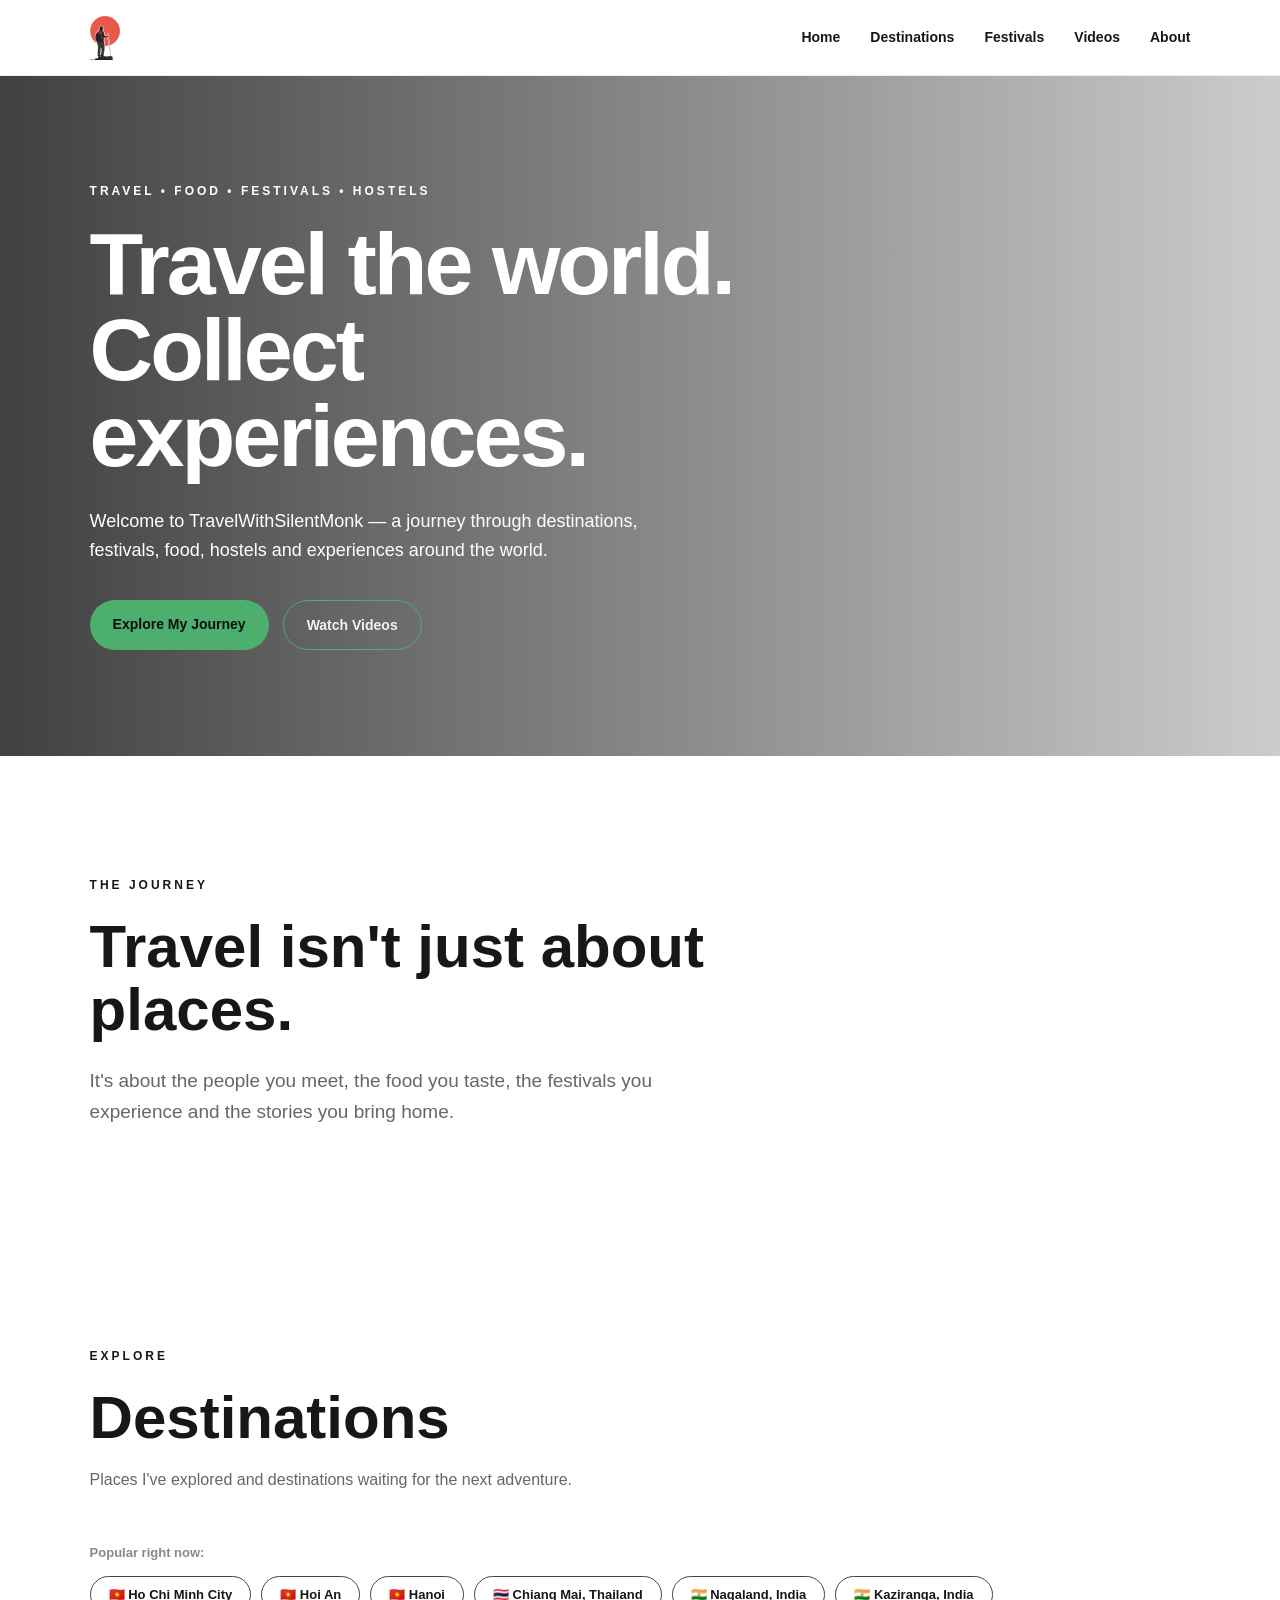
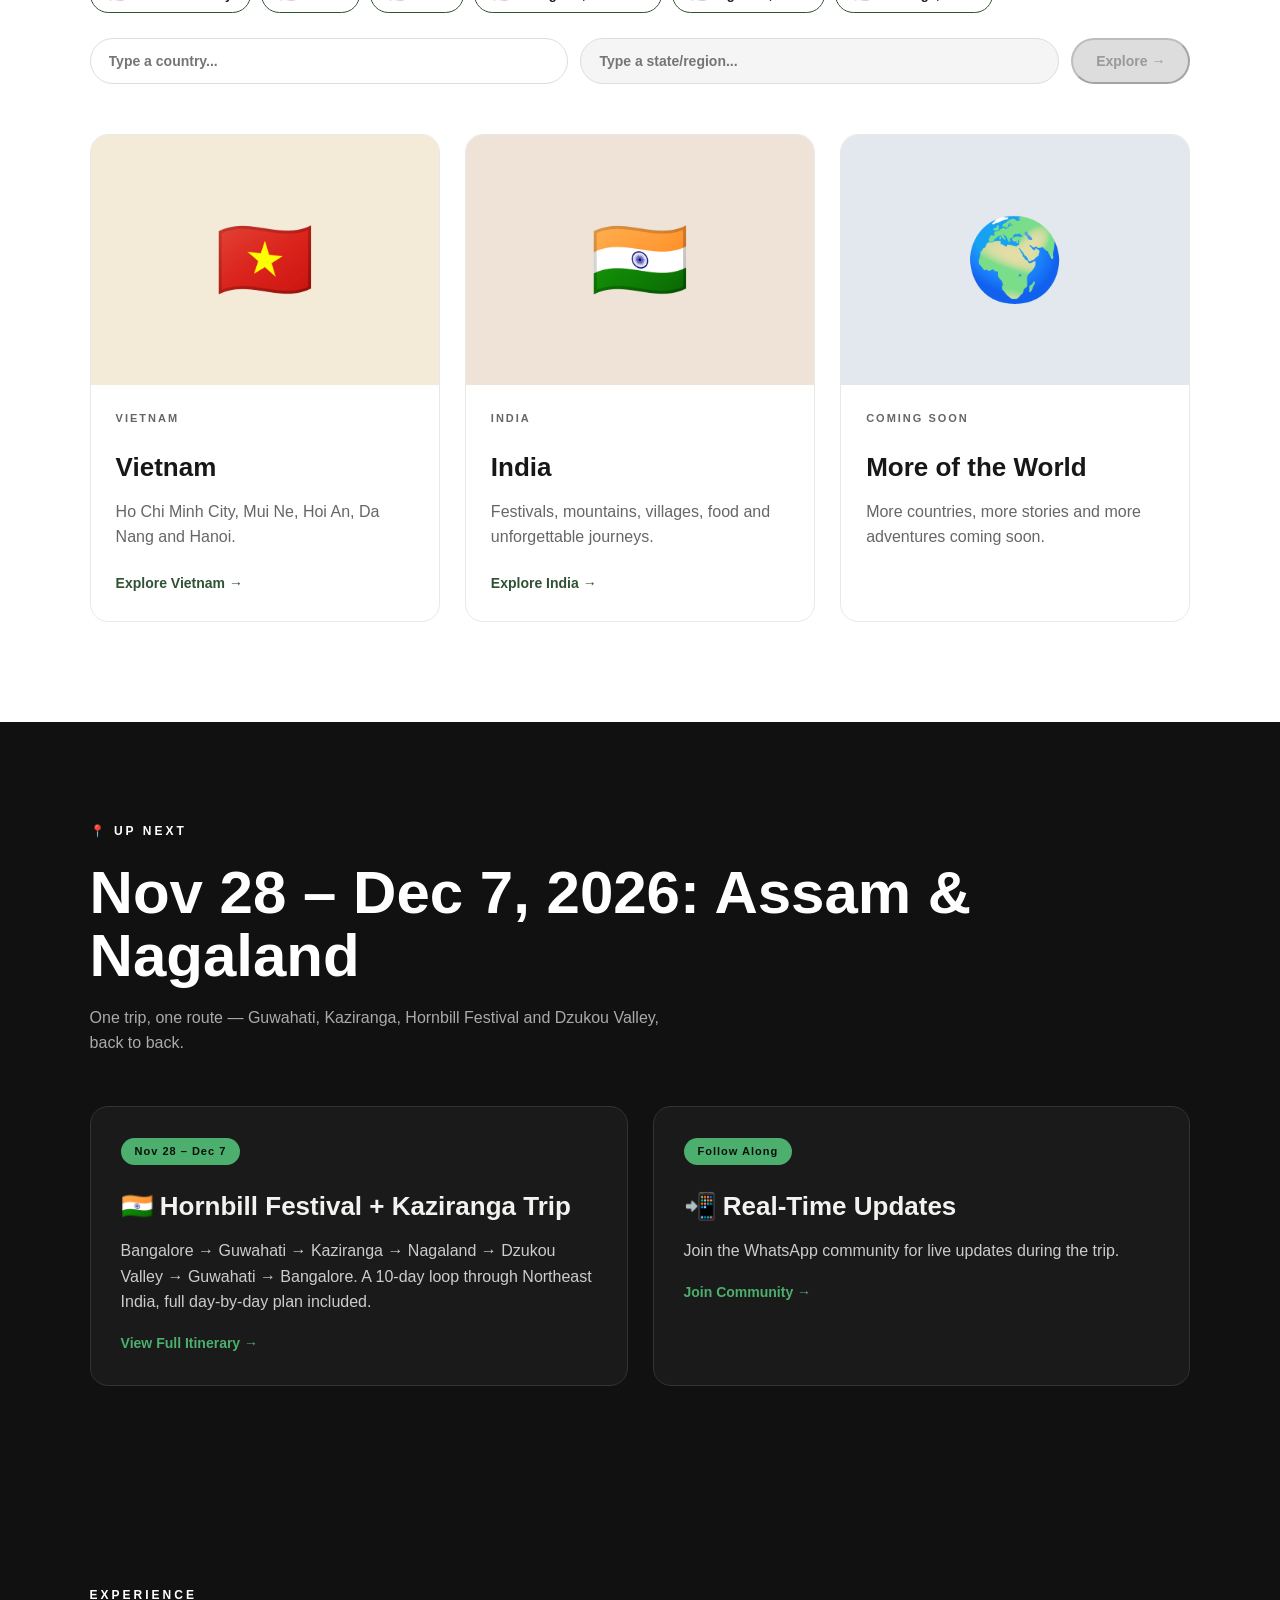
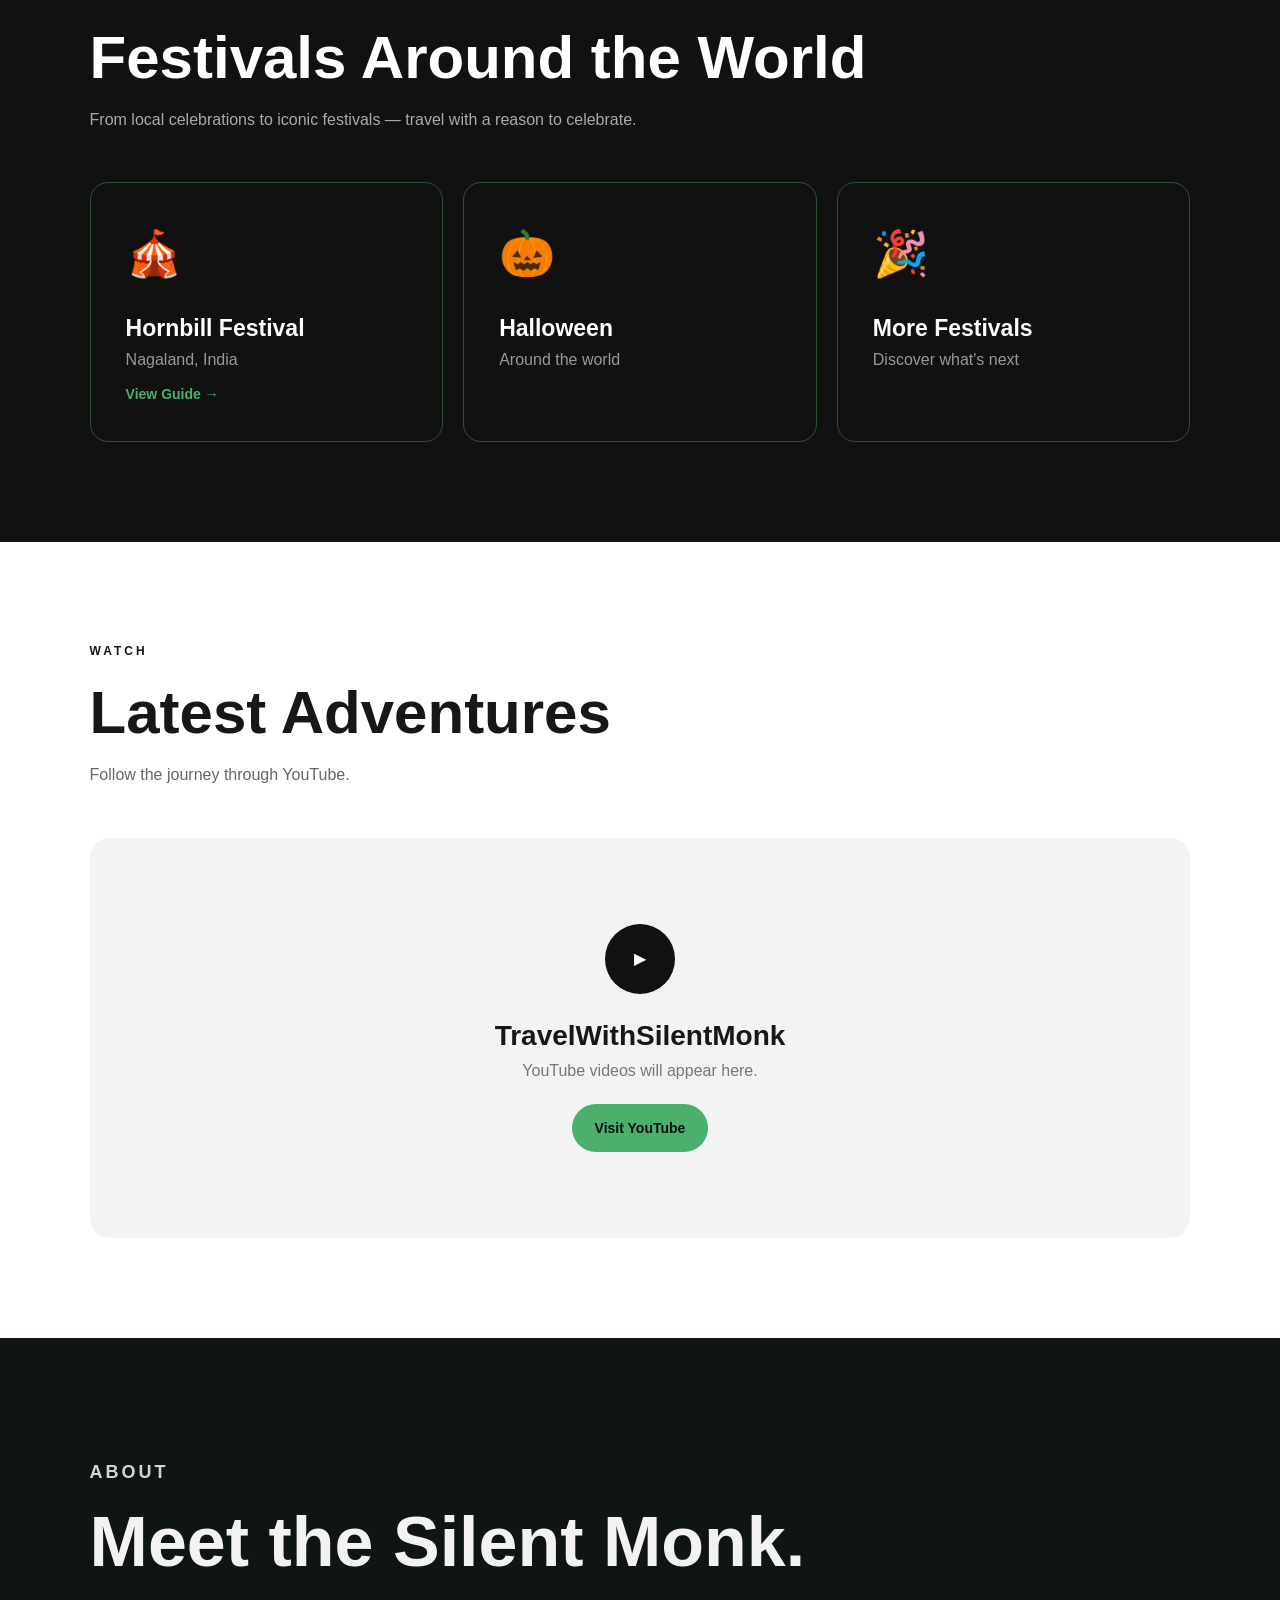
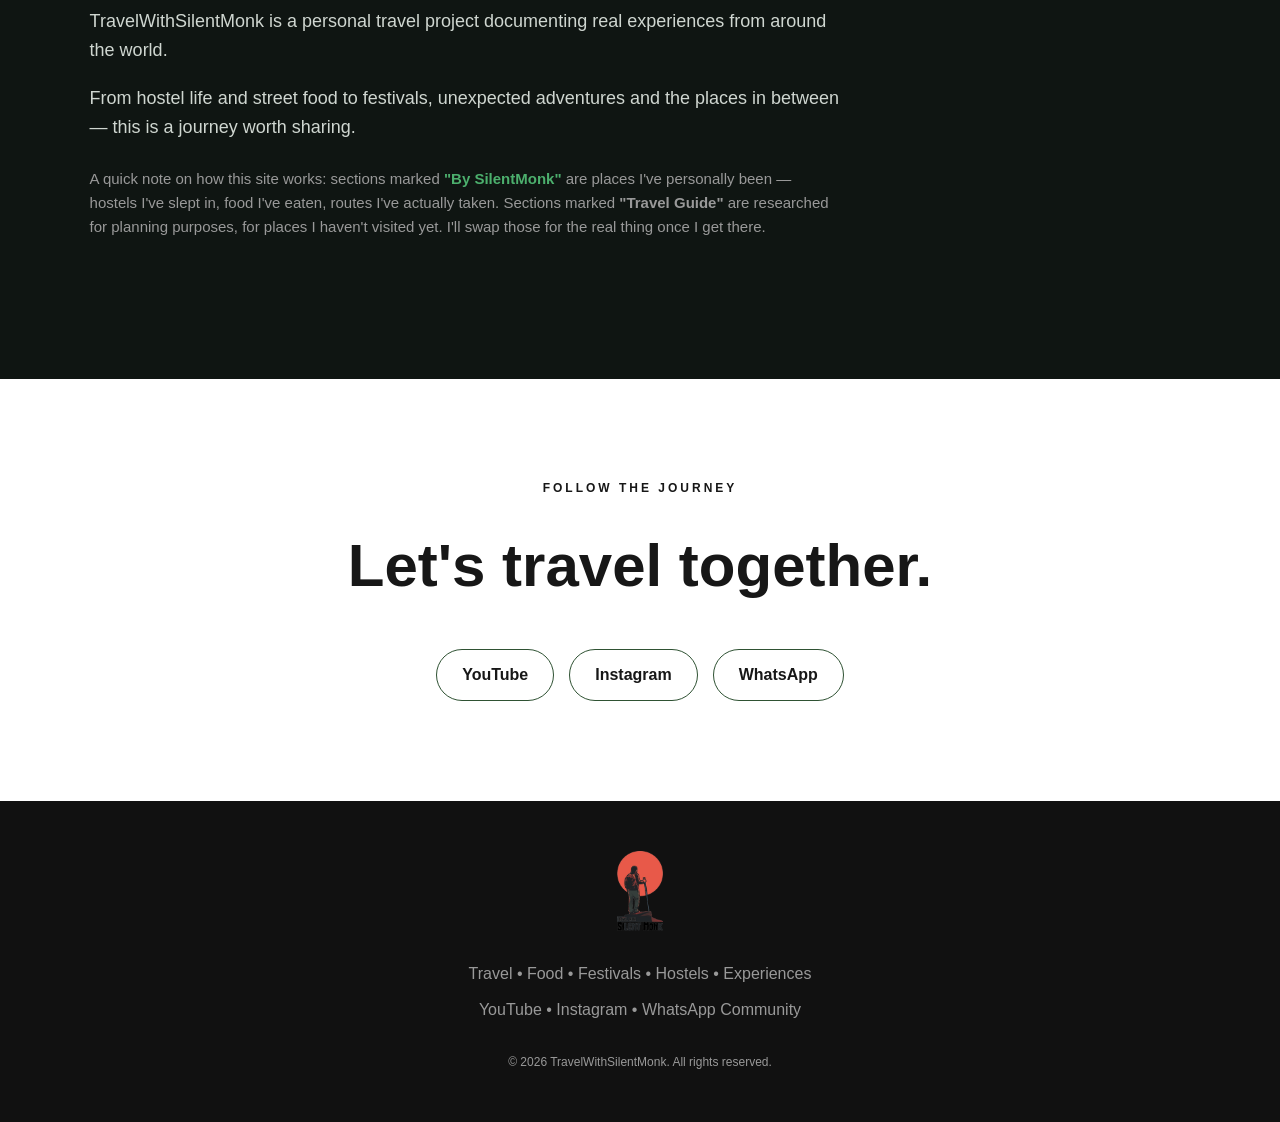
==== index.html @ 79bfa61d "Add YouTube, Instagram and WhatsApp community links across pages and footers Co-Authored-By: Claude " ====
<!DOCTYPE html>
<html lang="en">
<head>
    <meta charset="UTF-8">
    <meta name="viewport" content="width=device-width, initial-scale=1.0">

    <title>TravelWithSilentMonk | Travel • Food • Festivals • Experiences</title>

    <meta name="description"
          content="TravelWithSilentMonk — exploring destinations, festivals, food, hostels and unforgettable travel experiences.">

    <link rel="icon" type="image/png" href="favicon.png">
    <link rel="stylesheet" href="style.css">
</head>

<body>

    <!-- NAVIGATION -->

    <header class="navbar">

        <div class="logo">
            <a href="index.html">
                <img src="logo-navbar.png" alt="TravelWithSilentMonk" style="height: 44px; vertical-align: middle;">
            </a>
        </div>

        <nav>
            <a href="#home">Home</a>
            <a href="#destinations">Destinations</a>
            <a href="#festivals">Festivals</a>
            <a href="#videos">Videos</a>
            <a href="#about">About</a>
        </nav>

    </header>


    <!-- HERO SECTION -->

    <section id="home" class="hero">

        <div class="hero-content">

            <p class="eyebrow">
                TRAVEL • FOOD • FESTIVALS • HOSTELS
            </p>

            <h1>
                Travel the world.<br>
                Collect experiences.
            </h1>

            <p class="hero-text">
                Welcome to TravelWithSilentMonk — a journey through
                destinations, festivals, food, hostels and experiences
                around the world.
            </p>

            <div class="hero-buttons">

                <a href="#destinations" class="button primary">
                    Explore My Journey
                </a>

                <a href="#videos" class="button secondary">
                    Watch Videos
                </a>

            </div>

        </div>

    </section>


    <!-- INTRO -->

    <section class="intro">

        <p class="section-label">THE JOURNEY</p>

        <h2>
            Travel isn't just about places.
        </h2>

        <p>
            It's about the people you meet, the food you taste,
            the festivals you experience and the stories you bring home.
        </p>

    </section>


    <!-- DESTINATIONS -->

    <section id="destinations" class="section">

        <p class="section-label">EXPLORE</p>

        <h2>Destinations</h2>

        <p class="section-description">
            Places I've explored and destinations waiting for the next adventure.
        </p>

                                                                        <div class="destination-selector">
            <p class="quick-picks-label">Popular right now:</p>
            <div class="quick-picks">
                <button class="quick-pick-chip" data-country="Vietnam" data-state="Ho Chi Minh City">🇻🇳 Ho Chi Minh City</button>
                <button class="quick-pick-chip" data-country="Vietnam" data-state="Hoi An (Quang Nam)">🇻🇳 Hoi An</button>
                <button class="quick-pick-chip" data-country="Vietnam" data-state="Hanoi">🇻🇳 Hanoi</button>
                <button class="quick-pick-chip" data-country="Thailand" data-state="Chiang Mai">🇹🇭 Chiang Mai, Thailand</button>
                <button class="quick-pick-chip" data-country="India" data-state="Nagaland">🇮🇳 Nagaland, India</button>
                <button class="quick-pick-chip" data-country="India" data-state="Kaziranga">🇮🇳 Kaziranga, India</button>
            </div>

            <div class="selector-row">
                <div class="search-wrap">
                    <input type="text" id="countryInput" class="selector-dropdown" placeholder="Type a country..." autocomplete="off" list="countryList">
                    <datalist id="countryList"></datalist>
                </div>

                <div class="search-wrap">
                    <input type="text" id="stateInput" class="selector-dropdown" placeholder="Type a state/region..." autocomplete="off" list="stateListData" disabled>
                    <datalist id="stateListData"></datalist>
                </div>

                <button id="exploreBtn" class="button primary" disabled>Explore →</button>
            </div>
            <div class="itinerary-link-row" id="itineraryLinkRow" style="display:none;">
                <a href="#" id="itineraryLink" class="itinerary-suggestion-link">📅 Or see a suggested 5/7/10-day itinerary for <span id="itineraryCountryName"></span> →</a>
            </div>
            <div class="itinerary-link-row" id="countryGuideLinkRow" style="display:none;">
                <a href="#" id="countryGuideLink" class="itinerary-suggestion-link">🌏 See <span id="countryGuideName"></span>-wide festivals, food &amp; stays →</a>
            </div>
            <p class="selector-hint" id="selectorHint"></p>
        </div>

        <script src="countries-data.js"></script>
        <script>
            const stateData = {"Afghanistan": ["Badakhshan", "Badghis", "Baghlan", "Balkh", "Bamyan", "Daykundi", "Farah", "Faryab", "Ghazni", "Ghor", "Helmand", "Herat", "Jowzjan", "Kabul", "Kandahar", "Kapisa", "Khost", "Kunar", "Kunduz", "Laghman", "Logar", "Nangarhar", "Nimruz", "Nuristan", "Paktia", "Paktika", "Panjshir", "Parwan", "Samangan", "Sar-e Pol", "Takhar", "Urozgan", "Wardak", "Zabul"], "Albania": ["Berat", "Diber", "Durres", "Elbasan", "Fier", "Gjirokaster", "Korce", "Kukes", "Lezhe", "Shkoder", "Tirane", "Vlore"], "Algeria": ["Adrar", "Algiers", "Annaba", "Batna", "Bechar", "Bejaia", "Biskra", "Blida", "Bouira", "Constantine", "Djelfa", "El Oued", "Ghardaia", "Oran", "Ouargla", "Setif", "Tamanrasset", "Tiaret", "Tizi Ouzou", "Tlemcen"], "Argentina": ["Buenos Aires", "Catamarca", "Chaco", "Chubut", "Cordoba", "Corrientes", "Entre Rios", "Formosa", "Jujuy", "La Pampa", "La Rioja", "Mendoza", "Misiones", "Neuquen", "Rio Negro", "Salta", "San Juan", "San Luis", "Santa Cruz", "Santa Fe", "Santiago del Estero", "Tierra del Fuego", "Tucuman"], "Armenia": ["Aragatsotn", "Ararat", "Armavir", "Gegharkunik", "Kotayk", "Lori", "Shirak", "Syunik", "Tavush", "Vayots Dzor", "Yerevan"], "Australia": ["Australian Capital Territory", "New South Wales", "Northern Territory", "Queensland", "South Australia", "Tasmania", "Victoria", "Western Australia"], "Austria": ["Burgenland", "Carinthia", "Lower Austria", "Salzburg", "Styria", "Tyrol", "Upper Austria", "Vienna", "Vorarlberg"], "Azerbaijan": ["Absheron", "Aran", "Baku", "Daglig Shirvan", "Ganja", "Guba-Khachmaz", "Lankaran", "Nakhchivan", "Shaki-Zaqatala", "Yukhari-Garabakh"], "Bahrain": ["Capital", "Muharraq", "Northern", "Southern"], "Bangladesh": ["Barisal", "Chittagong", "Dhaka", "Khulna", "Mymensingh", "Rajshahi", "Rangpur", "Sylhet"], "Belarus": ["Brest", "Gomel", "Grodno", "Minsk", "Mogilev", "Vitebsk"], "Belgium": ["Antwerp", "Brussels-Capital", "East Flanders", "Flemish Brabant", "Hainaut", "Liege", "Limburg", "Luxembourg", "Namur", "Walloon Brabant", "West Flanders"], "Belize": ["Belize", "Cayo", "Corozal", "Orange Walk", "Stann Creek", "Toledo"], "Bhutan": ["Bumthang", "Chukha", "Dagana", "Gasa", "Haa", "Lhuentse", "Mongar", "Paro", "Pemagatshel", "Punakha", "Samdrup Jongkhar", "Samtse", "Sarpang", "Thimphu", "Trashigang", "Trashiyangtse", "Trongsa", "Tsirang", "Wangdue Phodrang", "Zhemgang"], "Bolivia": ["Beni", "Chuquisaca", "Cochabamba", "La Paz", "Oruro", "Pando", "Potosi", "Santa Cruz", "Tarija"], "Bosnia and Herzegovina": ["Brcko District", "Federation of Bosnia and Herzegovina", "Republika Srpska"], "Botswana": ["Central", "Ghanzi", "Kgalagadi", "Kgatleng", "Kweneng", "North East", "North West", "South East", "Southern"], "Brazil": ["Acre", "Alagoas", "Amapa", "Amazonas", "Bahia", "Ceara", "Distrito Federal", "Espirito Santo", "Goias", "Maranhao", "Mato Grosso", "Mato Grosso do Sul", "Minas Gerais", "Para", "Paraiba", "Parana", "Pernambuco", "Piaui", "Rio Grande do Norte", "Rio Grande do Sul", "Rio de Janeiro", "Rondonia", "Roraima", "Santa Catarina", "Sao Paulo", "Sergipe", "Tocantins"], "Brunei": ["Belait", "Brunei-Muara", "Temburong", "Tutong"], "Bulgaria": ["Blagoevgrad", "Burgas", "Dobrich", "Gabrovo", "Haskovo", "Kardzhali", "Kyustendil", "Lovech", "Montana", "Pazardzhik", "Pernik", "Pleven", "Plovdiv", "Razgrad", "Ruse", "Shumen", "Silistra", "Sliven", "Smolyan", "Sofia", "Sofia City", "Stara Zagora", "Targovishte", "Varna", "Veliko Tarnovo", "Vidin", "Vratsa", "Yambol"], "Cambodia": ["Banteay Meanchey", "Battambang", "Kampong Cham", "Kampong Chhnang", "Kampong Speu", "Kampong Thom", "Kampot", "Kandal", "Kep", "Koh Kong", "Kratie", "Mondulkiri", "Oddar Meanchey", "Pailin", "Phnom Penh", "Preah Vihear", "Prey Veng", "Pursat", "Ratanakiri", "Siem Reap", "Sihanoukville", "Stung Treng", "Svay Rieng", "Takeo", "Tboung Khmum"], "Cameroon": ["Adamawa", "Centre", "East", "Far North", "Littoral", "North", "Northwest", "South", "Southwest", "West"], "Canada": ["Alberta", "British Columbia", "Manitoba", "New Brunswick", "Newfoundland and Labrador", "Northwest Territories", "Nova Scotia", "Nunavut", "Ontario", "Prince Edward Island", "Quebec", "Saskatchewan", "Yukon"], "Chile": ["Antofagasta", "Araucania", "Arica y Parinacota", "Atacama", "Aysen", "Biobio", "Coquimbo", "Los Lagos", "Los Rios", "Magallanes", "Maule", "Metropolitana de Santiago", "Nuble", "O'Higgins", "Tarapaca", "Valparaiso"], "China": ["Anhui", "Beijing", "Chongqing", "Fujian", "Gansu", "Guangdong", "Guangxi", "Guizhou", "Hainan", "Hebei", "Heilongjiang", "Henan", "Hong Kong", "Hubei", "Hunan", "Inner Mongolia", "Jiangsu", "Jiangxi", "Jilin", "Liaoning", "Macau", "Ningxia", "Qinghai", "Shaanxi", "Shandong", "Shanghai", "Shanxi", "Sichuan", "Tianjin", "Tibet", "Xinjiang", "Yunnan", "Zhejiang"], "Colombia": ["Amazonas", "Antioquia", "Arauca", "Atlantico", "Bolivar", "Boyaca", "Caldas", "Caqueta", "Casanare", "Cauca", "Cesar", "Choco", "Cordoba", "Cundinamarca", "Guainia", "Guaviare", "Huila", "La Guajira", "Magdalena", "Meta", "Narino", "Norte de Santander", "Putumayo", "Quindio", "Risaralda", "San Andres y Providencia", "Santander", "Sucre", "Tolima", "Valle del Cauca", "Vaupes", "Vichada"], "Costa Rica": ["Alajuela", "Cartago", "Guanacaste", "Heredia", "Limon", "Puntarenas", "San Jose"], "Croatia": ["Dubrovnik-Neretva", "Istria", "Karlovac", "Medimurje", "Osijek-Baranja", "Primorje-Gorski Kotar", "Sibenik-Knin", "Split-Dalmatia", "Varazdin", "Zadar", "Zagreb"], "Cuba": ["Artemisa", "Camaguey", "Ciego de Avila", "Cienfuegos", "Granma", "Guantanamo", "Havana", "Holguin", "Isla de la Juventud", "Las Tunas", "Matanzas", "Mayabeque", "Pinar del Rio", "Sancti Spiritus", "Santiago de Cuba", "Villa Clara"], "Cyprus": ["Famagusta", "Kyrenia", "Larnaca", "Limassol", "Nicosia", "Paphos"], "Czech Republic": ["Central Bohemian", "Hradec Kralove", "Karlovy Vary", "Liberec", "Moravian-Silesian", "Olomouc", "Pardubice", "Plzen", "Prague", "South Bohemian", "South Moravian", "Usti nad Labem", "Vysocina", "Zlin"], "Denmark": ["Capital Region", "Central Denmark", "North Denmark", "Region Zealand", "Region of Southern Denmark"], "Dominican Republic": ["Barahona", "Duarte", "Espaillat", "La Altagracia", "La Vega", "Puerto Plata", "San Cristobal", "San Pedro de Macoris", "Santiago", "Santo Domingo"], "Ecuador": ["Azuay", "Bolivar", "Canar", "Carchi", "Chimborazo", "Cotopaxi", "El Oro", "Esmeraldas", "Galapagos", "Guayas", "Imbabura", "Loja", "Los Rios", "Manabi", "Morona-Santiago", "Napo", "Orellana", "Pastaza", "Pichincha", "Santa Elena", "Santo Domingo de los Tsachilas", "Sucumbios", "Tungurahua", "Zamora-Chinchipe"], "Egypt": ["Alexandria", "Assiut", "Aswan", "Beheira", "Beni Suef", "Cairo", "Dakahlia", "Fayoum", "Giza", "Ismailia", "Luxor", "Minya", "North Sinai", "Port Said", "Qena", "Red Sea", "Sharqia", "Sohag", "South Sinai", "Suez"], "El Salvador": ["Ahuachapan", "Cabanas", "Chalatenango", "Cuscatlan", "La Libertad", "La Paz", "La Union", "Morazan", "San Miguel", "San Salvador", "San Vicente", "Santa Ana", "Sonsonate", "Usulutan"], "Estonia": ["Harju", "Hiiu", "Ida-Viru", "Jarva", "Laane", "Laane-Viru", "Parnu", "Polva", "Rapla", "Saare", "Tartu", "Valga", "Viljandi", "Voru"], "Ethiopia": ["Addis Ababa", "Afar", "Amhara", "Benishangul-Gumuz", "Dire Dawa", "Gambela", "Harari", "Oromia", "Sidama", "Somali", "South West Ethiopia Peoples", "Southern Nations Nationalities and Peoples", "Tigray"], "Fiji": ["Central", "Eastern", "Northern", "Western"], "Finland": ["Aland", "Central Finland", "Central Ostrobothnia", "Kainuu", "Kanta-Hame", "Kymenlaakso", "Lapland", "North Karelia", "North Ostrobothnia", "North Savo", "Ostrobothnia", "Paijat-Hame", "Pirkanmaa", "Satakunta", "South Karelia", "South Ostrobothnia", "South Savo", "Southwest Finland", "Uusimaa"], "France": ["Auvergne-Rhone-Alpes", "Bourgogne-Franche-Comte", "Brittany", "Centre-Val de Loire", "Corsica", "Grand Est", "Hauts-de-France", "Ile-de-France", "Normandy", "Nouvelle-Aquitaine", "Occitanie", "Pays de la Loire", "Provence-Alpes-Cote d'Azur"], "Georgia": ["Abkhazia", "Adjara", "Guria", "Imereti", "Kakheti", "Kvemo Kartli", "Mtskheta-Mtianeti", "Racha-Lechkhumi", "Samegrelo-Zemo Svaneti", "Samtskhe-Javakheti", "Shida Kartli", "Tbilisi"], "Germany": ["Baden-Wurttemberg", "Bavaria", "Berlin", "Brandenburg", "Bremen", "Hamburg", "Hesse", "Lower Saxony", "Mecklenburg-Vorpommern", "North Rhine-Westphalia", "Rhineland-Palatinate", "Saarland", "Saxony", "Saxony-Anhalt", "Schleswig-Holstein", "Thuringia"], "Ghana": ["Ahafo", "Ashanti", "Bono", "Bono East", "Central", "Eastern", "Greater Accra", "North East", "Northern", "Oti", "Savannah", "Upper East", "Upper West", "Volta", "Western", "Western North"], "Greece": ["Attica", "Central Greece", "Central Macedonia", "Crete", "Eastern Macedonia and Thrace", "Epirus", "Ionian Islands", "North Aegean", "Peloponnese", "South Aegean", "Thessaly", "Western Greece", "Western Macedonia"], "Guatemala": ["Alta Verapaz", "Baja Verapaz", "Chimaltenango", "Chiquimula", "El Progreso", "Escuintla", "Guatemala", "Huehuetenango", "Izabal", "Jalapa", "Jutiapa", "Peten", "Quetzaltenango", "Quiche", "Retalhuleu", "Sacatepequez", "San Marcos", "Santa Rosa", "Solola", "Suchitepequez", "Totonicapan", "Zacapa"], "Honduras": ["Atlantida", "Choluteca", "Colon", "Comayagua", "Copan", "Cortes", "El Paraiso", "Francisco Morazan", "Gracias a Dios", "Intibuca", "Islas de la Bahia", "La Paz", "Lempira", "Ocotepeque", "Olancho", "Santa Barbara", "Valle", "Yoro"], "Hong Kong": ["Hong Kong Island", "Kowloon", "New Territories"], "Hungary": ["Bacs-Kiskun", "Baranya", "Bekes", "Borsod-Abauj-Zemplen", "Budapest", "Csongrad-Csanad", "Fejer", "Gyor-Moson-Sopron", "Hajdu-Bihar", "Heves", "Jasz-Nagykun-Szolnok", "Komarom-Esztergom", "Nograd", "Pest", "Somogy", "Szabolcs-Szatmar-Bereg", "Tolna", "Vas", "Veszprem", "Zala"], "Iceland": ["Capital Region", "Eastern Region", "Northeastern Region", "Northwestern Region", "Southern Peninsula", "Southern Region", "Western Region", "Westfjords"], "India": ["Andaman and Nicobar Islands", "Andhra Pradesh", "Arunachal Pradesh", "Assam", "Bihar", "Chandigarh", "Chhattisgarh", "Dadra and Nagar Haveli and Daman and Diu", "Delhi", "Goa", "Gujarat", "Haryana", "Himachal Pradesh", "Jammu and Kashmir", "Jharkhand", "Karnataka", "Kerala", "Ladakh", "Lakshadweep", "Madhya Pradesh", "Maharashtra", "Manipur", "Meghalaya", "Mizoram", "Nagaland", "Odisha", "Puducherry", "Punjab", "Rajasthan", "Sikkim", "Tamil Nadu", "Telangana", "Tripura", "Uttar Pradesh", "Uttarakhand", "West Bengal"], "Indonesia": ["Aceh", "Bali", "Banten", "Bengkulu", "Central Java", "Central Kalimantan", "Central Sulawesi", "East Java", "East Kalimantan", "East Nusa Tenggara", "Gorontalo", "Jakarta", "Jambi", "Lampung", "Maluku", "North Kalimantan", "North Maluku", "North Sulawesi", "North Sumatra", "Papua", "Riau", "Riau Islands", "South Kalimantan", "South Sulawesi", "South Sumatra", "Southeast Sulawesi", "West Java", "West Kalimantan", "West Nusa Tenggara", "West Papua", "West Sulawesi", "West Sumatra", "Yogyakarta"], "Iran": ["Alborz", "Ardabil", "Bushehr", "Chaharmahal and Bakhtiari", "East Azerbaijan", "Fars", "Gilan", "Golestan", "Hamadan", "Hormozgan", "Ilam", "Isfahan", "Kerman", "Kermanshah", "Khuzestan", "Kohgiluyeh and Boyer-Ahmad", "Kurdistan", "Lorestan", "Markazi", "Mazandaran", "North Khorasan", "Qazvin", "Qom", "Razavi Khorasan", "Semnan", "Sistan and Baluchestan", "South Khorasan", "Tehran", "West Azerbaijan", "Yazd", "Zanjan"], "Iraq": ["Anbar", "Babil", "Baghdad", "Basra", "Dhi Qar", "Diyala", "Dohuk", "Erbil", "Karbala", "Kirkuk", "Maysan", "Muthanna", "Najaf", "Nineveh", "Qadisiyyah", "Saladin", "Sulaymaniyah", "Wasit"], "Ireland": ["Connacht", "Leinster", "Munster", "Ulster (Republic part: Cavan, Donegal, Monaghan)"], "Israel": ["Central", "Haifa", "Jerusalem", "Northern", "Southern", "Tel Aviv"], "Italy": ["Abruzzo", "Aosta Valley", "Apulia", "Basilicata", "Calabria", "Campania", "Emilia-Romagna", "Friuli-Venezia Giulia", "Lazio", "Liguria", "Lombardy", "Marche", "Molise", "Piedmont", "Sardinia", "Sicily", "Trentino-Alto Adige", "Tuscany", "Umbria", "Veneto"], "Jamaica": ["Clarendon", "Hanover", "Kingston", "Manchester", "Portland", "St. Andrew", "St. Ann", "St. Catherine", "St. Elizabeth", "St. James", "St. Mary", "St. Thomas", "Trelawny", "Westmoreland"], "Japan": ["Aichi", "Akita", "Aomori", "Chiba", "Ehime", "Fukui", "Fukuoka", "Fukushima", "Gifu", "Gunma", "Hiroshima", "Hokkaido", "Hyogo", "Ibaraki", "Ishikawa", "Iwate", "Kagawa", "Kagoshima", "Kanagawa", "Kochi", "Kumamoto", "Kyoto", "Mie", "Miyagi", "Miyazaki", "Nagano", "Nagasaki", "Nara", "Niigata", "Oita", "Okayama", "Okinawa", "Osaka", "Saga", "Saitama", "Shiga", "Shimane", "Shizuoka", "Tochigi", "Tokushima", "Tokyo", "Tottori", "Toyama", "Wakayama", "Yamagata", "Yamaguchi", "Yamanashi"], "Jordan": ["Ajloun", "Amman", "Aqaba", "Balqa", "Irbid", "Jerash", "Karak", "Ma'an", "Madaba", "Mafraq", "Tafilah", "Zarqa"], "Kazakhstan": ["Akmola", "Aktobe", "Almaty", "Almaty City", "Astana City", "Atyrau", "East Kazakhstan", "Jambyl", "Karagandy", "Kostanay", "Kyzylorda", "Mangystau", "North Kazakhstan", "Pavlodar", "Shymkent City", "Turkestan", "West Kazakhstan"], "Kenya": ["Bungoma", "Garissa", "Kajiado", "Kakamega", "Kiambu", "Kilifi", "Kisumu", "Machakos", "Meru", "Mombasa", "Nairobi", "Nakuru", "Nyeri", "Turkana", "Uasin Gishu"], "Kuwait": ["Ahmadi", "Al Asimah", "Farwaniya", "Hawalli", "Jahra", "Mubarak Al-Kabeer"], "Kyrgyzstan": ["Batken", "Bishkek City", "Chuy", "Issyk-Kul", "Jalal-Abad", "Naryn", "Osh", "Osh City", "Talas"], "Laos": ["Attapeu", "Bokeo", "Bolikhamxai", "Champasak", "Houaphanh", "Khammouane", "Luang Namtha", "Luang Prabang", "Oudomxay", "Phongsaly", "Sainyabuli", "Salavan", "Savannakhet", "Sekong", "Vientiane Prefecture", "Vientiane Province", "Xaisomboun", "Xiangkhouang"], "Latvia": ["Daugavpils", "Jelgava", "Jurmala", "Kurzeme", "Latgale", "Liepaja", "Riga", "Ventspils", "Vidzeme", "Zemgale"], "Lebanon": ["Akkar", "Baalbek-Hermel", "Beirut", "Beqaa", "Mount Lebanon", "Nabatieh", "North Lebanon", "South Lebanon"], "Lithuania": ["Alytus", "Kaunas", "Klaipeda", "Marijampole", "Panevezys", "Siauliai", "Taurage", "Telsiai", "Utena", "Vilnius"], "Luxembourg": ["Diekirch District", "Grevenmacher District", "Luxembourg District"], "Malaysia": ["Johor", "Kedah", "Kelantan", "Kuala Lumpur", "Labuan", "Malacca", "Negeri Sembilan", "Pahang", "Penang", "Perak", "Perlis", "Putrajaya", "Sabah", "Sarawak", "Selangor", "Terengganu"], "Maldives": ["Addu City", "Central Province", "Fuvahmulah", "Kulhudhuffushi", "Male", "North Central Province", "North Province", "South Central Province", "South Province", "Upper North Province", "Upper South Province"], "Malta": ["Gozo Region", "Northern Harbour Region", "Northern Region", "South Eastern Region", "Southern Harbour Region", "Western Region"], "Mexico": ["Aguascalientes", "Baja California", "Baja California Sur", "Campeche", "Chiapas", "Chihuahua", "Coahuila", "Colima", "Durango", "Guanajuato", "Guerrero", "Hidalgo", "Jalisco", "Mexico City", "Mexico State", "Michoacan", "Morelos", "Nayarit", "Nuevo Leon", "Oaxaca", "Puebla", "Queretaro", "Quintana Roo", "San Luis Potosi", "Sinaloa", "Sonora", "Tabasco", "Tamaulipas", "Tlaxcala", "Veracruz", "Yucatan", "Zacatecas"], "Mongolia": ["Arkhangai", "Bayan-Olgii", "Bayankhongor", "Bulgan", "Darkhan-Uul", "Dornod", "Dornogovi", "Dundgovi", "Govi-Altai", "Govisumber", "Khentii", "Khovd", "Khuvsgul", "Omnogovi", "Orkhon", "Ovorkhangai", "Selenge", "Sukhbaatar", "Tov", "Ulaanbaatar", "Uvs", "Zavkhan"], "Montenegro": ["Bar", "Bijelo Polje", "Budva", "Cetinje", "Herceg Novi", "Kotor", "Niksic", "Pljevlja", "Podgorica"], "Morocco": ["Beni Mellal-Khenifra", "Casablanca-Settat", "Dakhla-Oued Ed-Dahab", "Draa-Tafilalet", "Eastern", "Fes-Meknes", "Guelmim-Oued Noun", "Laayoune-Sakia El Hamra", "Marrakesh-Safi", "Oriental", "Rabat-Sale-Kenitra", "Souss-Massa", "Tanger-Tetouan-Al Hoceima"], "Myanmar": ["Ayeyarwady", "Bago", "Chin", "Kachin", "Kayah", "Kayin", "Magway", "Mandalay", "Mon", "Naypyidaw", "Rakhine", "Sagaing", "Shan", "Tanintharyi", "Yangon"], "Nepal": ["Bagmati", "Gandaki", "Karnali", "Koshi", "Lumbini", "Madhesh", "Sudurpashchim"], "Netherlands": ["Drenthe", "Flevoland", "Friesland", "Gelderland", "Groningen", "Limburg", "North Brabant", "North Holland", "Overijssel", "South Holland", "Utrecht", "Zeeland"], "New Zealand": ["Auckland", "Bay of Plenty", "Canterbury", "Gisborne", "Hawke's Bay", "Manawatu-Whanganui", "Marlborough", "Nelson", "Northland", "Otago", "Southland", "Taranaki", "Tasman", "Waikato", "Wellington", "West Coast"], "Nicaragua": ["Boaco", "Carazo", "Chinandega", "Chontales", "Esteli", "Granada", "Jinotega", "Leon", "Madriz", "Managua", "Masaya", "Matagalpa", "Nueva Segovia", "Rio San Juan", "Rivas"], "Nigeria": ["Abia", "Adamawa", "Akwa Ibom", "Anambra", "Bauchi", "Bayelsa", "Benue", "Borno", "Cross River", "Delta", "Ebonyi", "Edo", "Ekiti", "Enugu", "FCT Abuja", "Gombe", "Imo", "Jigawa", "Kaduna", "Kano", "Katsina", "Kebbi", "Kogi", "Kwara", "Lagos", "Nasarawa", "Niger", "Ogun", "Ondo", "Osun", "Oyo", "Plateau", "Rivers", "Sokoto", "Taraba", "Yobe", "Zamfara"], "North Macedonia": ["East", "Kumanovo", "Northeast", "Pelagonia", "Polog", "Skopje", "Southeast", "Southwest", "Vardar"], "Norway": ["Agder", "Innlandet", "More og Romsdal", "Nordland", "Oslo", "Rogaland", "Troms og Finnmark", "Trondelag", "Vestfold og Telemark", "Vestland", "Viken"], "Oman": ["Ad Dakhiliyah", "Ad Dhahirah", "Al Batinah North", "Al Batinah South", "Al Buraimi", "Al Wusta", "Ash Sharqiyah North", "Ash Sharqiyah South", "Dhofar", "Musandam", "Muscat"], "Pakistan": ["Azad Kashmir", "Balochistan", "Gilgit-Baltistan", "Islamabad Capital Territory", "Khyber Pakhtunkhwa", "Punjab", "Sindh"], "Panama": ["Bocas del Toro", "Chiriqui", "Cocle", "Colon", "Darien", "Embera-Wounaan", "Guna Yala", "Herrera", "Los Santos", "Ngobe-Bugle", "Panama", "Panama Oeste", "Veraguas"], "Papua New Guinea": ["Bougainville", "Central", "Chimbu", "East New Britain", "East Sepik", "Eastern Highlands", "Enga", "Gulf", "Madang", "Manus", "Milne Bay", "Morobe", "National Capital District", "New Ireland", "Oro", "Sandaun", "Southern Highlands", "West New Britain", "Western", "Western Highlands"], "Paraguay": ["Alto Paraguay", "Alto Parana", "Amambay", "Asuncion", "Boqueron", "Caaguazu", "Caazapa", "Canindeyu", "Central", "Concepcion", "Cordillera", "Guaira", "Itapua", "Misiones", "Neembucu", "Paraguari", "Presidente Hayes", "San Pedro"], "Peru": ["Amazonas", "Ancash", "Apurimac", "Arequipa", "Ayacucho", "Cajamarca", "Callao", "Cusco", "Huancavelica", "Huanuco", "Ica", "Junin", "La Libertad", "Lambayeque", "Lima", "Loreto", "Madre de Dios", "Moquegua", "Pasco", "Piura", "Puno", "San Martin", "Tacna", "Tumbes", "Ucayali"], "Philippines": ["Bangsamoro", "Bicol Region", "Cagayan Valley", "Calabarzon", "Caraga", "Central Luzon", "Central Visayas", "Cordillera Administrative Region", "Davao Region", "Eastern Visayas", "Ilocos Region", "Mimaropa", "National Capital Region", "Northern Mindanao", "Soccsksargen", "Western Visayas", "Zamboanga Peninsula"], "Poland": ["Greater Poland", "Kuyavian-Pomeranian", "Lesser Poland", "Lodz", "Lower Silesian", "Lublin", "Lubusz", "Masovian", "Opole", "Podlaskie", "Pomeranian", "Silesian", "Subcarpathian", "Swietokrzyskie", "Warmian-Masurian", "West Pomeranian"], "Portugal": ["Aveiro", "Azores", "Beja", "Braga", "Braganca", "Castelo Branco", "Coimbra", "Evora", "Faro", "Guarda", "Leiria", "Lisbon", "Madeira", "Portalegre", "Porto", "Santarem", "Setubal", "Viana do Castelo", "Vila Real", "Viseu"], "Qatar": ["Ad Dawhah", "Al Khor", "Al Rayyan", "Al Shahaniya", "Al Shamal", "Al Wakrah", "Umm Salal"], "Romania": ["Alba", "Arad", "Arges", "Bacau", "Bihor", "Bistrita-Nasaud", "Botosani", "Braila", "Brasov", "Bucharest", "Buzau", "Calarasi", "Caras-Severin", "Cluj", "Constanta", "Covasna", "Dambovita", "Dolj", "Galati", "Giurgiu", "Gorj", "Harghita", "Hunedoara", "Ialomita", "Iasi", "Ilfov", "Maramures", "Mehedinti", "Mures", "Neamt", "Olt", "Prahova", "Salaj", "Satu Mare", "Sibiu", "Suceava", "Teleorman", "Timis", "Tulcea", "Valcea", "Vaslui", "Vrancea"], "Russia": ["Bashkortostan", "Chelyabinsk Oblast", "Irkutsk Oblast", "Kemerovo Oblast", "Krasnodar Krai", "Krasnoyarsk Krai", "Moscow", "Nizhny Novgorod Oblast", "Novosibirsk Oblast", "Perm Krai", "Primorsky Krai", "Rostov Oblast", "Saint Petersburg", "Sakha Republic (Yakutia)", "Samara Oblast", "Saratov Oblast", "Sverdlovsk Oblast", "Tatarstan", "Volgograd Oblast", "Voronezh Oblast"], "Rwanda": ["Eastern Province", "Kigali", "Northern Province", "Southern Province", "Western Province"], "Saudi Arabia": ["Al Bahah", "Al Jouf", "Asir", "Eastern Province", "Hail", "Jazan", "Madinah", "Makkah", "Najran", "Northern Borders", "Qassim", "Riyadh", "Tabuk"], "Serbia": ["Belgrade", "Kosovo and Metohija", "Southern and Eastern Serbia", "Sumadija and Western Serbia", "Vojvodina"], "Singapore": ["Central Region", "East Region", "North Region", "North-East Region", "West Region"], "Slovakia": ["Banska Bystrica", "Bratislava", "Kosice", "Nitra", "Presov", "Trencin", "Trnava", "Zilina"], "Slovenia": ["Dolenjska", "Gorenjska", "Goriska", "Koroska", "Notranjsko-kraska", "Obalno-kraska", "Osrednjeslovenska", "Podravska", "Pomurska", "Savinjska", "Spodnjeposavska", "Zasavska"], "South Africa": ["Eastern Cape", "Free State", "Gauteng", "KwaZulu-Natal", "Limpopo", "Mpumalanga", "North West", "Northern Cape", "Western Cape"], "South Korea": ["Busan", "Daegu", "Daejeon", "Gangwon", "Gwangju", "Gyeonggi", "Incheon", "Jeju", "North Chungcheong", "North Gyeongsang", "North Jeolla", "Sejong", "Seoul", "South Chungcheong", "South Gyeongsang", "South Jeolla", "Ulsan"], "Spain": ["Andalusia", "Aragon", "Asturias", "Balearic Islands", "Basque Country", "Canary Islands", "Cantabria", "Castile and Leon", "Castilla-La Mancha", "Catalonia", "Extremadura", "Galicia", "La Rioja", "Madrid", "Murcia", "Navarre", "Valencia"], "Sri Lanka": ["Central", "Eastern", "North Central", "North Western", "Northern", "Sabaragamuwa", "Southern", "Uva", "Western"], "Sweden": ["Blekinge", "Dalarna", "Gavleborg", "Gotland", "Halland", "Jamtland", "Jonkoping", "Kalmar", "Kronoberg", "Norrbotten", "Orebro", "Ostergotland", "Skane", "Sodermanland", "Stockholm", "Uppsala", "Varmland", "Vasterbotten", "Vasternorrland", "Vastmanland", "Vastra Gotaland"], "Switzerland": ["Aargau", "Appenzell Ausserrhoden", "Appenzell Innerrhoden", "Basel-Landschaft", "Basel-Stadt", "Bern", "Fribourg", "Geneva", "Glarus", "Graubunden", "Jura", "Lucerne", "Neuchatel", "Nidwalden", "Obwalden", "Schaffhausen", "Schwyz", "Solothurn", "St. Gallen", "Thurgau", "Ticino", "Uri", "Valais", "Vaud", "Zug", "Zurich"], "Taiwan": ["Changhua", "Chiayi", "Hsinchu", "Hualien", "Kaohsiung", "Keelung", "Kinmen", "Lienchiang", "Nantou", "New Taipei", "Penghu", "Pingtung", "Taichung", "Tainan", "Taipei", "Taitung", "Taoyuan", "Yilan", "Yunlin"], "Tajikistan": ["Districts of Republican Subordination", "Dushanbe", "Gorno-Badakhshan", "Khatlon", "Sughd"], "Tanzania": ["Arusha", "Dar es Salaam", "Dodoma", "Geita", "Iringa", "Kagera", "Katavi", "Kigoma", "Kilimanjaro", "Lindi", "Manyara", "Mara", "Mbeya", "Morogoro", "Mtwara", "Mwanza", "Njombe", "Pemba North", "Pemba South", "Pwani", "Rukwa", "Ruvuma", "Shinyanga", "Simiyu", "Singida", "Songwe", "Tabora", "Tanga", "Unguja North", "Unguja South", "Zanzibar Urban/West"], "Thailand": ["Amnat Charoen", "Ang Thong", "Ayutthaya", "Bangkok", "Bueng Kan", "Buriram", "Chachoengsao", "Chainat", "Chaiyaphum", "Chanthaburi", "Chiang Mai", "Chiang Rai", "Chonburi", "Chumphon", "Kalasin", "Kamphaeng Phet", "Kanchanaburi", "Khon Kaen", "Krabi", "Lampang", "Lamphun", "Loei", "Lopburi", "Mae Hong Son", "Maha Sarakham", "Mukdahan", "Nakhon Nayok", "Nakhon Pathom", "Nakhon Phanom", "Nakhon Ratchasima", "Nakhon Sawan", "Nakhon Si Thammarat", "Nan", "Narathiwat", "Nong Bua Lamphu", "Nong Khai", "Nonthaburi", "Pathum Thani", "Pattani", "Phang Nga", "Phatthalung", "Phayao", "Phetchabun", "Phetchaburi", "Phichit", "Phitsanulok", "Phrae", "Phuket", "Prachinburi", "Prachuap Khiri Khan", "Ranong", "Ratchaburi", "Rayong", "Roi Et", "Sa Kaeo", "Sakon Nakhon", "Samut Prakan", "Samut Sakhon", "Samut Songkhram", "Saraburi", "Satun", "Sisaket", "Songkhla", "Sukhothai", "Surat Thani", "Surin", "Tak", "Trang", "Trat", "Ubon Ratchathani", "Udon Thani", "Uthai Thani", "Uttaradit", "Yala", "Yasothon"], "Tunisia": ["Ariana", "Beja", "Ben Arous", "Bizerte", "Gabes", "Gafsa", "Jendouba", "Kairouan", "Kasserine", "Kebili", "Kef", "Mahdia", "Manouba", "Medenine", "Monastir", "Nabeul", "Sfax", "Sidi Bouzid", "Siliana", "Sousse", "Tataouine", "Tozeur", "Tunis", "Zaghouan"], "Turkey": ["Adana", "Ankara", "Antalya", "Bursa", "Denizli", "Diyarbakir", "Erzurum", "Eskisehir", "Gaziantep", "Istanbul", "Izmir", "Kayseri", "Konya", "Mersin", "Mugla", "Nevsehir (Cappadocia)", "Samsun", "Sanliurfa", "Trabzon", "Van"], "Turkmenistan": ["Ahal", "Ashgabat", "Balkan", "Dashoguz", "Lebap", "Mary"], "Uganda": ["Central", "Eastern", "Northern", "Western"], "Ukraine": ["Cherkasy", "Chernihiv", "Chernivtsi", "Dnipropetrovsk", "Donetsk", "Ivano-Frankivsk", "Kharkiv", "Kherson", "Khmelnytskyi", "Kryvyi Rih", "Kyiv", "Luhansk", "Lutsk", "Lviv", "Mariupol", "Mykolaiv", "Odesa", "Poltava", "Rivne", "Simferopol", "Sumy", "Ternopil", "Uzhhorod", "Vinnytsia", "Zaporizhzhia", "Zhytomyr"], "United Arab Emirates": ["Abu Dhabi", "Ajman", "Dubai", "Fujairah", "Ras Al Khaimah", "Sharjah", "Umm Al Quwain"], "United Kingdom": ["England", "Northern Ireland", "Scotland", "Wales"], "United States": ["Alabama", "Alaska", "Arizona", "Arkansas", "California", "Colorado", "Connecticut", "Delaware", "District of Columbia", "Florida", "Georgia", "Hawaii", "Idaho", "Illinois", "Indiana", "Iowa", "Kansas", "Kentucky", "Louisiana", "Maine", "Maryland", "Massachusetts", "Michigan", "Minnesota", "Mississippi", "Missouri", "Montana", "Nebraska", "Nevada", "New Hampshire", "New Jersey", "New Mexico", "New York", "North Carolina", "North Dakota", "Ohio", "Oklahoma", "Oregon", "Pennsylvania", "Rhode Island", "South Carolina", "South Dakota", "Tennessee", "Texas", "Utah", "Vermont", "Virginia", "Washington", "West Virginia", "Wisconsin", "Wyoming"], "Uruguay": ["Artigas", "Canelones", "Cerro Largo", "Colonia", "Durazno", "Flores", "Florida", "Lavalleja", "Maldonado", "Montevideo", "Paysandu", "Rio Negro", "Rivera", "Rocha", "Salto", "San Jose", "Soriano", "Tacuarembo", "Treinta y Tres"], "Uzbekistan": ["Andijan", "Bukhara", "Fergana", "Jizzakh", "Karakalpakstan", "Khorezm", "Namangan", "Navoiy", "Qashqadaryo", "Samarkand", "Sirdaryo", "Surxondaryo", "Tashkent City", "Tashkent Region"], "Venezuela": ["Amazonas", "Anzoategui", "Apure", "Aragua", "Barinas", "Bolivar", "Capital District", "Carabobo", "Cojedes", "Delta Amacuro", "Falcon", "Guarico", "Lara", "Merida", "Miranda", "Monagas", "Nueva Esparta", "Portuguesa", "Sucre", "Tachira", "Trujillo", "Vargas", "Yaracuy", "Zulia"], "Vietnam": ["An Giang", "Bac Giang", "Bac Kan", "Bac Lieu", "Bac Ninh", "Ben Tre", "Binh Dinh", "Binh Duong", "Binh Phuoc", "Ca Mau", "Can Tho / Mekong Delta", "Cao Bang", "Chau Doc", "Con Dao", "Da Lat (Lam Dong)", "Da Nang", "Dak Lak", "Dak Nong", "Dien Bien", "Dong Nai", "Dong Thap", "Gia Lai", "Ha Giang", "Ha Long Bay / Cat Ba", "Ha Nam", "Ha Tinh", "Hai Duong", "Hai Phong", "Hanoi", "Hau Giang", "Ho Chi Minh City", "Hoa Binh", "Hoi An (Quang Nam)", "Hue (Thua Thien Hue)", "Hung Yen", "Khanh Hoa", "Kien Giang", "Kon Tum", "Lai Chau", "Lang Son", "Long An", "Mai Chau", "Mui Ne (Binh Thuan) / Phan Thiet", "Nam Dinh", "Nghe An", "Nha Trang (Khanh Hoa)", "Ninh Binh", "Ninh Thuan", "Phong Nha", "Phu Quoc (Kien Giang)", "Phu Tho", "Phu Yen", "Quang Binh", "Quang Ngai", "Quang Tri", "Sapa (Lao Cai)", "Soc Trang", "Son La", "Tay Ninh", "Thai Binh", "Thai Nguyen", "Thanh Hoa", "Tien Giang", "Tra Vinh", "Tuyen Quang", "Vinh Long", "Vinh Phuc", "Vung Tau (Ba Ria-Vung Tau)", "Yen Bai"], "Zambia": ["Central", "Copperbelt", "Eastern", "Luapula", "Lusaka", "Muchinga", "North-Western", "Northern", "Southern", "Western"], "Zimbabwe": ["Bulawayo", "Harare", "Manicaland", "Mashonaland Central", "Mashonaland East", "Mashonaland West", "Masvingo", "Matabeleland North", "Matabeleland South", "Midlands"]};

            const countryInput = document.getElementById('countryInput');
            const stateInput = document.getElementById('stateInput');
            const countryList = document.getElementById('countryList');
            const stateListData = document.getElementById('stateListData');
            const exploreBtn = document.getElementById('exploreBtn');
            const selectorHint = document.getElementById('selectorHint');

            const countryNames = Object.keys(stateData);
            function findCountry(typed) {
                const match = countryNames.find(c => c.toLowerCase() === typed.trim().toLowerCase());
                return match || null;
            }
            function findState(country, typed) {
                if (!country || !stateData[country]) return null;
                const match = stateData[country].find(s => s.toLowerCase() === typed.trim().toLowerCase());
                return match || null;
            }

            countryNames.sort().forEach(c => {
                const opt = document.createElement('option');
                opt.value = c;
                countryList.appendChild(opt);
            });

            function resetState() {
                stateInput.value = '';
                stateInput.disabled = true;
                stateListData.innerHTML = '';
                exploreBtn.disabled = true;
                selectorHint.textContent = '';
            }

            countryInput.addEventListener('input', function() {
                const match = findCountry(this.value);
                resetState();
                if (match) {
                    stateInput.disabled = false;
                    stateListData.innerHTML = '';
                    stateData[match].forEach(state => {
                        const opt = document.createElement('option');
                        opt.value = state;
                        stateListData.appendChild(opt);
                    });
                    selectorHint.textContent = `${stateData[match].length} regions available in ${match} — start typing to search.`;

                    const itineraryCountries = Object.keys(window.COUNTRY_GUIDES || {});
                    if (itineraryCountries.includes(match)) {
                        document.getElementById('itineraryLinkRow').style.display = 'block';
                        document.getElementById('itineraryCountryName').textContent = match;
                        document.getElementById('itineraryLink').href = `itinerary.html?country=${encodeURIComponent(match)}`;
                    } else {
                        document.getElementById('itineraryLinkRow').style.display = 'none';
                    }

                    const countryGuideCountries = Object.keys(window.COUNTRY_GUIDES || {});
                    if (countryGuideCountries.includes(match)) {
                        document.getElementById('countryGuideLinkRow').style.display = 'block';
                        document.getElementById('countryGuideName').textContent = match;
                        document.getElementById('countryGuideLink').href = `country.html?country=${encodeURIComponent(match)}`;
                    } else {
                        document.getElementById('countryGuideLinkRow').style.display = 'none';
                    }
                } else {
                    document.getElementById('itineraryLinkRow').style.display = 'none';
                    document.getElementById('countryGuideLinkRow').style.display = 'none';
                }
            });

            stateInput.addEventListener('input', function() {
                const country = countryInput.value;
                const state = this.value;
                const foundCountry = findCountry(country);
                const foundState = findState(foundCountry, state);
                if (foundCountry && foundState) {
                    exploreBtn.disabled = false;
                    exploreBtn.onclick = () => window.location.href =
                        `destination.html?country=${encodeURIComponent(foundCountry)}&state=${encodeURIComponent(foundState)}`;
                } else {
                    exploreBtn.disabled = true;
                }
            });

            document.querySelectorAll('.quick-pick-chip').forEach(chip => {
                chip.addEventListener('click', () => {
                    const country = chip.dataset.country;
                    const state = chip.dataset.state;
                    window.location.href = `destination.html?country=${encodeURIComponent(country)}&state=${encodeURIComponent(state)}`;
                });
            });
        </script>


        <div class="cards">

            <article class="card destination-card">

                <div class="card-image vietnam">
                    🇻🇳
                </div>

                <div class="card-content">

                    <p class="country">VIETNAM</p>

                    <h3>Vietnam</h3>

                    <p>
                        Ho Chi Minh City, Mui Ne, Hoi An,
                        Da Nang and Hanoi.
                    </p>

                    <a href="#" class="card-link">
                        Explore Vietnam →
                    </a>

                </div>

            </article>


            <article class="card destination-card">

                <div class="card-image india">
                    🇮🇳
                </div>

                <div class="card-content">

                    <p class="country">INDIA</p>

                    <h3>India</h3>

                    <p>
                        Festivals, mountains, villages,
                        food and unforgettable journeys.
                    </p>

                    <a href="destination.html?country=India&state=Nagaland" class="card-link">
                        Explore India →
                    </a>

                </div>

            </article>


            <article class="card destination-card coming">

                <div class="card-image world">
                    🌍
                </div>

                <div class="card-content">

                    <p class="country">COMING SOON</p>

                    <h3>More of the World</h3>

                    <p>
                        More countries, more stories and
                        more adventures coming soon.
                    </p>

                </div>

            </article>

        </div>

    </section>




    <!-- NEXT TRIP TEASER -->

    <section class="section dark-section">

        <p class="section-label">📍 UP NEXT</p>

        <h2>Nov 28 – Dec 7, 2026: Assam &amp; Nagaland</h2>

        <p class="section-description">
            One trip, one route — Guwahati, Kaziranga, Hornbill Festival and
            Dzukou Valley, back to back.
        </p>

        <div class="cards" style="grid-template-columns: repeat(2, 1fr);">

            <article class="card next-trip-card">
                <div class="next-trip-badge">Nov 28 – Dec 7</div>
                <h3>🇮🇳 Hornbill Festival + Kaziranga Trip</h3>
                <p>Bangalore → Guwahati → Kaziranga → Nagaland → Dzukou Valley → Guwahati → Bangalore. A 10-day loop through Northeast India, full day-by-day plan included.</p>
                <a href="destination.html?country=India&state=Nagaland&tab=itinerary" class="card-link" style="color: #4caf6d;">
                    View Full Itinerary →
                </a>
            </article>

            <article class="card next-trip-card">
                <div class="next-trip-badge">Follow Along</div>
                <h3>📲 Real-Time Updates</h3>
                <p>Join the WhatsApp community for live updates during the trip.</p>
                <a href="https://chat.whatsapp.com/C3p3SAuVMl3CoI6VROSWdT?s=cl&amp;p=a&amp;mlu=4&amp;ilr=4" class="card-link" style="color: #4caf6d;" target="_blank" rel="noopener">
                    Join Community →
                </a>
            </article>

        </div>

    </section>


    <!-- FESTIVALS -->

    <section id="festivals" class="section dark-section">

        <p class="section-label">EXPERIENCE</p>

        <h2>Festivals Around the World</h2>

        <p class="section-description">
            From local celebrations to iconic festivals —
            travel with a reason to celebrate.
        </p>


        <div class="festival-grid">

            <div class="festival-card">

                <span>🎪</span>

                <h3>Hornbill Festival</h3>

                <p>
                    Nagaland, India
                </p>

                <a href="destination.html?country=India&state=Nagaland" class="card-link" style="color: #4caf6d; display: inline-block; margin-top: 10px;">
                    View Guide →
                </a>

            </div>


            <div class="festival-card">

                <span>🎃</span>

                <h3>Halloween</h3>

                <p>
                    Around the world
                </p>

            </div>


            <div class="festival-card">

                <span>🎉</span>

                <h3>More Festivals</h3>

                <p>
                    Discover what's next
                </p>

            </div>

        </div>

    </section>


    <!-- VIDEOS -->

    <section id="videos" class="section">

        <p class="section-label">WATCH</p>

        <h2>Latest Adventures</h2>

        <p class="section-description">
            Follow the journey through YouTube.
        </p>


        <div class="video-placeholder">

            <div class="play-icon">▶</div>

            <h3>TravelWithSilentMonk</h3>

            <p>
                YouTube videos will appear here.
            </p>

            <a href="https://youtube.com/@travelwithsilentmonk" class="button primary" target="_blank" rel="noopener">
                Visit YouTube
            </a>

        </div>

    </section>


    <!-- ABOUT -->

    <section id="about" class="about-section">

        <div class="about-content">

            <p class="section-label">ABOUT</p>

            <h2>
                Meet the Silent Monk.
            </h2>

            <p>
                TravelWithSilentMonk is a personal travel project
                documenting real experiences from around the world.
            </p>

            <p>
                From hostel life and street food to festivals,
                unexpected adventures and the places in between —
                this is a journey worth sharing.
            </p>

            <p style="font-size: 15px; color: #999; margin-top: 25px;">
                A quick note on how this site works: sections marked
                <strong style="color: #4caf6d;">"By SilentMonk"</strong> are places
                I've personally been — hostels I've slept in, food I've eaten, routes
                I've actually taken. Sections marked
                <strong style="color: #999;">"Travel Guide"</strong> are researched
                for planning purposes, for places I haven't visited yet. I'll swap
                those for the real thing once I get there.
            </p>

        </div>

    </section>


    <!-- SOCIAL -->

    <section class="social-section">

        <p class="section-label">FOLLOW THE JOURNEY</p>

        <h2>Let's travel together.</h2>

        <div class="social-links">

            <a href="https://youtube.com/@travelwithsilentmonk" target="_blank">
                YouTube
            </a>

            <a href="https://instagram.com/travelwithsilentmonk" target="_blank">
                Instagram
            </a>

            <a href="https://chat.whatsapp.com/C3p3SAuVMl3CoI6VROSWdT?s=cl&amp;p=a&amp;mlu=4&amp;ilr=4" target="_blank">
                WhatsApp
            </a>

        </div>

    </section>


    <!-- FOOTER -->

    <footer>

        <img src="logo-footer.png" alt="TravelWithSilentMonk" style="height: 80px; margin-bottom: 15px;">

        <p>
            Travel • Food • Festivals • Hostels • Experiences
        </p>

        <p class="footer-social" style="margin:10px 0"><a href="https://youtube.com/@travelwithsilentmonk" target="_blank" rel="noopener">YouTube</a> • <a href="https://instagram.com/travelwithsilentmonk" target="_blank" rel="noopener">Instagram</a> • <a href="https://chat.whatsapp.com/C3p3SAuVMl3CoI6VROSWdT?s=cl&amp;p=a&amp;mlu=4&amp;ilr=4" target="_blank" rel="noopener">WhatsApp Community</a></p>
        <p class="copyright">
            © 2026 TravelWithSilentMonk. All rights reserved.
        </p>

    </footer>


</body>
</html>
---- style.css ----
* {
    margin: 0;
    padding: 0;
    box-sizing: border-box;
}

html {
    scroll-behavior: smooth;
}

body {
    font-family: Arial, Helvetica, sans-serif;
    color: #171717;
    background: #ffffff;
    line-height: 1.6;
}

a {
    text-decoration: none;
    color: inherit;
}


/* NAVIGATION */

.navbar {
    height: 76px;
    padding: 0 7%;
    display: flex;
    align-items: center;
    justify-content: space-between;
    border-bottom: 1px solid #eeeeee;
    background: white;
    position: sticky;
    top: 0;
    z-index: 100;
}

.logo {
    font-size: 21px;
    font-weight: 800;
    letter-spacing: -0.5px;
}

.logo span {
    font-weight: 400;
}

.navbar nav {
    display: flex;
    gap: 30px;
}

.navbar nav a {
    font-size: 14px;
    font-weight: 600;
}

.navbar nav a:hover {
    opacity: 0.6;
}


/* HERO */

.hero {
    min-height: 680px;
    display: flex;
    align-items: center;
    padding: 80px 7%;
    background:
        linear-gradient(
            90deg,
            rgba(0,0,0,0.75),
            rgba(0,0,0,0.20)
        ),
        url("https://images.unsplash.com/photo-1500530855697-b586d89ba3ee?auto=format&fit=crop&w=2000&q=85")
        center/cover;
    color: white;
}

.hero-content {
    max-width: 700px;
}

.eyebrow,
.section-label {
    font-size: 12px;
    letter-spacing: 3px;
    font-weight: 700;
    margin-bottom: 20px;
}

.hero h1 {
    font-size: clamp(48px, 7vw, 88px);
    line-height: 0.98;
    letter-spacing: -3px;
    margin-bottom: 28px;
}

.hero-text {
    max-width: 560px;
    font-size: 18px;
    margin-bottom: 35px;
}

.hero-buttons {
    display: flex;
    gap: 14px;
    flex-wrap: wrap;
}


/* BUTTONS */

.button {
    display: inline-block;
    padding: 13px 23px;
    border-radius: 50px;
    font-weight: 700;
    font-size: 14px;
}

.primary {
    background: #4caf6d;
    color: #0b0f0d;
}

.secondary {
    border: 1px solid #4caf6d;
    color: #f2f2f0;
}

.secondary:hover {
    background: #4caf6d;
    color: #0b0f0d;
}


/* INTRO */

.intro {
    max-width: 850px;
    padding: 120px 7%;
}

.intro h2 {
    font-size: clamp(36px, 5vw, 60px);
    line-height: 1.05;
    margin-bottom: 25px;
}

.intro > p:last-child {
    max-width: 650px;
    font-size: 19px;
    color: #666;
}


/* GENERAL SECTIONS */

.section {
    padding: 100px 7%;
}

.section h2 {
    font-size: clamp(36px, 5vw, 60px);
    line-height: 1.05;
    margin-bottom: 18px;
}

.section-description {
    max-width: 600px;
    color: #666;
    margin-bottom: 50px;
}


/* CARDS */

.cards {
    display: grid;
    grid-template-columns: repeat(3, 1fr);
    gap: 25px;
}

.card {
    border: 1px solid #e8e8e8;
    border-radius: 18px;
    overflow: hidden;
    background: white;
}

.card-image {
    height: 250px;
    display: flex;
    align-items: center;
    justify-content: center;
    font-size: 80px;
}

.vietnam {
    background: #f3ead7;
}

.india {
    background: #eee3d6;
}

.world {
    background: #e2e8ed;
}

.card-content {
    padding: 25px;
}

.country {
    font-size: 11px;
    letter-spacing: 2px;
    font-weight: 700;
    color: #777;
}

.card h3 {
    font-size: 26px;
    margin: 5px 0 10px;
}

.card-content p {
    color: #666;
    margin-bottom: 20px;
}

.card-link {
    font-weight: 700;
    font-size: 14px;
    color: #2f5233;
}


/* FESTIVALS */

.dark-section {
    background: #111;
    color: white;
}

.dark-section .section-description {
    color: #aaa;
}

.festival-grid {
    display: grid;
    grid-template-columns: repeat(3, 1fr);
    gap: 20px;
}

.festival-card {
    padding: 35px;
    border: 1px solid #2f5233;
    border-radius: 18px;
}

.festival-card span {
    font-size: 45px;
}

.festival-card h3 {
    margin-top: 20px;
    font-size: 23px;
}

.festival-card p {
    color: #999;
}


/* VIDEOS */

.video-placeholder {
    min-height: 400px;
    border-radius: 20px;
    background: #f3f3f3;
    display: flex;
    flex-direction: column;
    align-items: center;
    justify-content: center;
    text-align: center;
}

.play-icon {
    width: 70px;
    height: 70px;
    border-radius: 50%;
    background: #111;
    color: white;
    display: flex;
    align-items: center;
    justify-content: center;
    margin-bottom: 20px;
}

.video-placeholder h3 {
    font-size: 28px;
}

.video-placeholder p {
    color: #777;
    margin-bottom: 20px;
}


/* ABOUT */

.about-section {
    padding: 120px 7%;
    background: #0f1512;
    color: #f2f2f0;
}

.about-content {
    max-width: 750px;
}

.about-content h2 {
    font-size: clamp(40px, 6vw, 70px);
    line-height: 1;
    margin-bottom: 30px;
}

.about-content p {
    font-size: 18px;
    margin-bottom: 20px;
    color: #cfd6d0;
}


/* SOCIAL */

.social-section {
    padding: 100px 7%;
    text-align: center;
}

.social-section h2 {
    font-size: clamp(38px, 5vw, 60px);
    margin-bottom: 35px;
}

.social-links {
    display: flex;
    justify-content: center;
    gap: 15px;
    flex-wrap: wrap;
}

.social-links a {
    border: 1px solid #2f5233;
    padding: 12px 25px;
    border-radius: 50px;
    font-weight: 700;
}

.social-links a:hover {
    background: #2f5233;
    color: #f2f2f0;
}


/* FOOTER */

footer {
    padding: 50px 7%;
    background: #111;
    color: white;
    text-align: center;
}

footer p {
    color: #999;
    margin-top: 8px;
}

.copyright {
    font-size: 12px;
    margin-top: 30px;
}


/* MOBILE */

@media (max-width: 800px) {

    .navbar {
        padding: 0 5%;
    }

    .navbar nav {
        display: none;
    }

    .hero {
        min-height: 600px;
        padding: 70px 5%;
    }

    .hero h1 {
        letter-spacing: -2px;
    }

    .section,
    .intro,
    .about-section,
    .social-section {
        padding: 75px 5%;
    }

    .cards,
    .festival-grid {
        grid-template-columns: 1fr;
    }

}


/* ============================================= */
/* FESTIVAL / DESTINATION PAGE STYLES */
/* ============================================= */

/* BREADCRUMB */
.breadcrumb {
    padding: 18px 7%;
    font-size: 13px;
    color: #888;
    border-bottom: 1px solid #eee;
}

.breadcrumb a {
    color: #888;
    font-weight: 600;
}

.breadcrumb a:hover {
    color: #111;
}

.breadcrumb span {
    color: #111;
    font-weight: 700;
}

/* PAGE HERO (for destination/festival pages) */
.page-hero {
    min-height: 420px;
    display: flex;
    align-items: center;
    padding: 80px 7%;
    color: white;
    background:
        linear-gradient(90deg, rgba(0,0,0,0.75), rgba(0,0,0,0.25)),
        center/cover;
}

.hornbill-hero {
    background:
        linear-gradient(90deg, rgba(0,0,0,0.75), rgba(0,0,0,0.25)),
        url("https://images.unsplash.com/photo-1519741497674-611481863552?auto=format&fit=crop&w=2000&q=85")
        center/cover;
}

.page-hero h1 {
    font-size: clamp(42px, 6vw, 72px);
    letter-spacing: -2px;
    margin-bottom: 18px;
}

.page-hero-content {
    max-width: 700px;
}

/* FESTIVAL INFO STRIP */
.festival-info-strip {
    display: flex;
    flex-wrap: wrap;
    justify-content: space-around;
    padding: 30px 7%;
    background: #f7f5f0;
    border-bottom: 1px solid #eee;
}

.info-item {
    display: flex;
    flex-direction: column;
    text-align: center;
    padding: 10px 20px;
}

.info-label {
    font-size: 11px;
    letter-spacing: 1.5px;
    font-weight: 700;
    color: #999;
    margin-bottom: 6px;
}

.info-value {
    font-size: 18px;
    font-weight: 700;
    color: #1f3d2b;
}

/* THREE-COLUMN CARD GRID */
.three-col {
    grid-template-columns: repeat(3, 1fr);
}

.info-card h3 {
    margin-bottom: 12px;
    font-size: 20px;
}

.dark-section .info-card {
    background: #1a1a1a;
    border-color: #333;
    padding: 25px;
}

.dark-section .info-card p {
    color: #ccc;
}

/* COMING SOON CARDS */
.coming-soon-card {
    padding: 25px;
    position: relative;
}

.coming-soon-card.dark {
    background: #1a1a1a;
    border-color: #333;
}

.coming-soon-card.dark p {
    color: #aaa;
}

.coming-badge {
    display: inline-block;
    background: #2f5233;
    color: #f2f2f0;
    font-size: 11px;
    font-weight: 700;
    letter-spacing: 1px;
    padding: 5px 12px;
    border-radius: 50px;
    margin-bottom: 14px;
}

.coming-soon-card.dark .coming-badge {
    background: #4caf6d;
    color: #0b0f0d;
}

/* BUDGET BOX */
.budget-box-section {
    padding: 80px 7%;
    display: flex;
    justify-content: center;
}

.budget-box {
    max-width: 700px;
    background: #0f1512;
    color: #f2f2f0;
    padding: 50px;
    border-radius: 20px;
    text-align: center;
}

.budget-box p:last-child {
    font-size: 17px;
    color: #cfd6d0;
    margin-top: 15px;
}

/* DESTINATION SELECTOR */
.destination-selector {
    margin-bottom: 50px;
}

.selector-row {
    display: flex;
    gap: 12px;
    flex-wrap: wrap;
    align-items: center;
}

.selector-dropdown {
    padding: 14px 18px;
    border-radius: 50px;
    border: 1px solid #ddd;
    font-size: 14px;
    font-weight: 600;
    background: white;
    min-width: 200px;
}

.selector-dropdown:disabled {
    background: #f5f5f5;
    color: #999;
}

#exploreBtn:disabled {
    background: #ddd;
    color: #999;
    cursor: not-allowed;
}

/* TABS (destination template) */
.tabs-section {
    padding: 40px 7% 0;
    border-bottom: 1px solid #eee;
}

.tabs-nav {
    display: flex;
    gap: 10px;
    flex-wrap: wrap;
}

.tab-btn {
    padding: 12px 22px;
    border-radius: 50px;
    border: 1px solid #ddd;
    background: white;
    font-weight: 700;
    font-size: 14px;
    cursor: pointer;
    font-family: Arial, Helvetica, sans-serif;
}

.tab-btn.active {
    background: #2f5233;
    color: white;
    border-color: #2f5233;
}

.tab-btn:hover:not(.active) {
    background: #f5f5f5;
}

/* NEXT TRIP CARDS */
.next-trip-card {
    padding: 30px;
    position: relative;
}

.next-trip-badge {
    display: inline-block;
    background: #4caf6d;
    color: #0b0f0d;
    font-size: 11px;
    font-weight: 700;
    letter-spacing: 1px;
    padding: 5px 14px;
    border-radius: 50px;
    margin-bottom: 16px;
}

.dark-section .next-trip-card {
    background: #1a1a1a;
    border-color: #333;
}

.dark-section .next-trip-card h3 {
    margin-bottom: 10px;
}

.dark-section .next-trip-card p {
    color: #ccc;
    margin-bottom: 15px;
}

/* RESPONSIVE for added sections */
@media (max-width: 800px) {
    .three-col {
        grid-template-columns: 1fr;
    }

    .festival-info-strip {
        flex-direction: column;
        gap: 15px;
    }

    .budget-box {
        padding: 30px;
    }

    .selector-row {
        flex-direction: column;
        align-items: stretch;
    }

    .selector-dropdown {
        min-width: unset;
    }

    .tabs-nav {
        overflow-x: auto;
        flex-wrap: nowrap;
        padding-bottom: 10px;
    }

    .tab-btn {
        white-space: nowrap;
        flex-shrink: 0;
    }
}
/* ============================================= */
/* SEARCHABLE DESTINATION SELECTOR (ADDED) */
/* ============================================= */

.quick-picks-label {
    font-size: 13px;
    font-weight: 700;
    color: #888;
    margin-bottom: 12px;
}

.quick-picks {
    display: flex;
    flex-wrap: wrap;
    gap: 10px;
    margin-bottom: 25px;
}

.quick-pick-chip {
    padding: 10px 18px;
    border-radius: 50px;
    border: 1px solid #2f5233;
    background: white;
    font-weight: 700;
    font-size: 13px;
    cursor: pointer;
    font-family: Arial, Helvetica, sans-serif;
    color: #171717;
}

.quick-pick-chip:hover {
    background: #2f5233;
    color: white;
}

.search-wrap {
    position: relative;
    flex: 1;
    min-width: 200px;
}

input.selector-dropdown {
    width: 100%;
}

.selector-hint {
    font-size: 13px;
    color: #4caf6d;
    margin-top: 10px;
    font-weight: 600;
}

@media (max-width: 800px) {
    .quick-picks {
        flex-direction: column;
    }
    .quick-pick-chip {
        text-align: left;
    }
}

/* ITINERARY SUGGESTION LINK */
.itinerary-link-row {
    margin-top: 15px;
}

.itinerary-suggestion-link {
    font-size: 14px;
    font-weight: 700;
    color: #2f5233;
    border-bottom: 2px solid #4caf6d;
    padding-bottom: 2px;
}

.itinerary-suggestion-link:hover {
    color: #4caf6d;
}

/* FIX: cards rendered by JS inside dark sections were invisible (white text on white card) */
.dark-section .card,
.dark-section .coming-soon-card {
    background: #1a1a1a;
    border-color: #333;
    color: #f2f2f0;
}

.dark-section .card p,
.dark-section .coming-soon-card p {
    color: #ccc;
}

.dark-section .card h3,
.dark-section .coming-soon-card h3 {
    color: #f2f2f0;
}
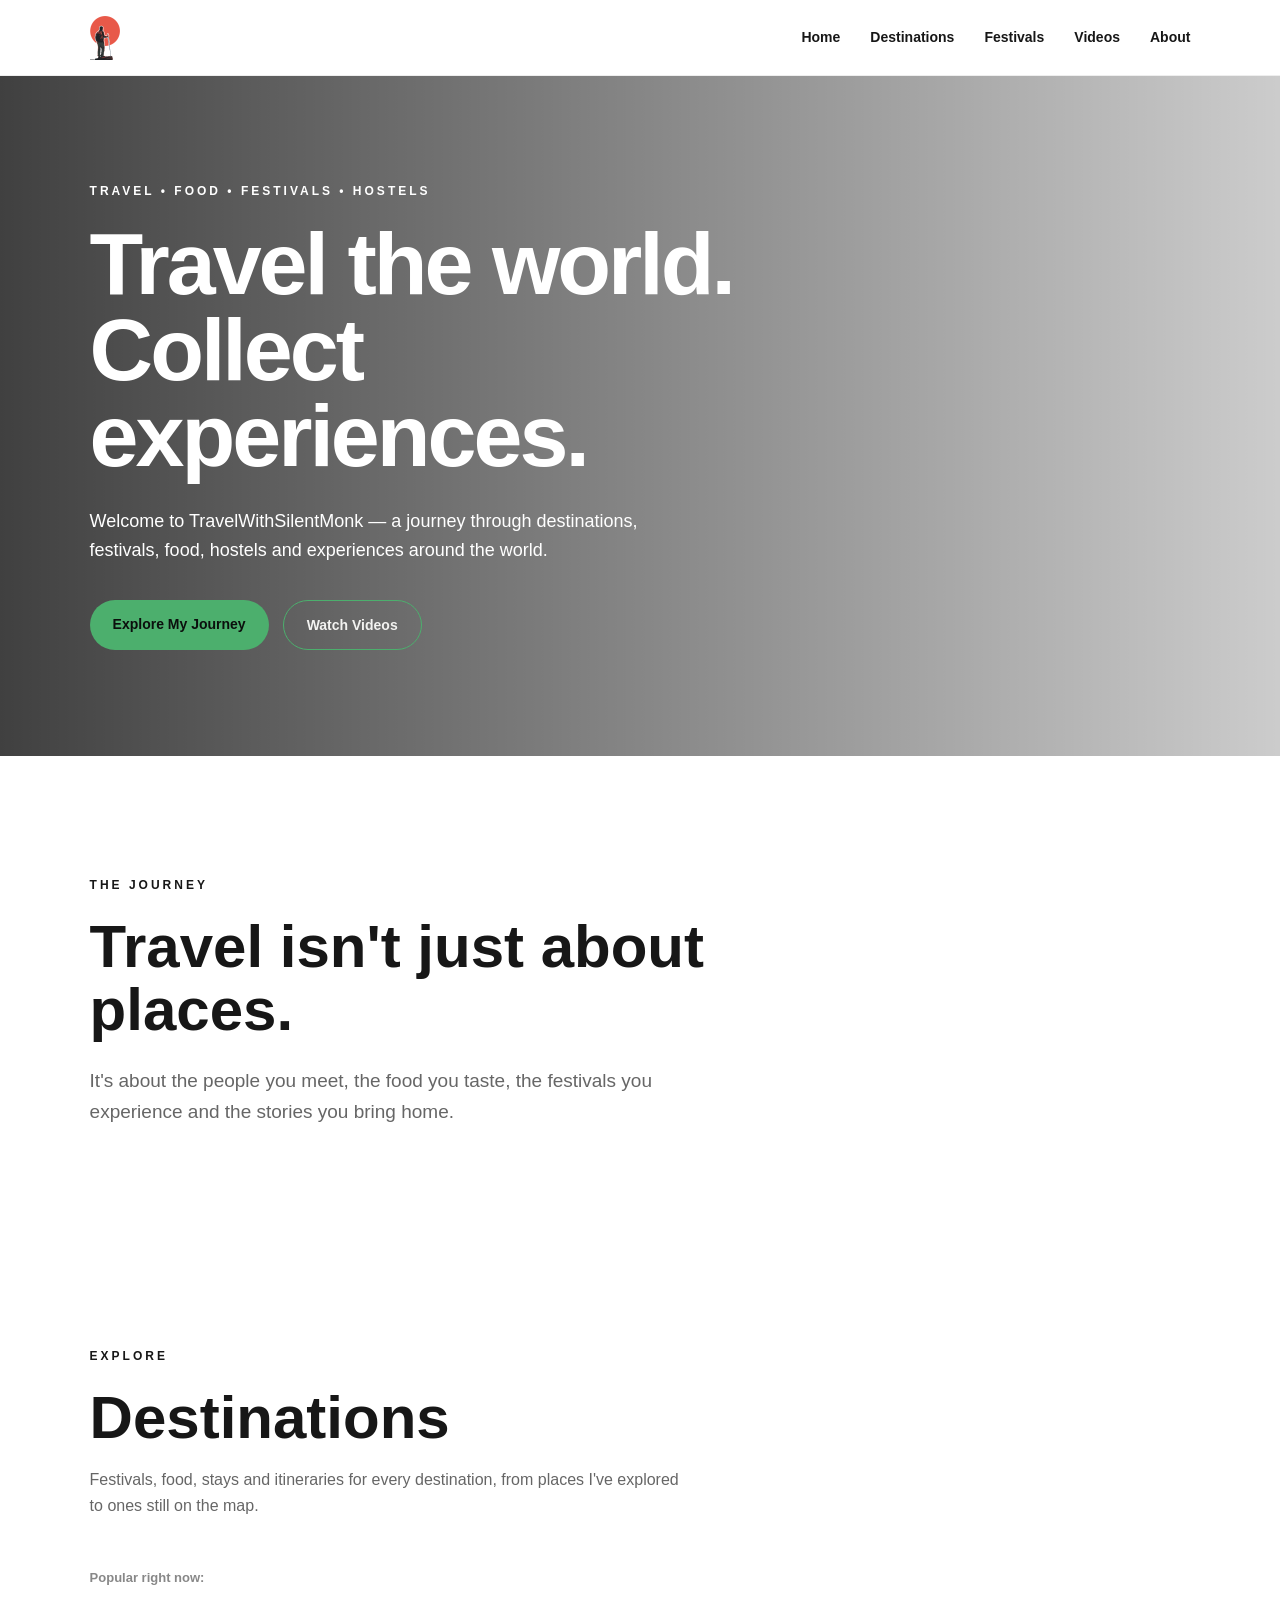
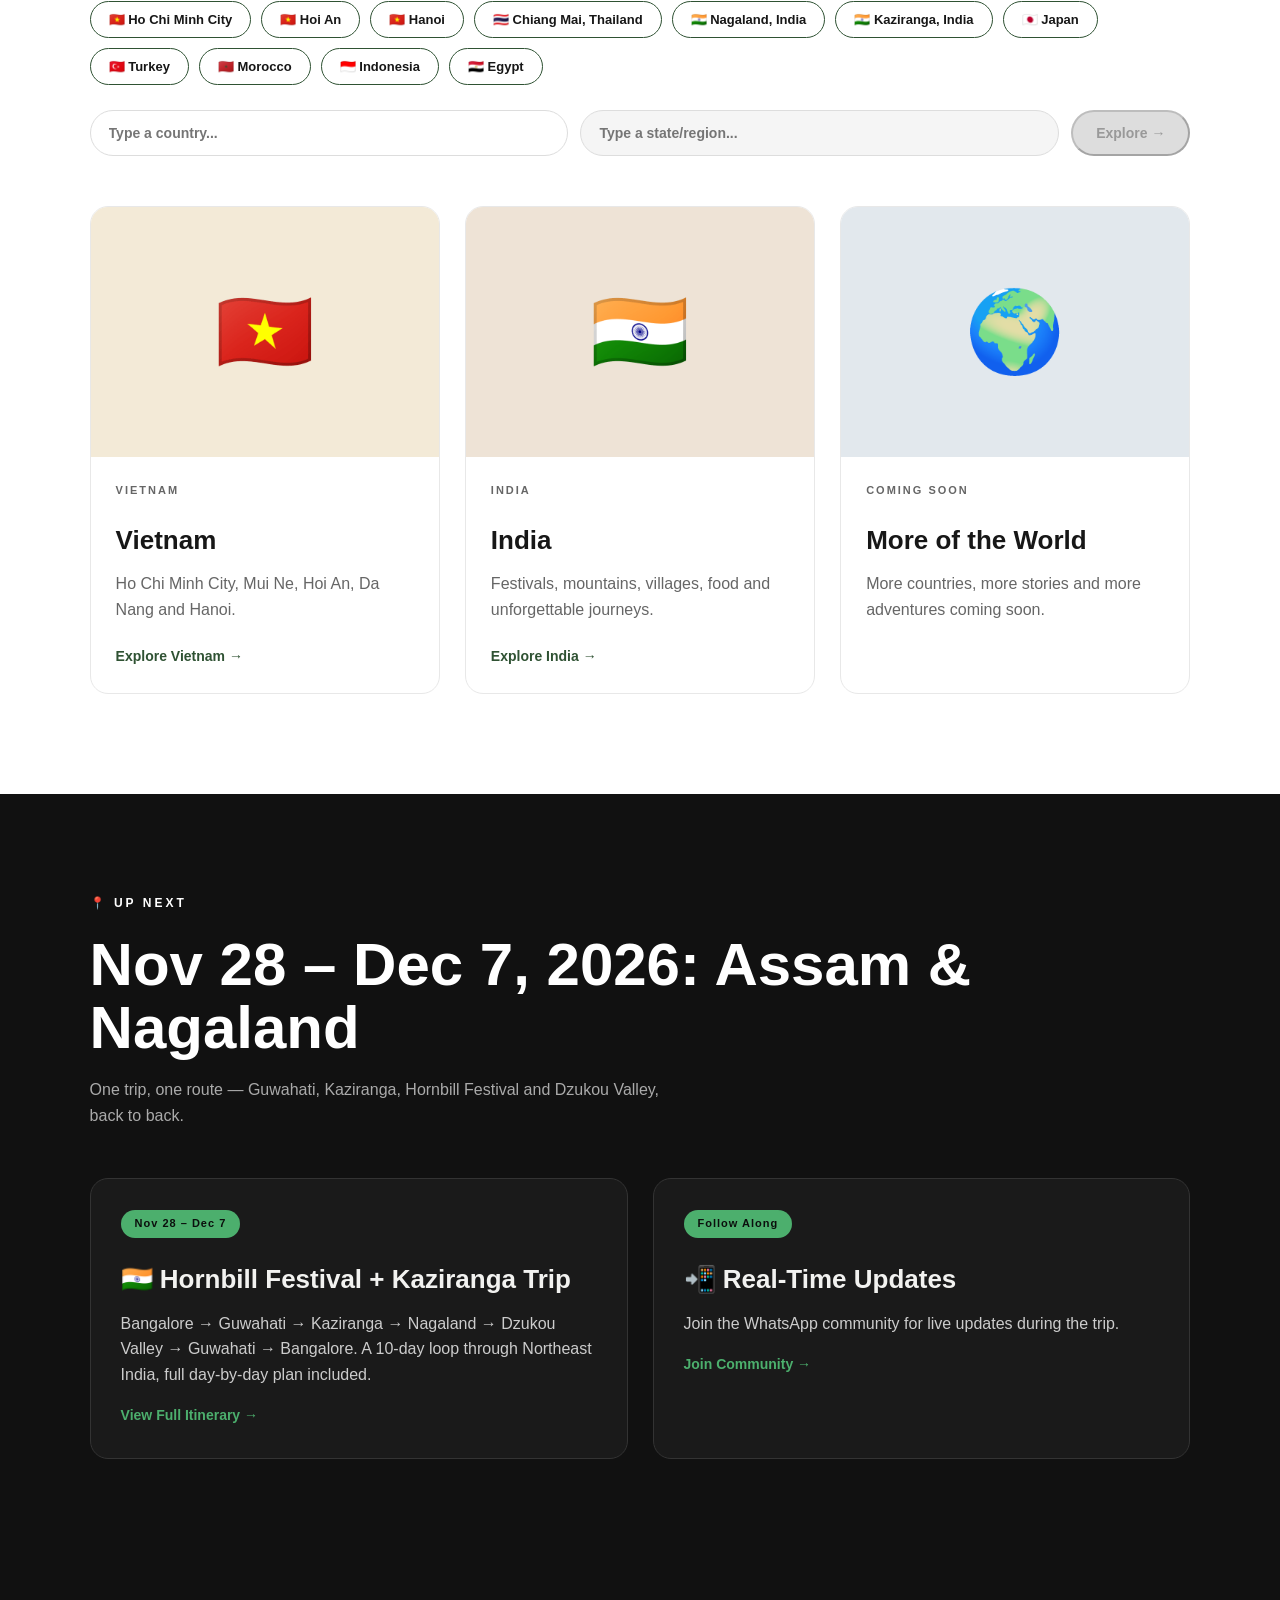
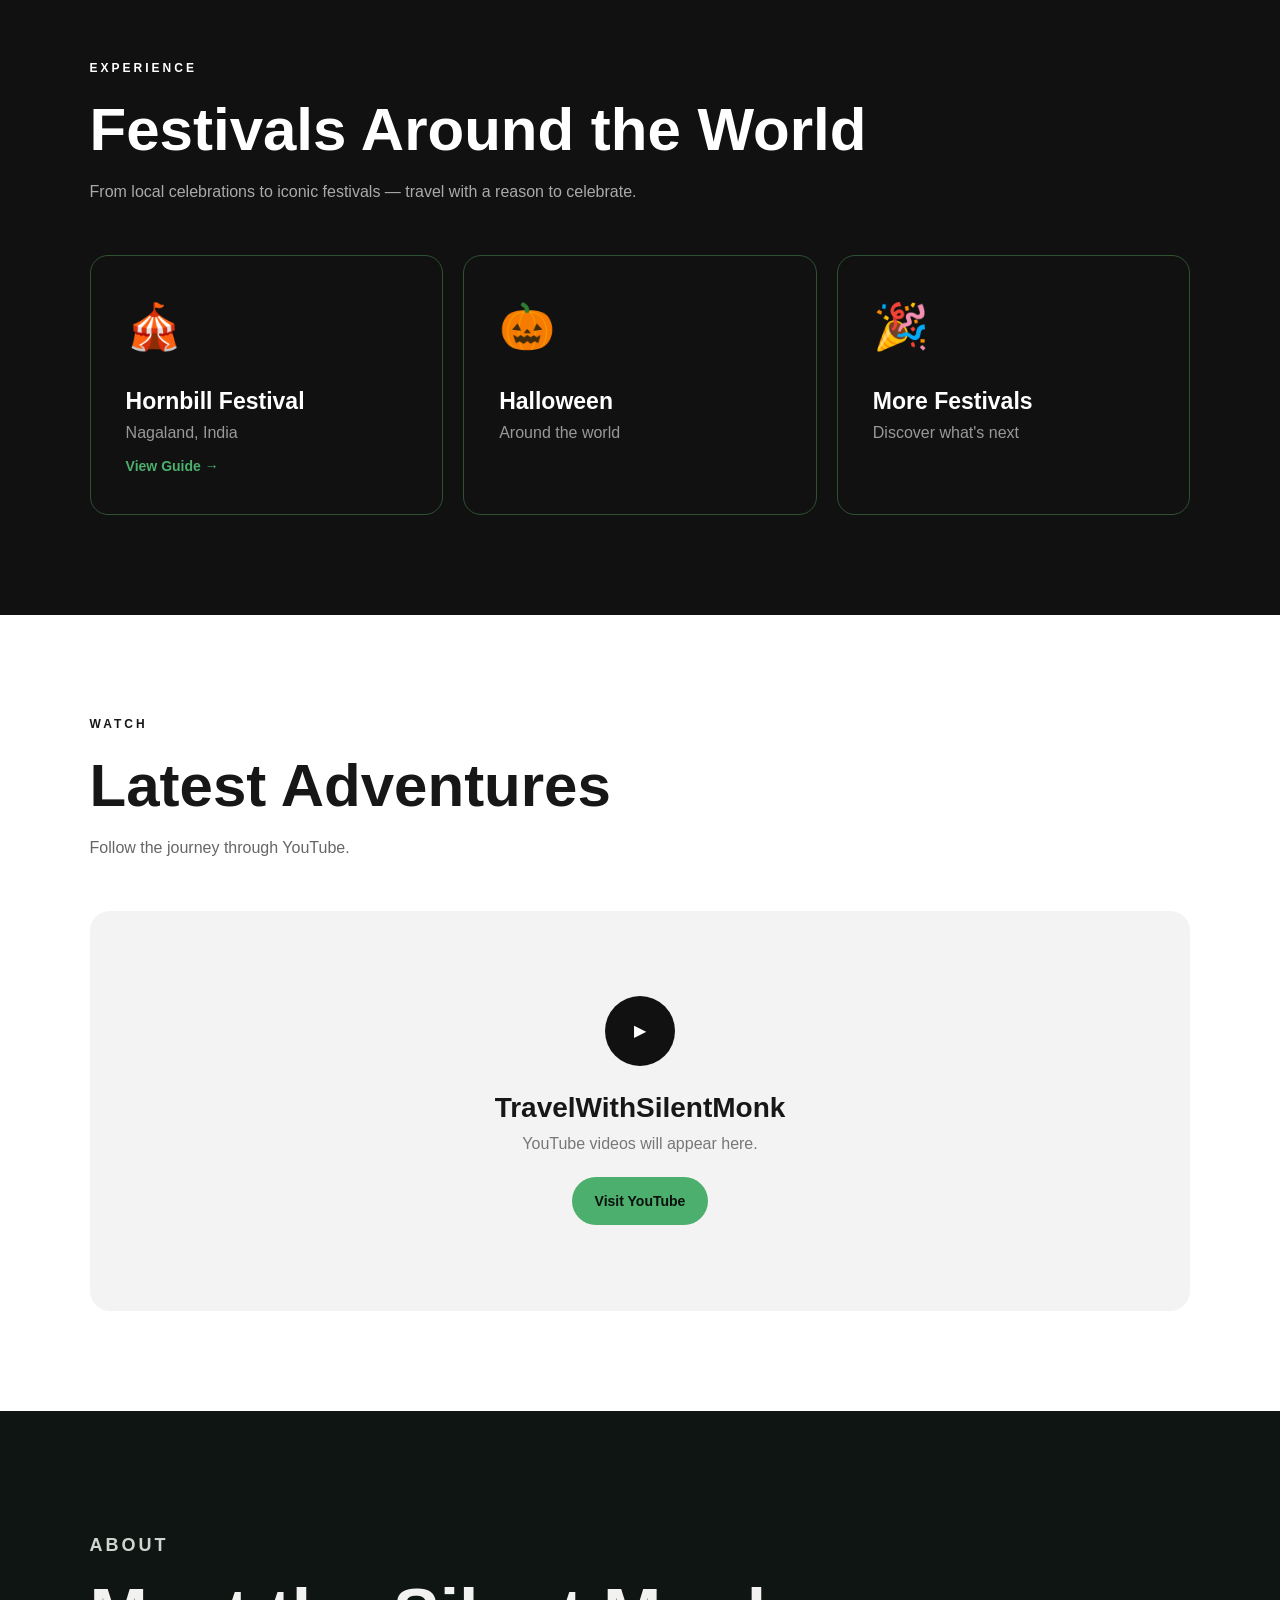
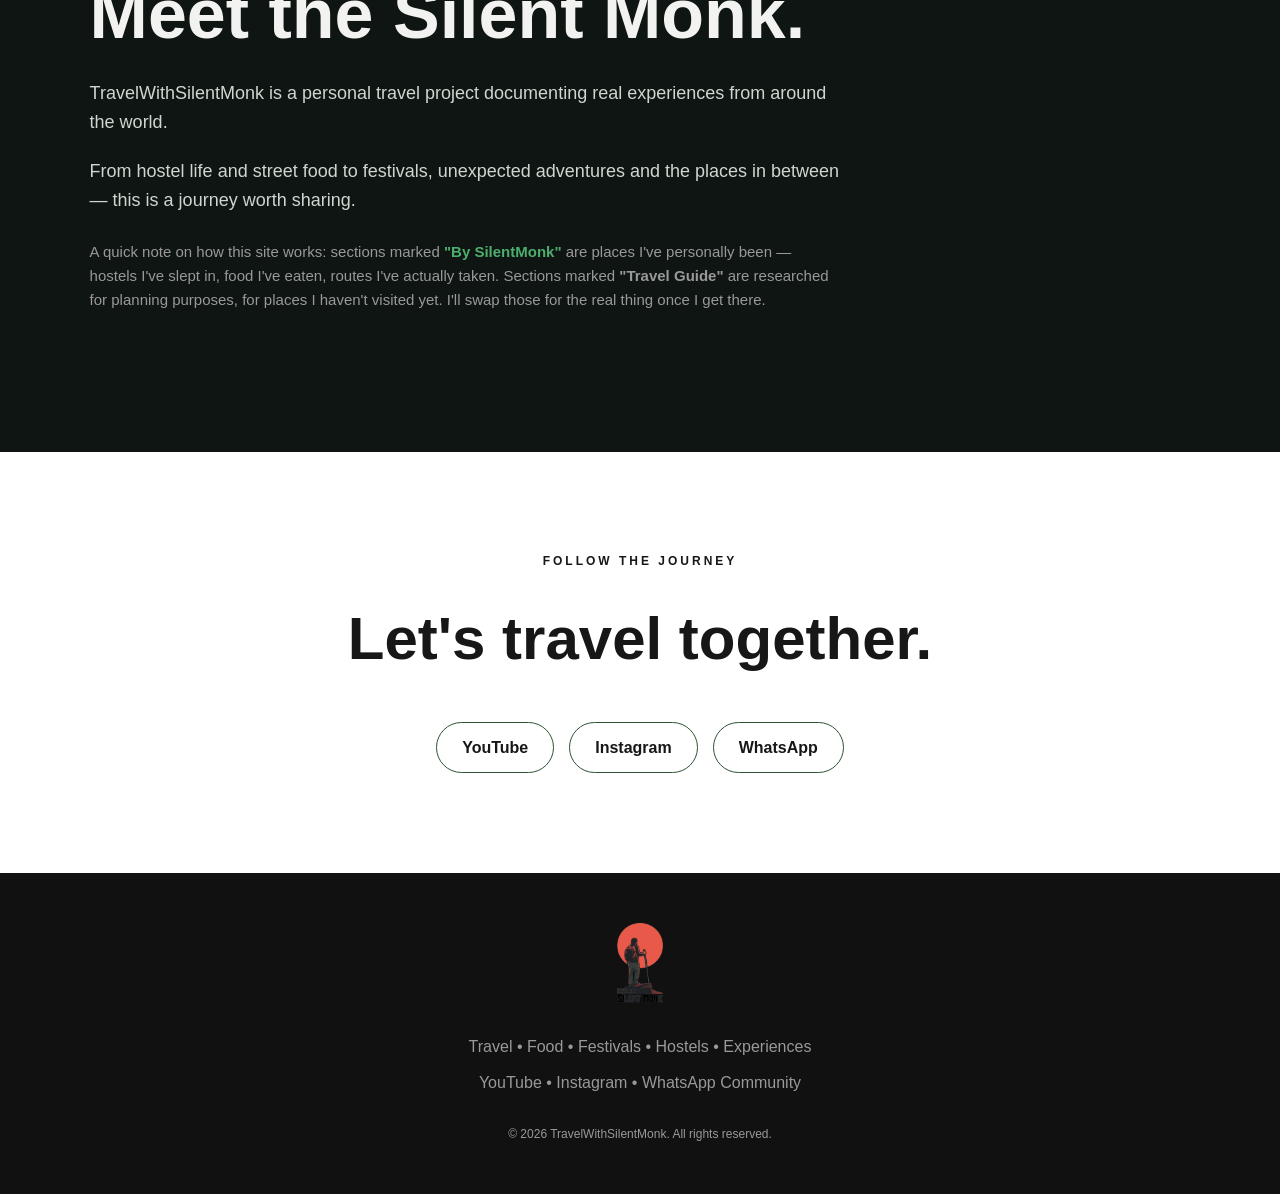
==== commit f872a217: "Search: enable Explore with country only, fuzzy matching, region-to-country lookup, more popular chi" ====
--- a/index.html
+++ b/index.html
@@ -101,7 +101,7 @@
         <h2>Destinations</h2>
 
         <p class="section-description">
-            Places I've explored and destinations waiting for the next adventure.
+            Festivals, food, stays and itineraries for every destination, from places I've explored to ones still on the map.
         </p>
 
                                                                         <div class="destination-selector">
@@ -113,6 +113,11 @@
                 <button class="quick-pick-chip" data-country="Thailand" data-state="Chiang Mai">🇹🇭 Chiang Mai, Thailand</button>
                 <button class="quick-pick-chip" data-country="India" data-state="Nagaland">🇮🇳 Nagaland, India</button>
                 <button class="quick-pick-chip" data-country="India" data-state="Kaziranga">🇮🇳 Kaziranga, India</button>
+                <button class="quick-pick-chip" data-country="Japan">🇯🇵 Japan</button>
+                <button class="quick-pick-chip" data-country="Turkey">🇹🇷 Turkey</button>
+                <button class="quick-pick-chip" data-country="Morocco">🇲🇦 Morocco</button>
+                <button class="quick-pick-chip" data-country="Indonesia">🇮🇩 Indonesia</button>
+                <button class="quick-pick-chip" data-country="Egypt">🇪🇬 Egypt</button>
             </div>
 
             <div class="selector-row">
@@ -150,13 +155,34 @@
 
             const countryNames = Object.keys(stateData);
             function findCountry(typed) {
-                const match = countryNames.find(c => c.toLowerCase() === typed.trim().toLowerCase());
-                return match || null;
+                const t = typed.trim().toLowerCase();
+                if (!t) return null;
+                const exact = countryNames.find(c => c.toLowerCase() === t);
+                if (exact) return exact;
+                if (t.length >= 4) {
+                    const starts = countryNames.filter(c => c.toLowerCase().startsWith(t));
+                    if (starts.length === 1) return starts[0];
+                }
+                return null;
+            }
+            // Typing a region or city (e.g. "Rio de Janeiro") in the country box finds its country.
+            function findCountryByRegion(typed) {
+                const t = typed.trim().toLowerCase();
+                if (t.length < 3) return null;
+                for (const c of countryNames) {
+                    const st = stateData[c].find(x => x.toLowerCase() === t);
+                    if (st) return { country: c, state: st };
+                }
+                return null;
             }
             function findState(country, typed) {
                 if (!country || !stateData[country]) return null;
-                const match = stateData[country].find(s => s.toLowerCase() === typed.trim().toLowerCase());
-                return match || null;
+                const t = typed.trim().toLowerCase();
+                if (!t) return null;
+                const exact = stateData[country].find(s => s.toLowerCase() === t);
+                if (exact) return exact;
+                const partial = stateData[country].filter(s => s.toLowerCase().startsWith(t) || s.toLowerCase().includes('(' + t));
+                return partial.length === 1 && t.length >= 3 ? partial[0] : null;
             }
 
             countryNames.sort().forEach(c => {
@@ -173,7 +199,29 @@
                 selectorHint.textContent = '';
             }
 
+            function updateExplore() {
+                const fc = findCountry(countryInput.value);
+                if (!fc) { exploreBtn.disabled = true; exploreBtn.textContent = 'Explore →'; return; }
+                const fs = findState(fc, stateInput.value);
+                exploreBtn.disabled = false;
+                if (fs) {
+                    exploreBtn.textContent = 'Explore →';
+                    exploreBtn.onclick = () => window.location.href =
+                        `destination.html?country=${encodeURIComponent(fc)}&state=${encodeURIComponent(fs)}`;
+                } else if (window.COUNTRY_GUIDES && window.COUNTRY_GUIDES[fc]) {
+                    exploreBtn.textContent = `Explore ${fc} →`;
+                    exploreBtn.onclick = () => window.location.href = `country.html?country=${encodeURIComponent(fc)}`;
+                } else {
+                    exploreBtn.disabled = true;
+                }
+            }
+
             countryInput.addEventListener('input', function() {
+                const byRegion = findCountryByRegion(this.value);
+                if (byRegion && !findCountry(this.value)) {
+                    window.location.href = `destination.html?country=${encodeURIComponent(byRegion.country)}&state=${encodeURIComponent(byRegion.state)}`;
+                    return;
+                }
                 const match = findCountry(this.value);
                 resetState();
                 if (match) {
@@ -184,7 +232,8 @@
                         opt.value = state;
                         stateListData.appendChild(opt);
                     });
-                    selectorHint.textContent = `${stateData[match].length} regions available in ${match} — start typing to search.`;
+                    selectorHint.textContent = `${stateData[match].length} regions available in ${match} — pick one, or press Explore for the full ${match} guide.`;
+                    updateExplore();
 
                     const itineraryCountries = Object.keys(window.COUNTRY_GUIDES || {});
                     if (itineraryCountries.includes(match)) {
@@ -209,24 +258,13 @@
                 }
             });
 
-            stateInput.addEventListener('input', function() {
-                const country = countryInput.value;
-                const state = this.value;
-                const foundCountry = findCountry(country);
-                const foundState = findState(foundCountry, state);
-                if (foundCountry && foundState) {
-                    exploreBtn.disabled = false;
-                    exploreBtn.onclick = () => window.location.href =
-                        `destination.html?country=${encodeURIComponent(foundCountry)}&state=${encodeURIComponent(foundState)}`;
-                } else {
-                    exploreBtn.disabled = true;
-                }
-            });
+            stateInput.addEventListener('input', updateExplore);
 
             document.querySelectorAll('.quick-pick-chip').forEach(chip => {
                 chip.addEventListener('click', () => {
                     const country = chip.dataset.country;
                     const state = chip.dataset.state;
+                    if (!state) { window.location.href = `country.html?country=${encodeURIComponent(country)}`; return; }
                     window.location.href = `destination.html?country=${encodeURIComponent(country)}&state=${encodeURIComponent(state)}`;
                 });
             });
--- a/style.css
+++ b/style.css
@@ -812,3 +812,9 @@
 .dark-section .coming-soon-card h3 {
     color: #f2f2f0;
 }
+
+@media print {
+    .navbar, .tabs-section, .breadcrumb, footer, .no-print, .social-section { display: none !important; }
+    body, .section, .dark-section { background: #fff !important; color: #000 !important; }
+    .section h2, .section h3, .section li, .section p { color: #000 !important; }
+}
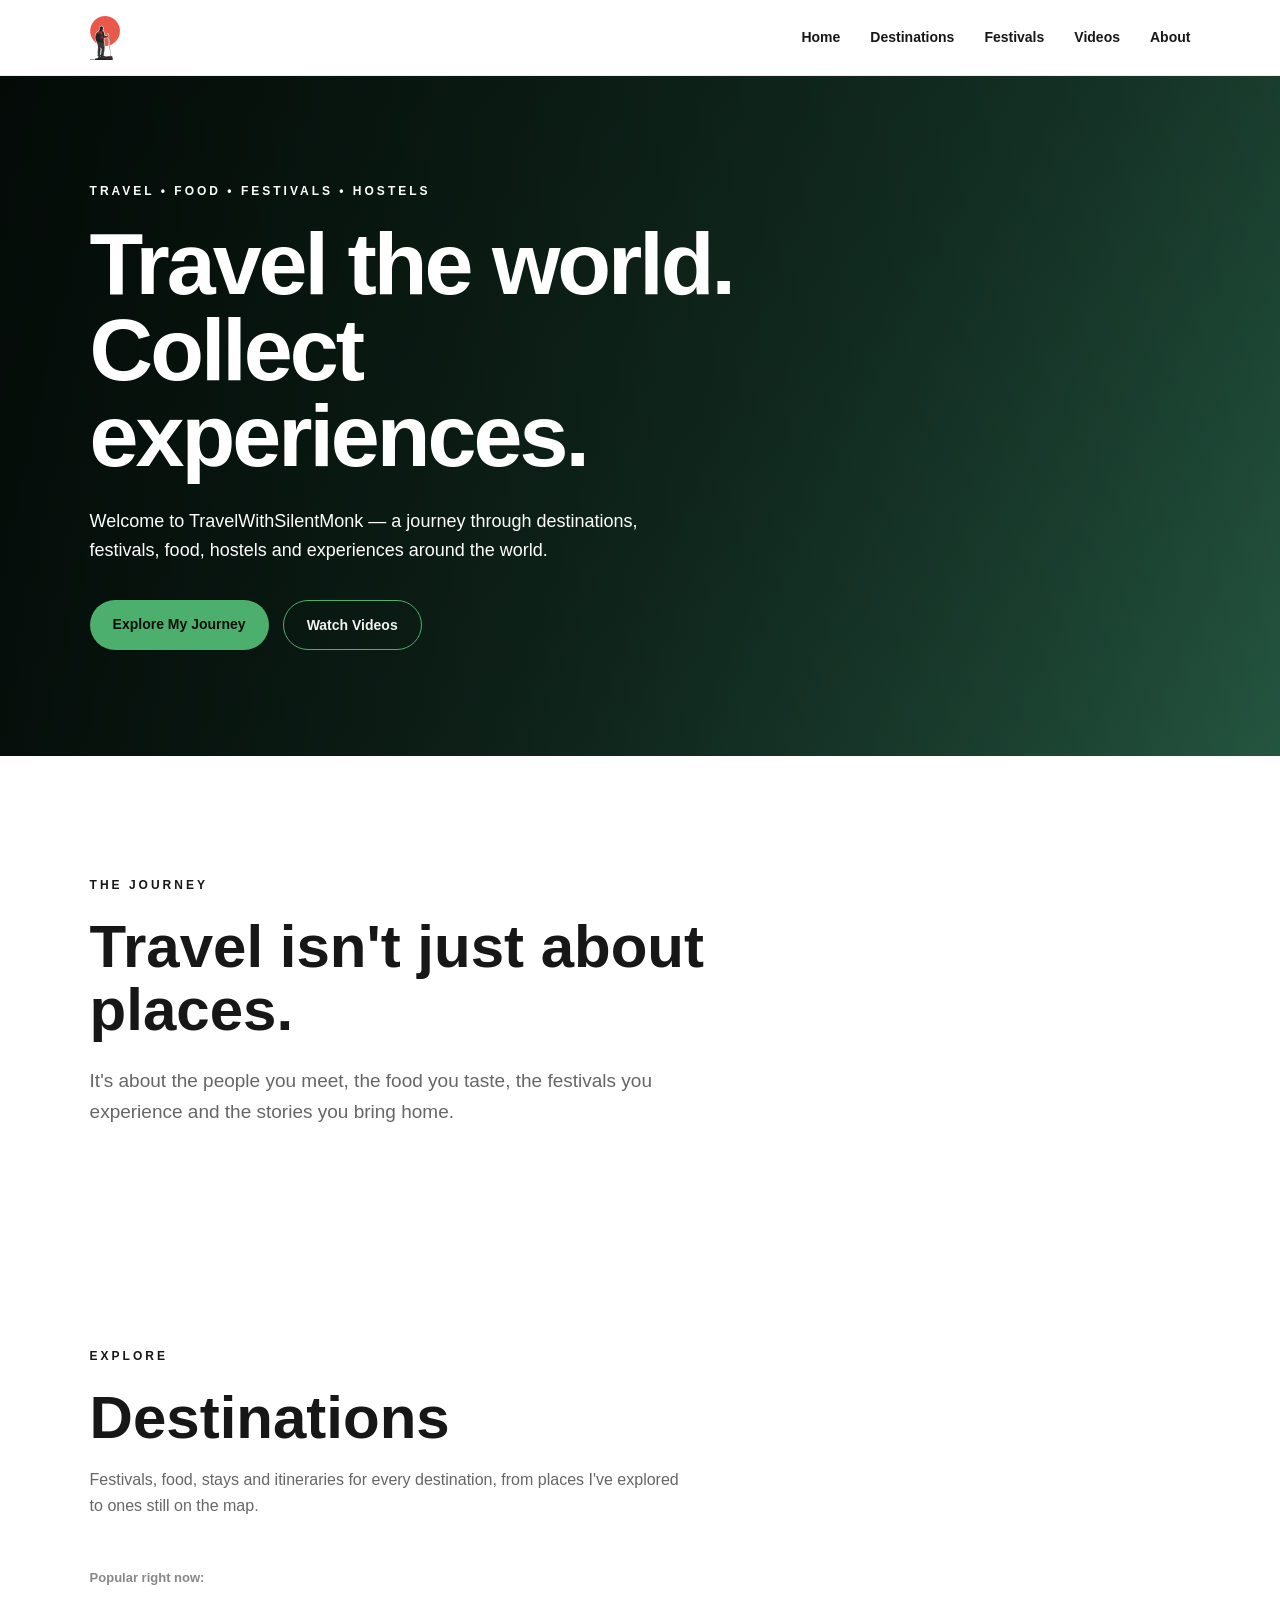
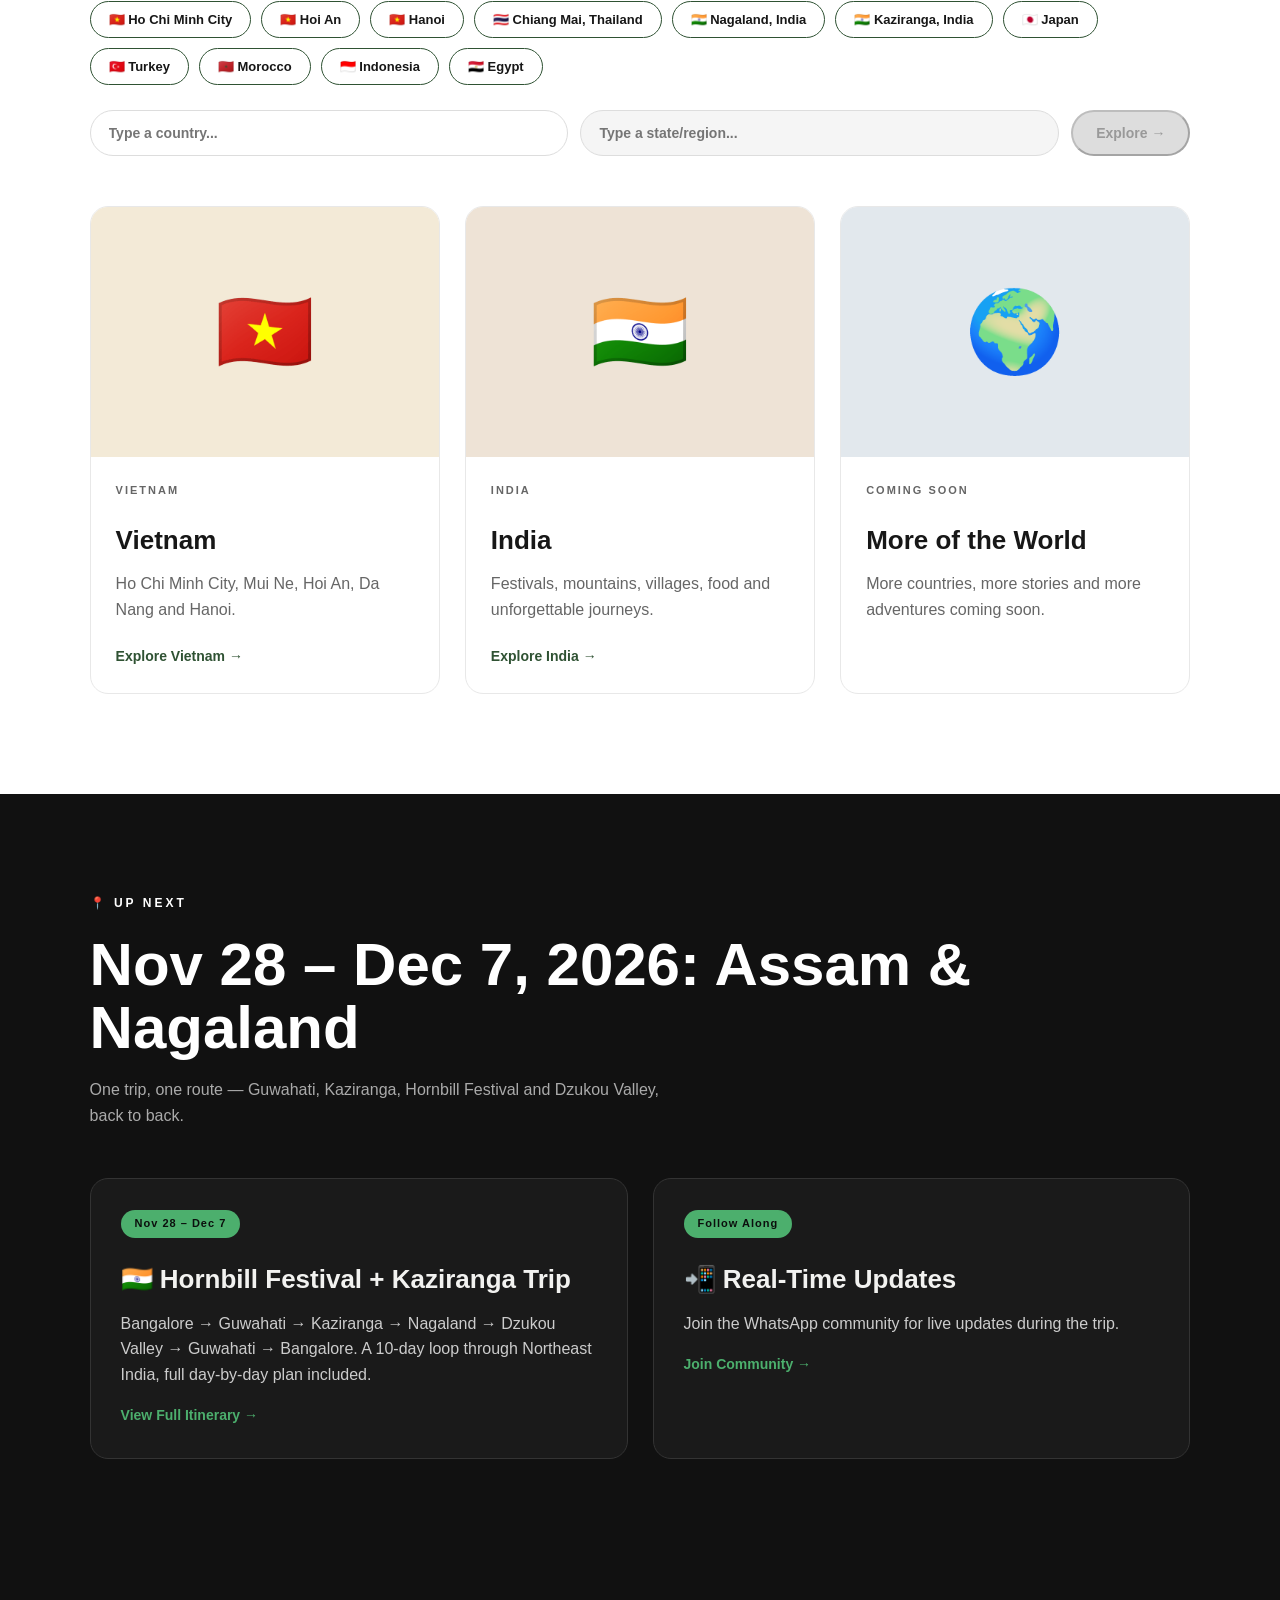
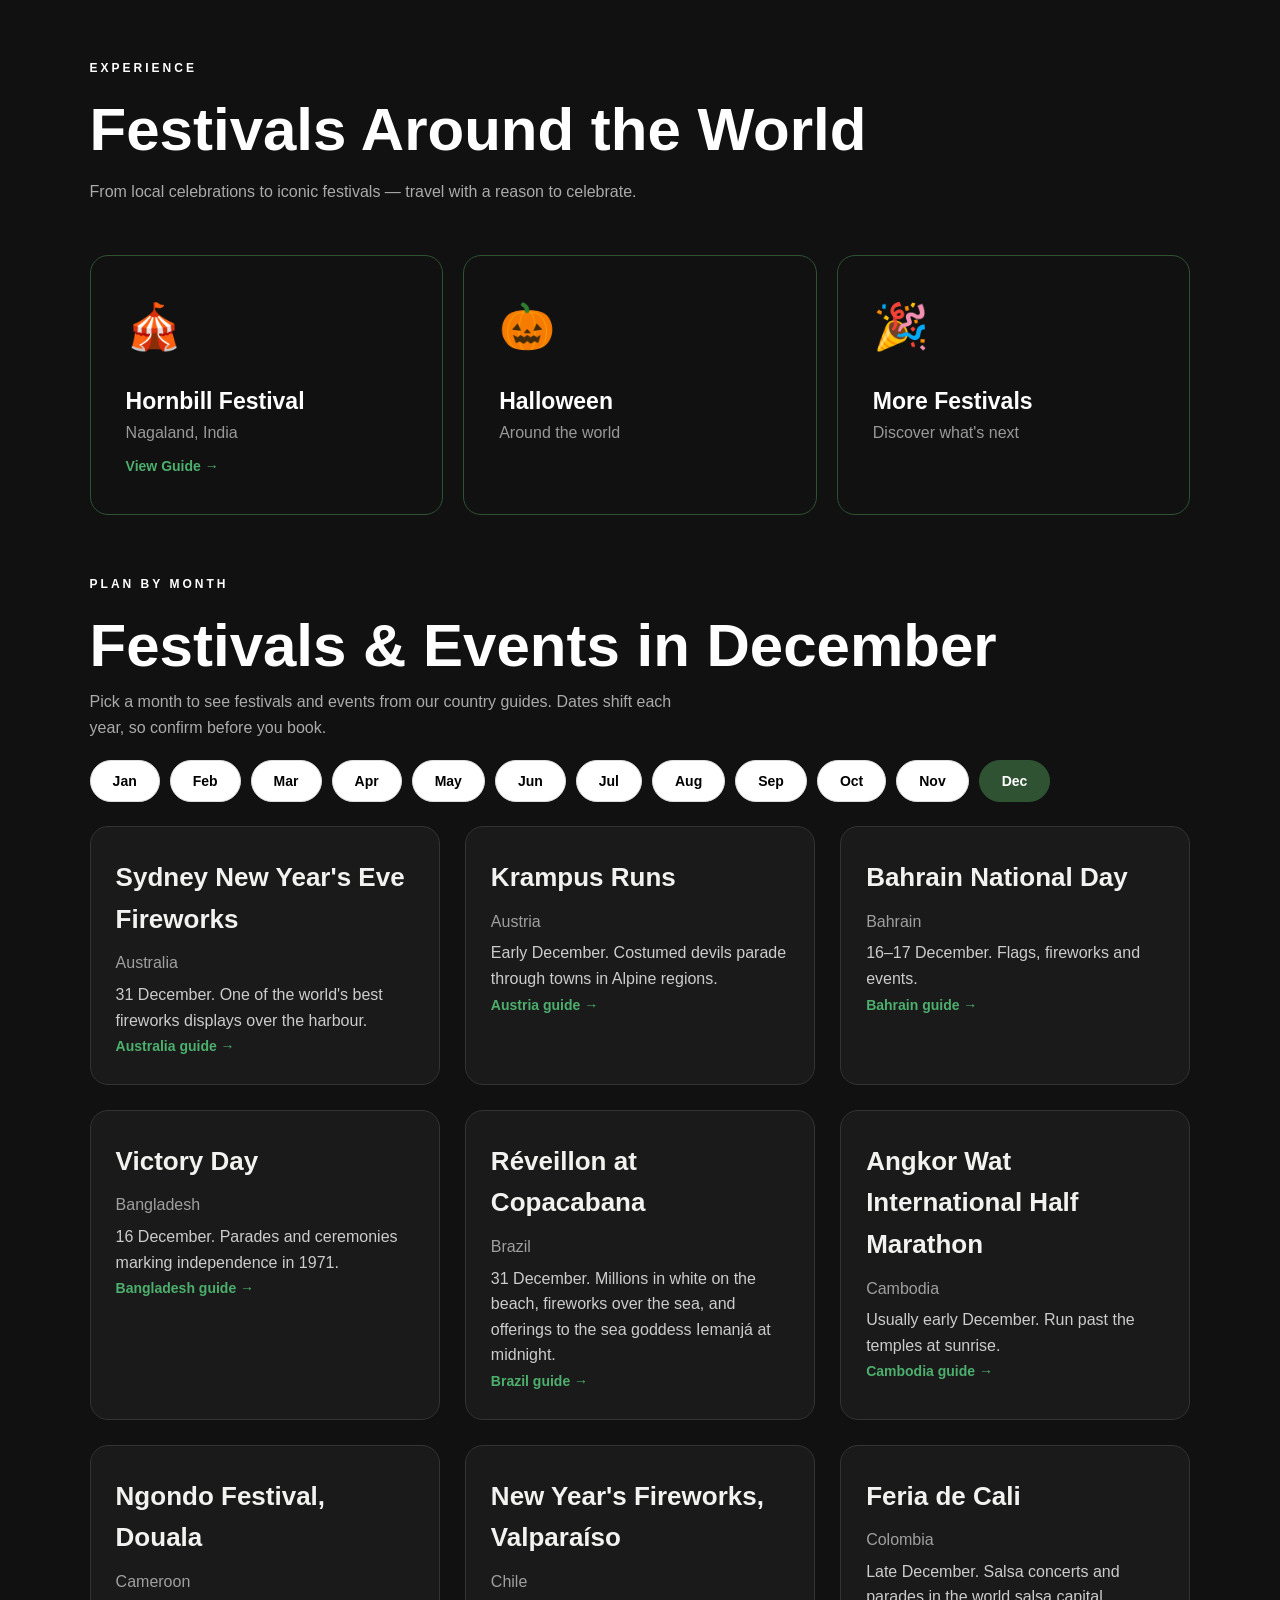
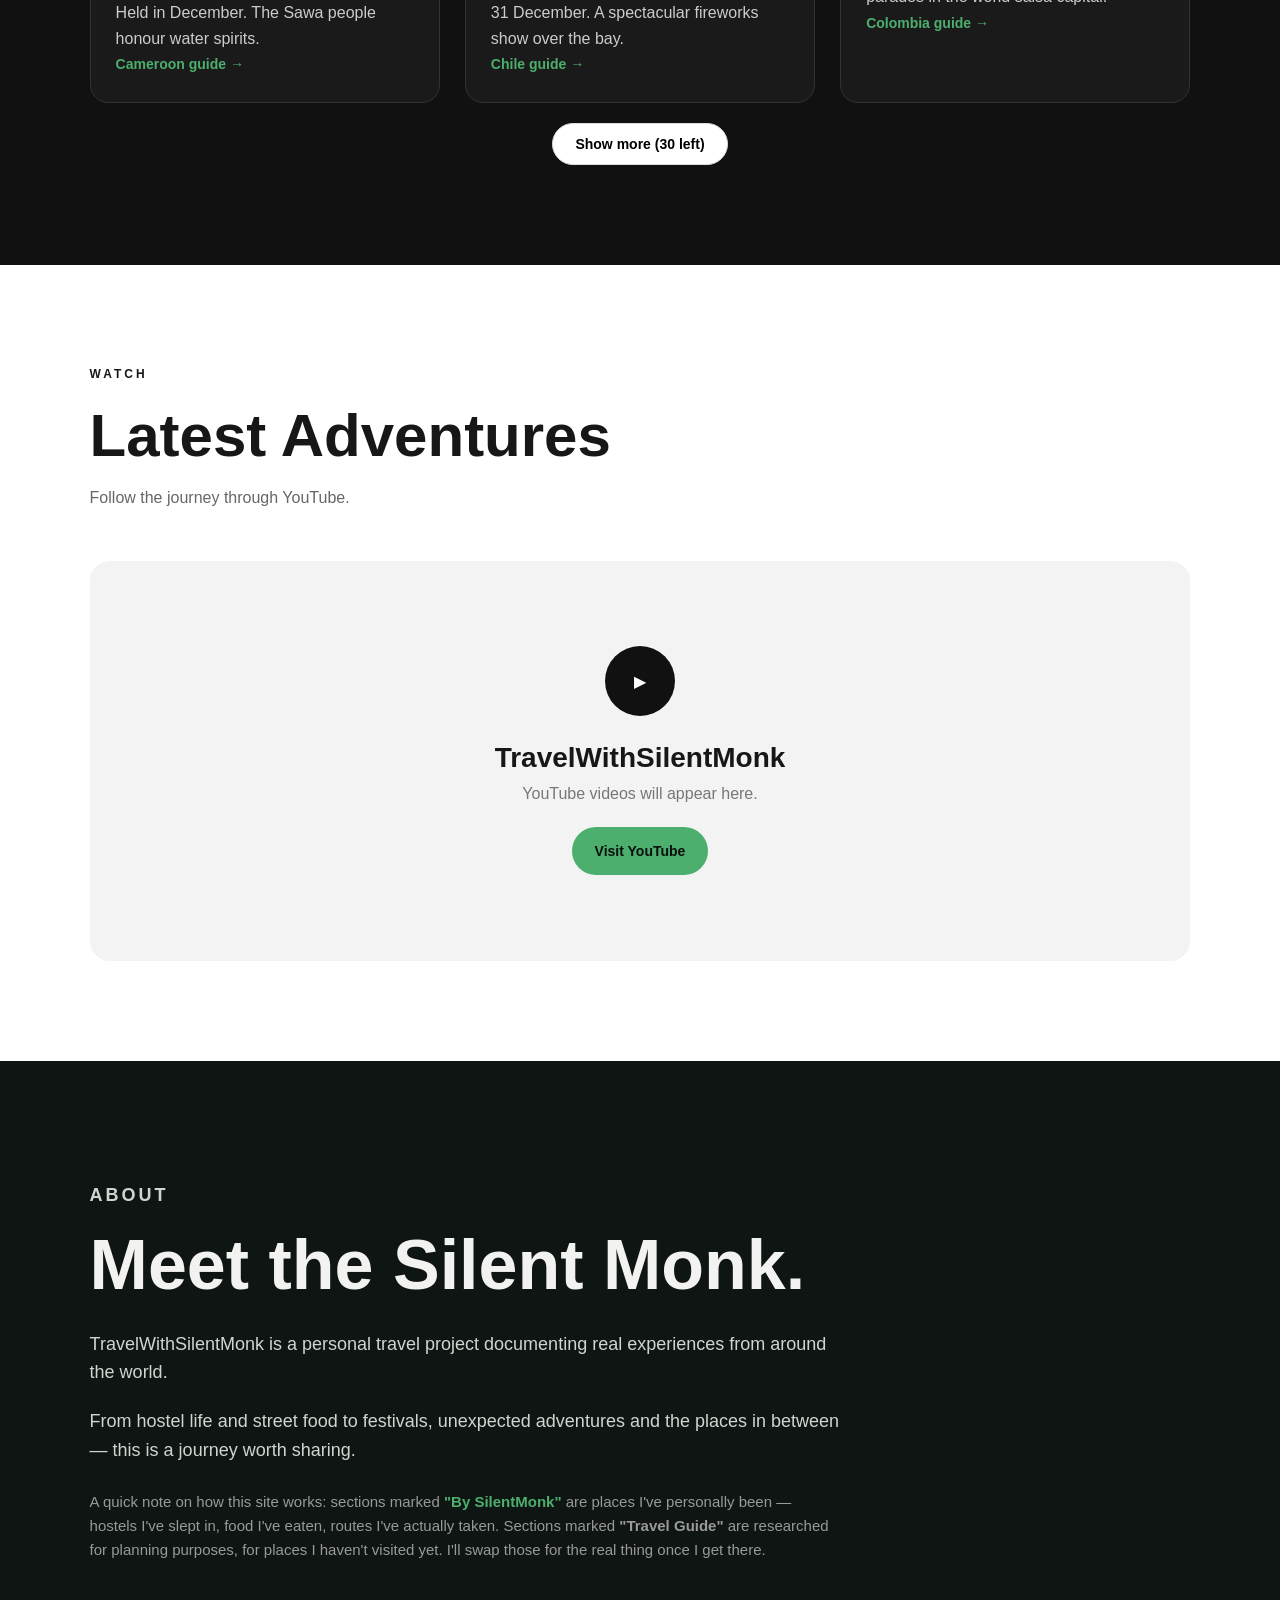
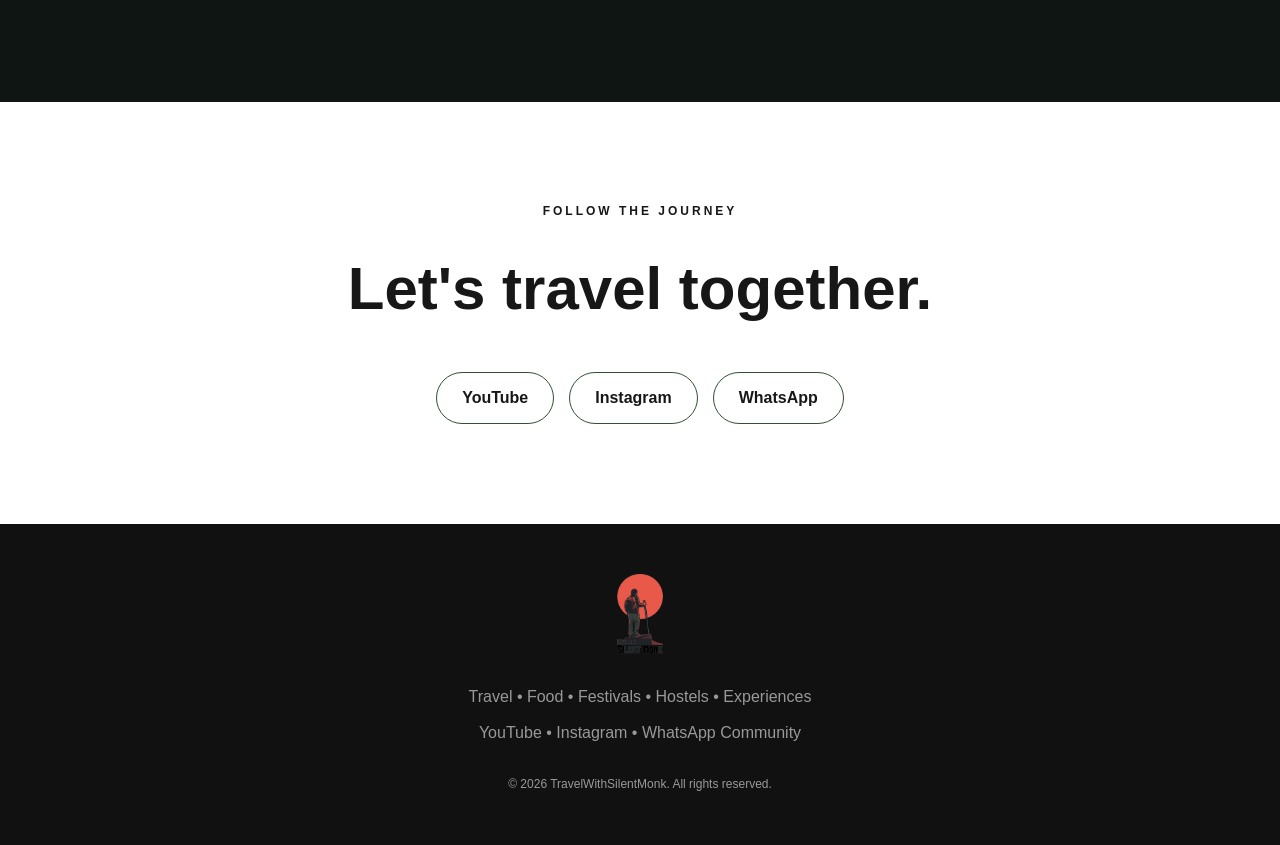
==== commit 6edeab03: "Homepage: festivals by month section Co-Authored-By: Claude Sonnet 5.5 <noreply@anthropic.com> Claud" ====
--- a/index.html
+++ b/index.html
@@ -451,6 +451,15 @@
 
         </div>
 
+        <div id="monthFestivals" style="margin-top:60px; display:none;">
+            <p class="section-label">PLAN BY MONTH</p>
+            <h2 id="monthFestivalsTitle" style="margin-bottom:12px;">Festivals &amp; Events This Month</h2>
+            <p class="section-description" style="margin-bottom:20px;">Pick a month to see festivals and events from our country guides. Dates shift each year, so confirm before you book.</p>
+            <div class="tabs-nav" id="monthTabs" style="margin-bottom:24px;"></div>
+            <div class="cards three-col" id="monthFestivalCards"></div>
+            <div style="text-align:center; margin-top:20px;"><button id="monthMoreBtn" class="tab-btn" style="display:none;">Show more</button></div>
+        </div>
+
     </section>
 
 
@@ -569,5 +578,69 @@
     </footer>
 
 
+    <script>
+    (function () {
+        const guides = window.COUNTRY_GUIDES || {};
+        const M = ['January','February','March','April','May','June','July','August','September','October','November','December'];
+        const re = new RegExp('\\b(' + M.join('|') + ')\\b', 'g');
+        const FEST = /festival|carnival|fireworks|marathon|fair|parade|day\b|nyepi|songkran|tet\b|holi|loy|diwali|eid|oktoberfest|tomatina|fiesta|feria|fallas|palio|perahera|mela|matsuri|odori|pooram/i;
+        function monthsOf(desc) {
+            const first = (desc || '').split(/(?<=[.!?])\s/)[0];
+            if (/dates? (vary|change)|varies|every (210|two)|monthly|full moon|Easter|Ramadan|Eid|Orthodox/i.test(first)) return [];
+            const idx = []; let m; re.lastIndex = 0;
+            while ((m = re.exec(first))) idx.push([M.indexOf(m[1]), m.index]);
+            const set = new Set();
+            for (let i = 0; i < idx.length; i++) {
+                const a = idx[i][0];
+                const between = i + 1 < idx.length ? first.slice(idx[i][1] + M[a].length, idx[i + 1][1]) : '';
+                if (i + 1 < idx.length && /^\s*(to|–|-|through)\s*$/.test(between)) {
+                    const b = idx[i + 1][0]; let k = a; set.add(k);
+                    while (k !== b) { k = (k + 1) % 12; set.add(k); }
+                    i++;
+                } else set.add(a);
+            }
+            return [...set];
+        }
+        const byMonth = Array.from({ length: 12 }, () => []);
+        Object.keys(guides).sort().forEach(country => {
+            const g = guides[country];
+            ['festivals', 'events'].forEach(sec => {
+                (g[sec] || []).forEach(it => {
+                    if (sec === 'events' && !FEST.test(it.name)) return;
+                    if (/season/i.test(it.name)) return;
+                    monthsOf(it.desc).forEach(mi => byMonth[mi].push({ country, name: it.name, desc: it.desc }));
+                });
+            });
+        });
+        const box = document.getElementById('monthFestivals');
+        if (!box || !byMonth.some(a => a.length)) return;
+        box.style.display = 'block';
+        const tabs = document.getElementById('monthTabs');
+        const cards = document.getElementById('monthFestivalCards');
+        const moreBtn = document.getElementById('monthMoreBtn');
+        const PAGE = 9;
+        let current = new Date().getMonth(), shown = PAGE;
+        const esc = t => String(t).replace(/[&<>"]/g, c => ({ '&': '&amp;', '<': '&lt;', '>': '&gt;', '"': '&quot;' }[c]));
+        tabs.innerHTML = M.map((m, i) => `<button class="tab-btn ${i === current ? 'active' : ''}" data-m="${i}" style="display:inline-block;">${m.slice(0, 3)}</button>`).join('');
+        function render() {
+            const list = byMonth[current];
+            document.getElementById('monthFestivalsTitle').textContent = `Festivals & Events in ${M[current]}`;
+            cards.innerHTML = list.slice(0, shown).map(it => {
+                const sentence = it.desc.split(/(?<=[.!?])\s/).slice(0, 2).join(' ');
+                return `<article class="card coming-soon-card"><h3>${esc(it.name)}</h3><p style="opacity:.75;margin-bottom:6px;">${esc(it.country)}</p><p>${esc(sentence)}</p><a href="country.html?country=${encodeURIComponent(it.country)}" class="card-link" style="color:#4caf6d;">${esc(it.country)} guide →</a></article>`;
+            }).join('') || '<p>No dated festivals listed for this month yet.</p>';
+            moreBtn.style.display = list.length > shown ? 'inline-block' : 'none';
+            moreBtn.textContent = `Show more (${list.length - shown} left)`;
+        }
+        tabs.addEventListener('click', e => {
+            const b = e.target.closest('[data-m]'); if (!b) return;
+            current = +b.dataset.m; shown = PAGE;
+            tabs.querySelectorAll('.tab-btn').forEach(x => x.classList.toggle('active', x === b));
+            render();
+        });
+        moreBtn.addEventListener('click', () => { shown += PAGE; render(); });
+        render();
+    })();
+    </script>
 </body>
 </html>
--- a/style.css
+++ b/style.css
@@ -74,8 +74,7 @@
             rgba(0,0,0,0.75),
             rgba(0,0,0,0.20)
         ),
-        url("https://images.unsplash.com/photo-1500530855697-b586d89ba3ee?auto=format&fit=crop&w=2000&q=85")
-        center/cover;
+        linear-gradient(135deg, #0f2a1d 0%, #1b4332 55%, #2d6a4f 100%);
     color: white;
 }
 
@@ -397,7 +396,21 @@
     }
 
     .navbar nav {
+        display: flex;
+        gap: 16px;
+        overflow-x: auto;
+        white-space: nowrap;
+        max-width: 62%;
+        -webkit-overflow-scrolling: touch;
+        scrollbar-width: none;
+    }
+
+    .navbar nav::-webkit-scrollbar {
         display: none;
+    }
+
+    .navbar nav a {
+        font-size: 13px;
     }
 
     .hero {
@@ -459,14 +472,13 @@
     color: white;
     background:
         linear-gradient(90deg, rgba(0,0,0,0.75), rgba(0,0,0,0.25)),
-        center/cover;
+        linear-gradient(135deg, #0f2a1d 0%, #1b4332 55%, #2d6a4f 100%);
 }
 
 .hornbill-hero {
     background:
         linear-gradient(90deg, rgba(0,0,0,0.75), rgba(0,0,0,0.25)),
-        url("https://images.unsplash.com/photo-1519741497674-611481863552?auto=format&fit=crop&w=2000&q=85")
-        center/cover;
+        linear-gradient(135deg, #1a1a2e 0%, #3a1c1c 55%, #6b2d2d 100%);
 }
 
 .page-hero h1 {
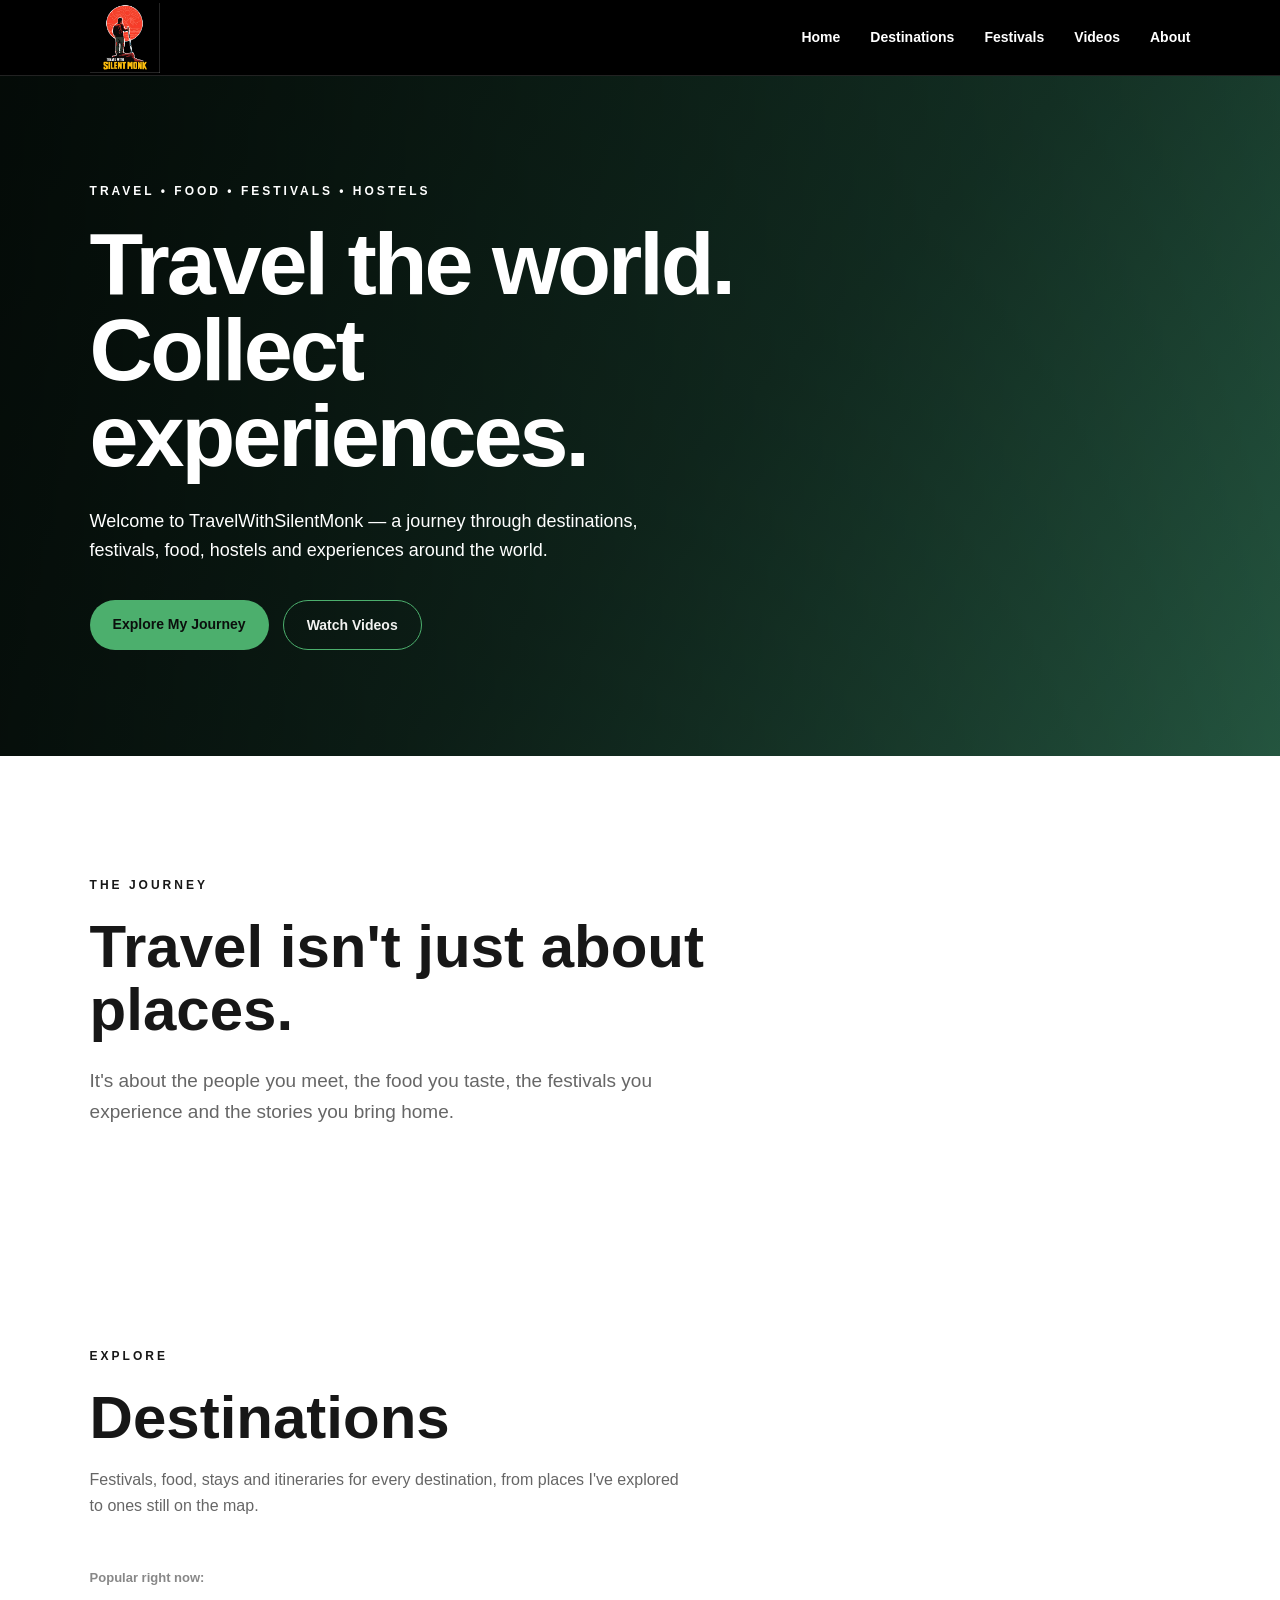
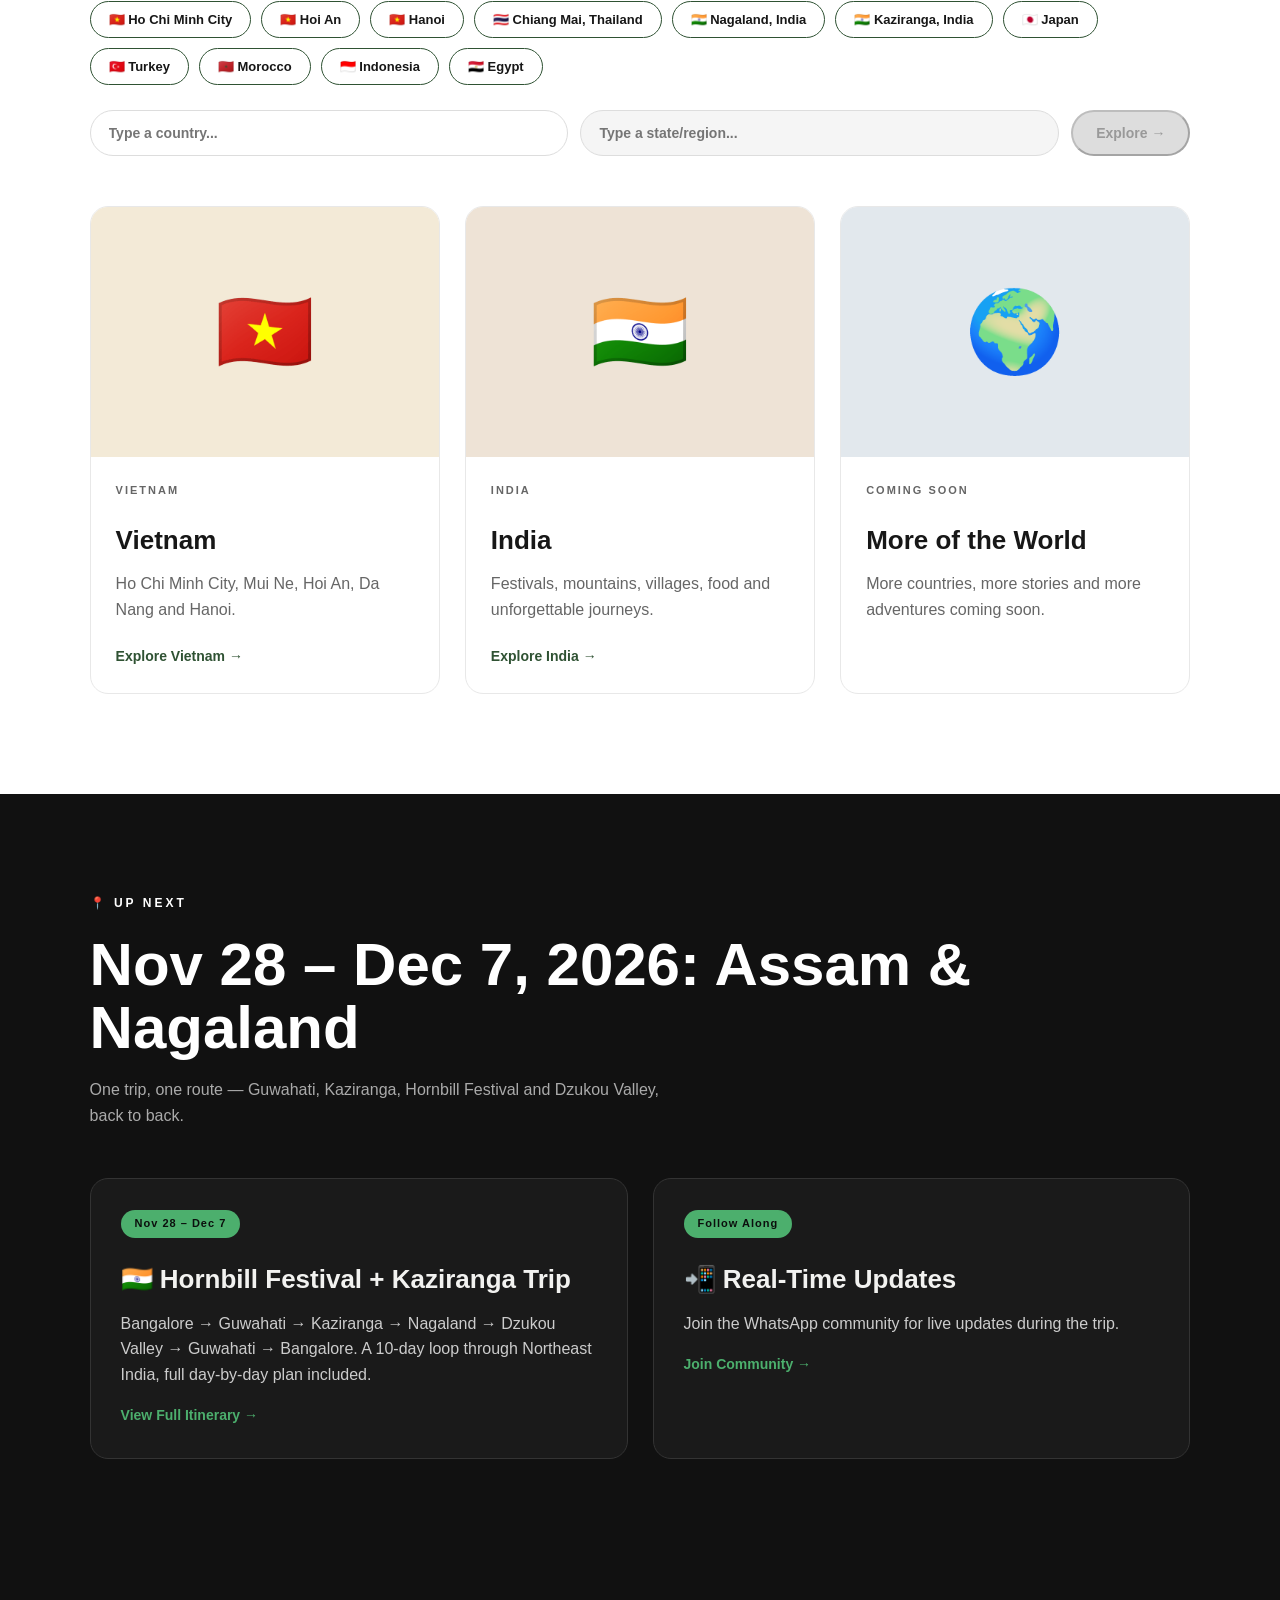
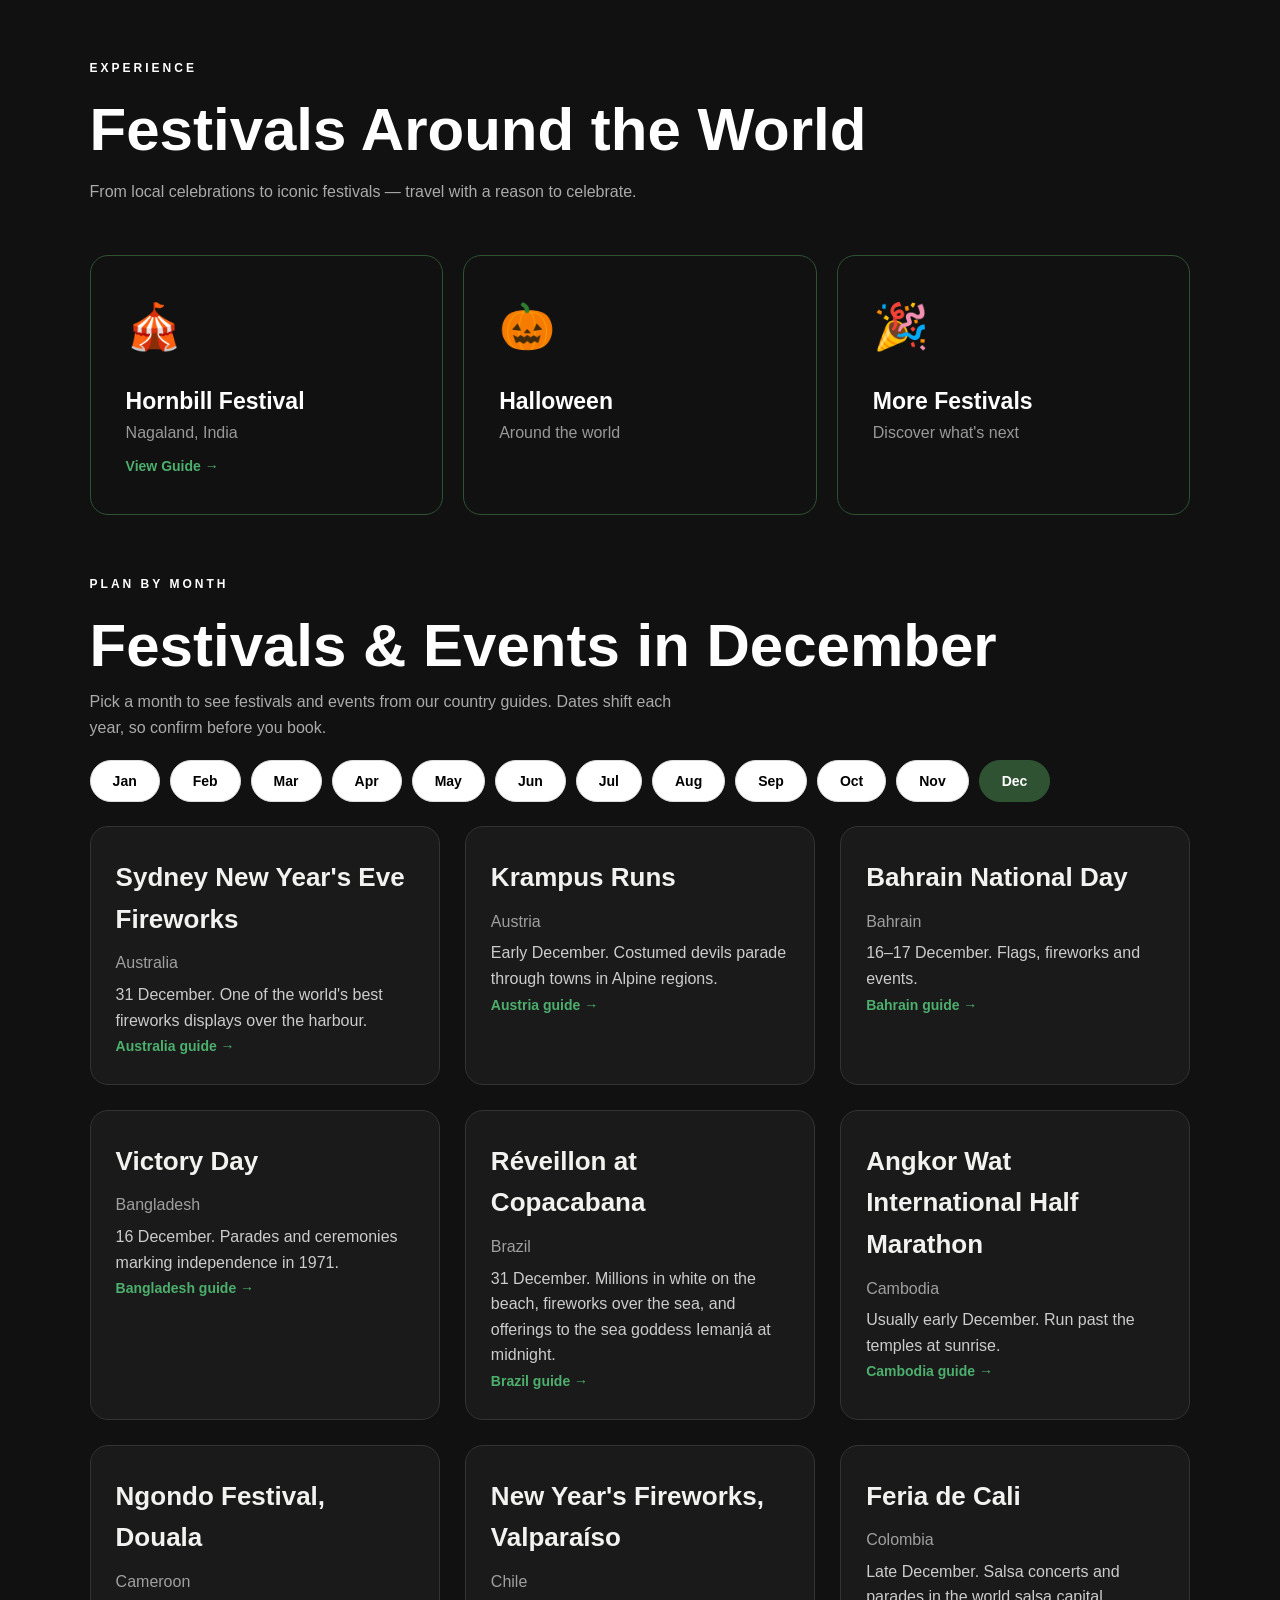
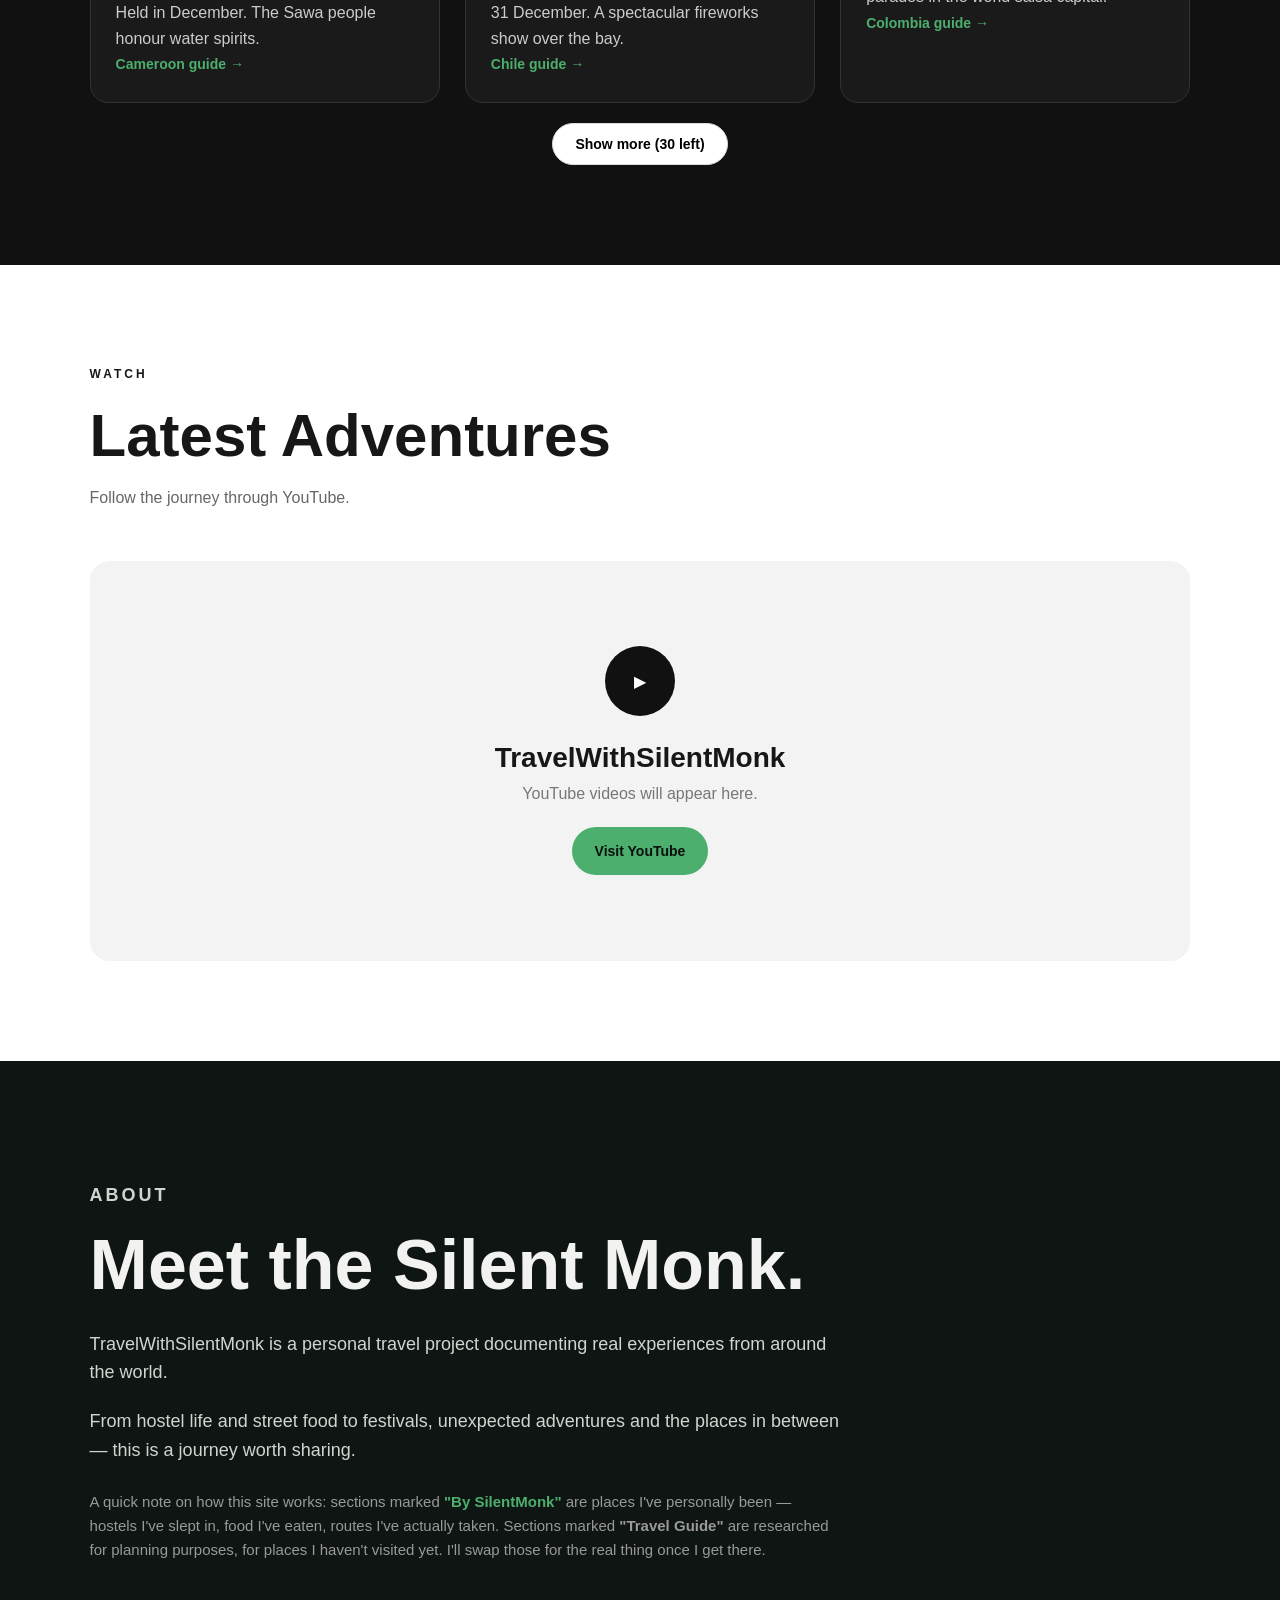
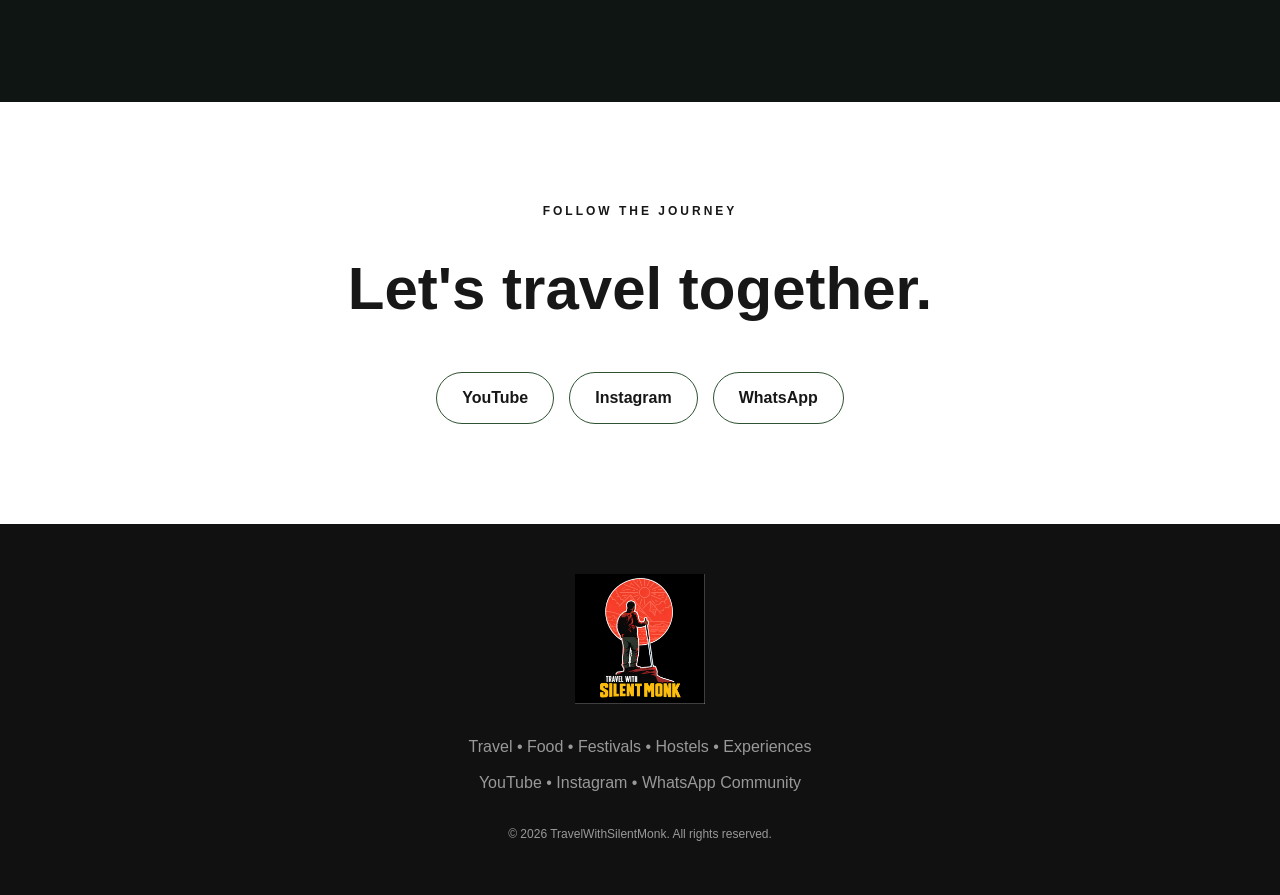
==== commit 10553543: "Use original logo unchanged; dark navbar to match Co-Authored-By: Claude Sonnet 5.5 <noreply@anthrop" ====
--- a/index.html
+++ b/index.html
@@ -21,7 +21,7 @@
 
         <div class="logo">
             <a href="index.html">
-                <img src="logo-navbar.png" alt="TravelWithSilentMonk" style="height: 44px; vertical-align: middle;">
+                <img src="logo.png" alt="TravelWithSilentMonk" style="height: 70px; width: 70px; vertical-align: middle;">
             </a>
         </div>
 
@@ -564,7 +564,7 @@
 
     <footer>
 
-        <img src="logo-footer.png" alt="TravelWithSilentMonk" style="height: 80px; margin-bottom: 15px;">
+        <img src="logo.png" alt="TravelWithSilentMonk" style="height: 130px; width: 130px; margin-bottom: 15px;">
 
         <p>
             Travel • Food • Festivals • Hostels • Experiences
--- a/style.css
+++ b/style.css
@@ -830,3 +830,7 @@
     body, .section, .dark-section { background: #fff !important; color: #000 !important; }
     .section h2, .section h3, .section li, .section p { color: #000 !important; }
 }
+
+/* Dark navbar to match the black logo background */
+.navbar { background: #000; border-bottom: 1px solid #222; }
+.navbar nav a { color: #fff; }
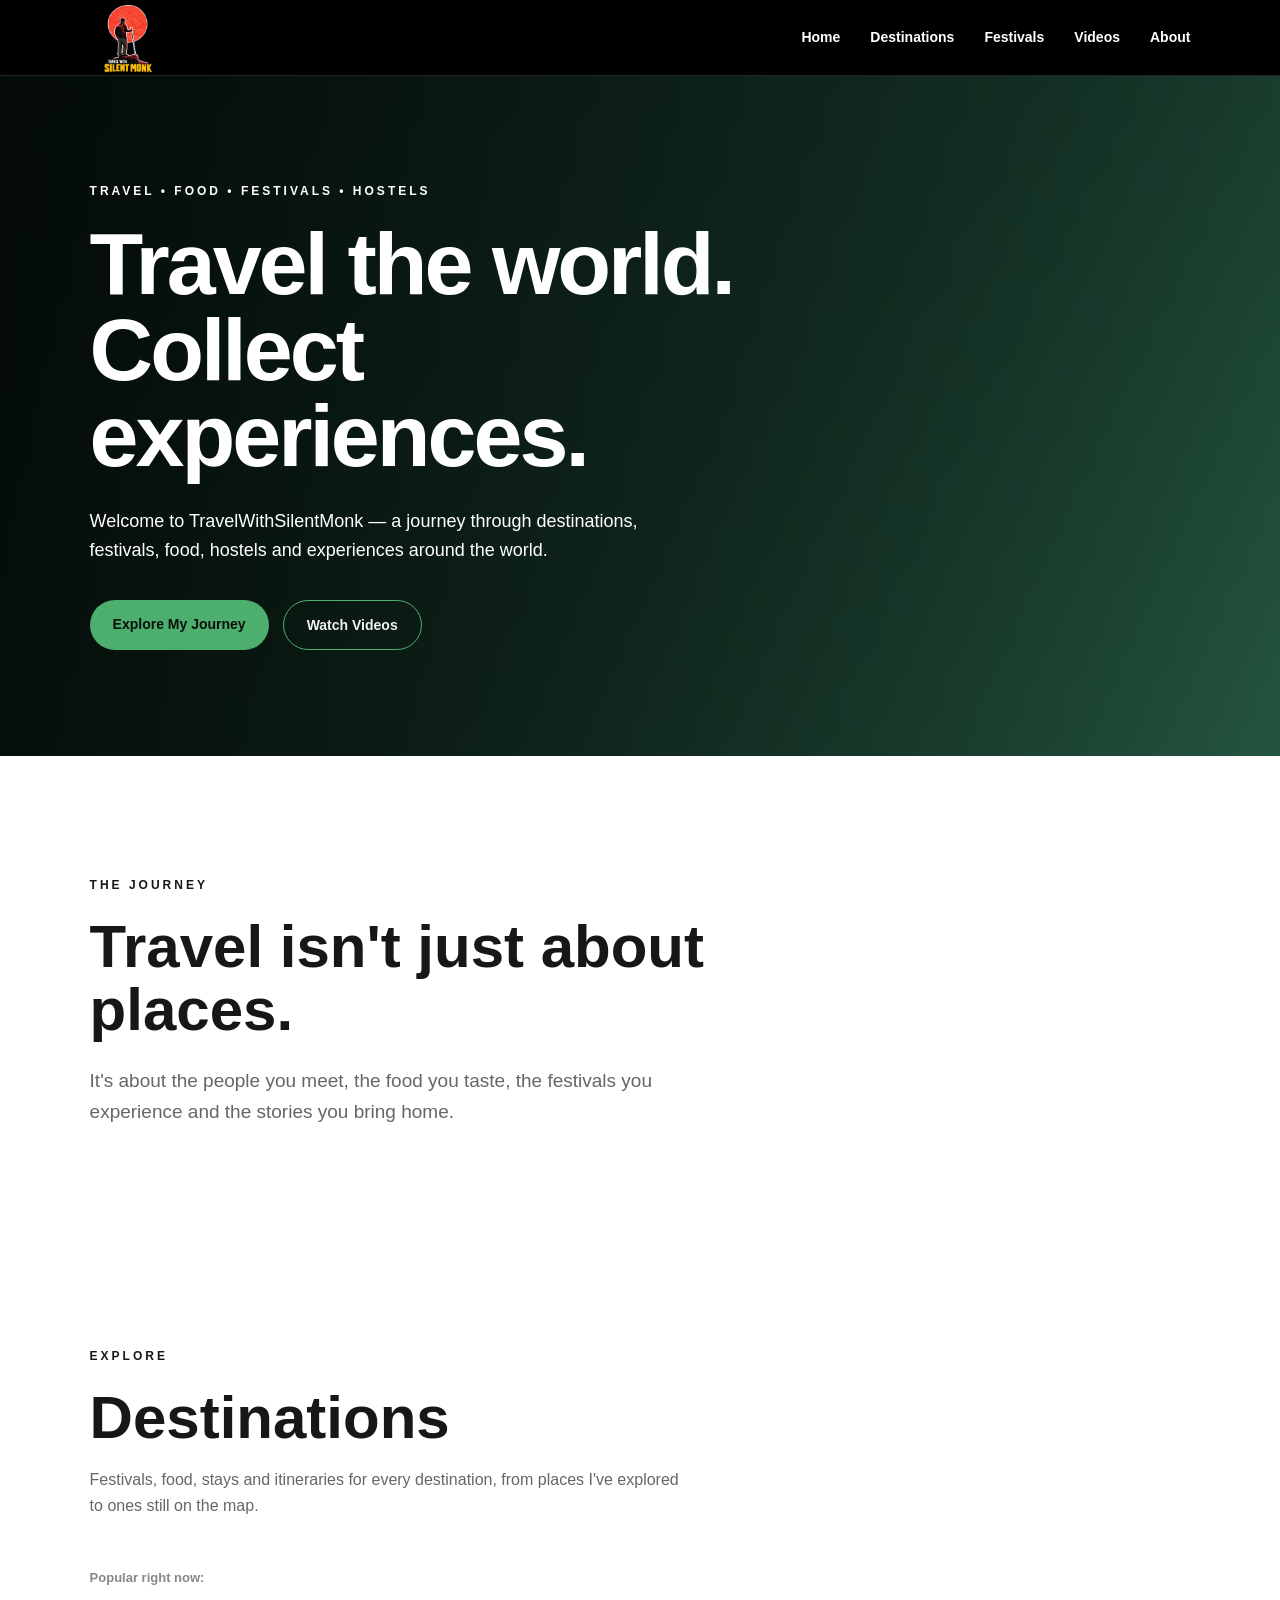
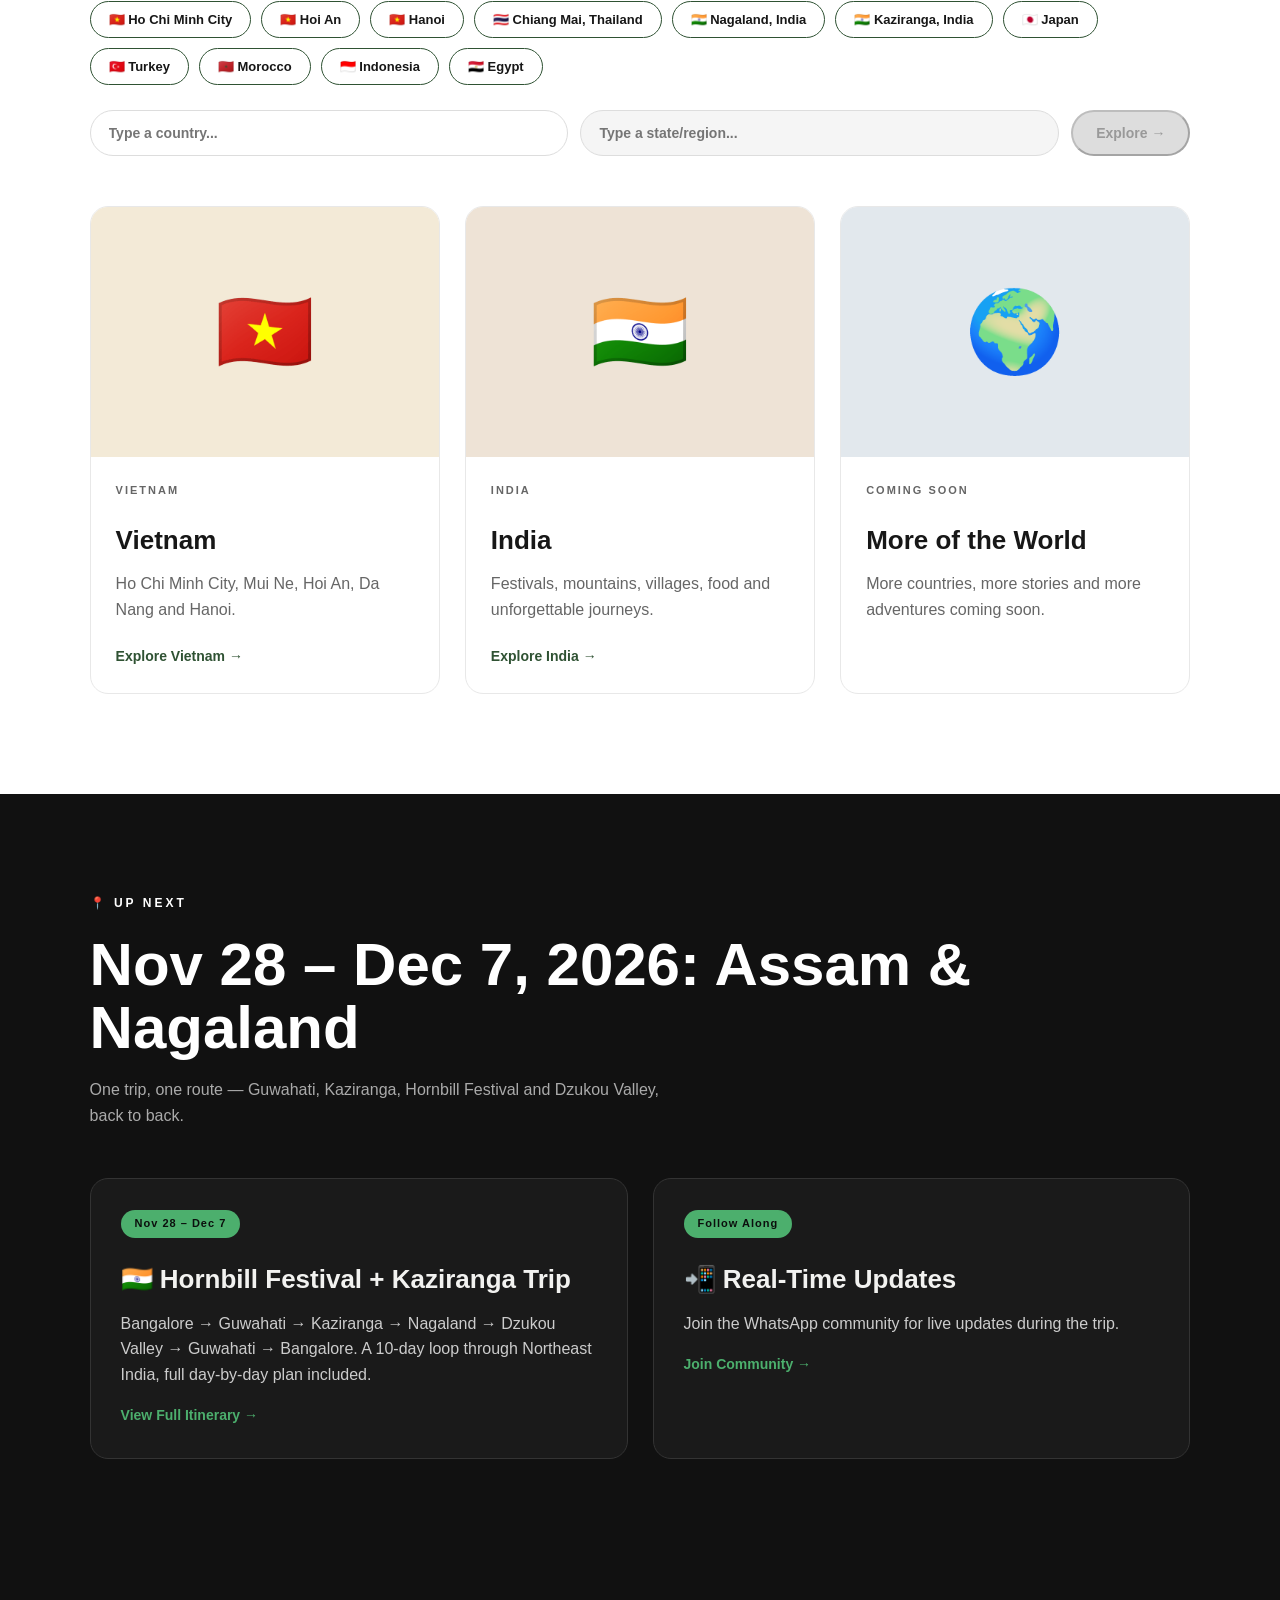
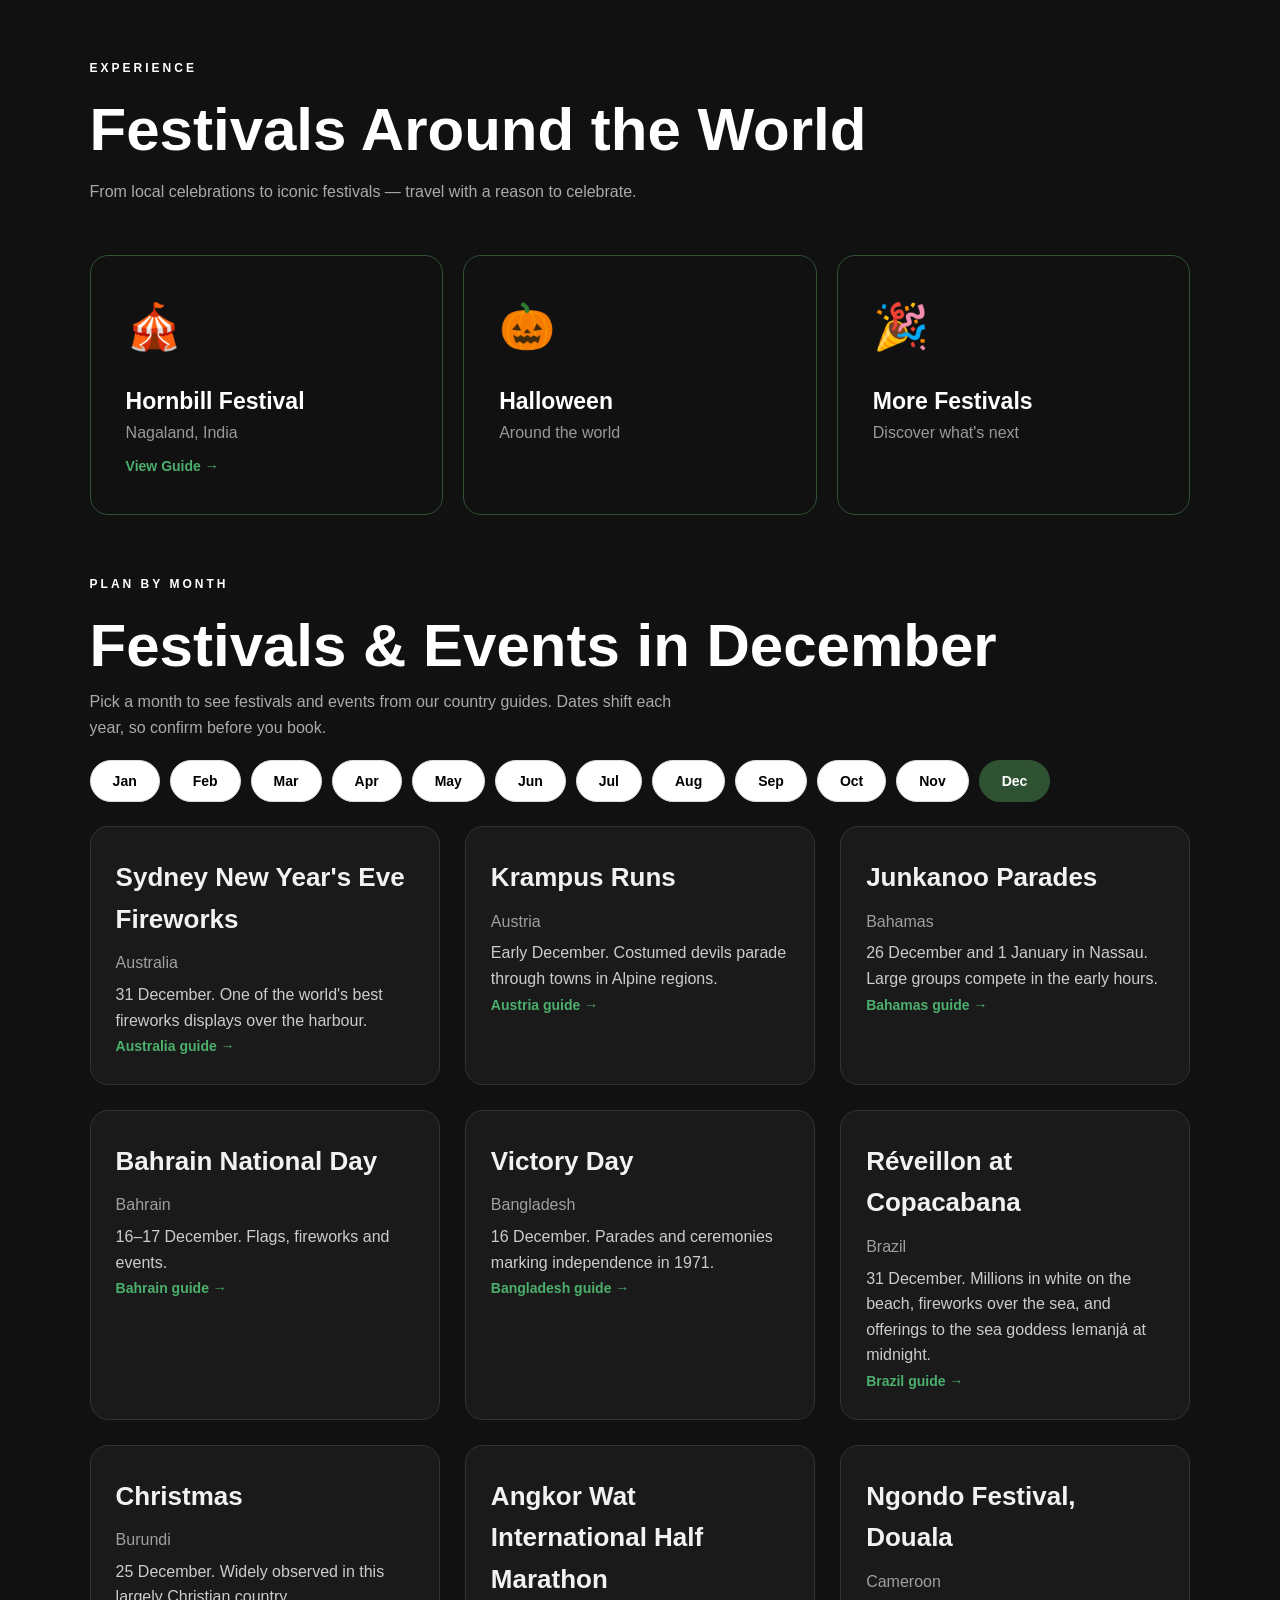
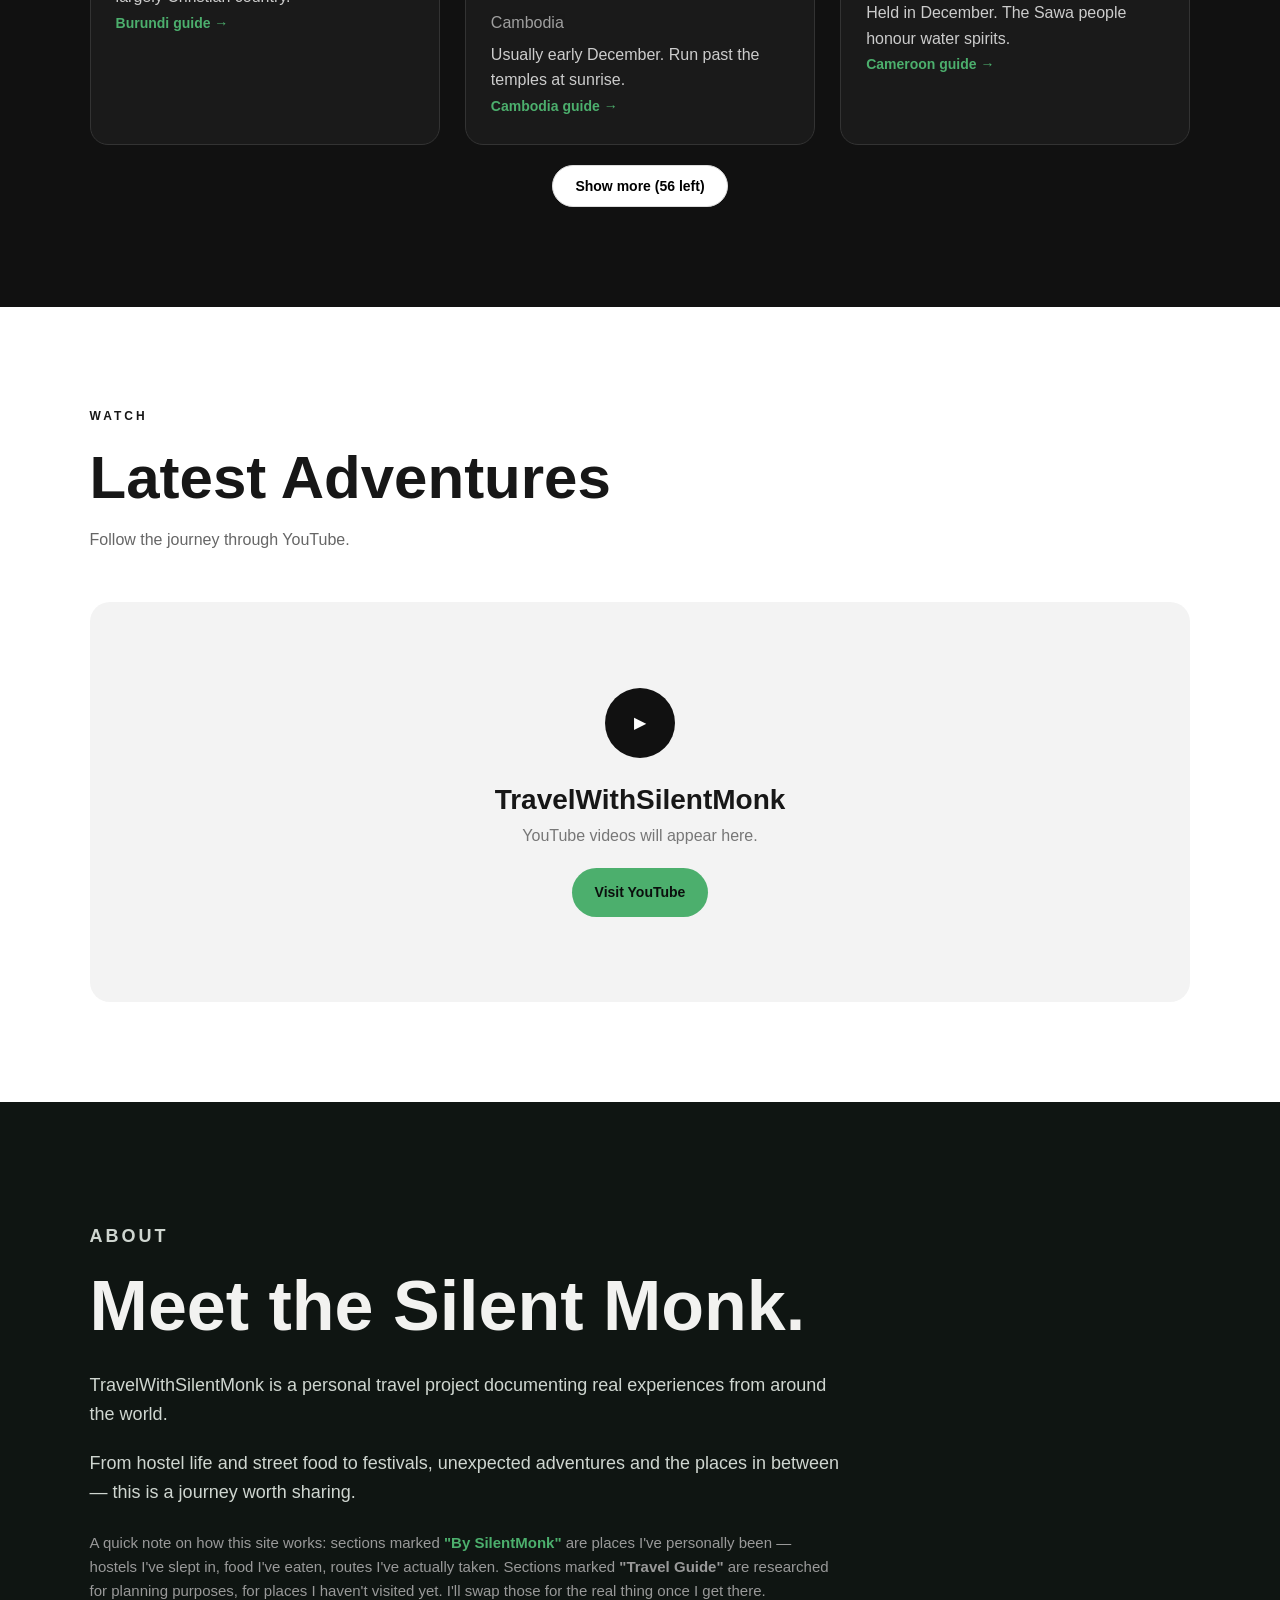
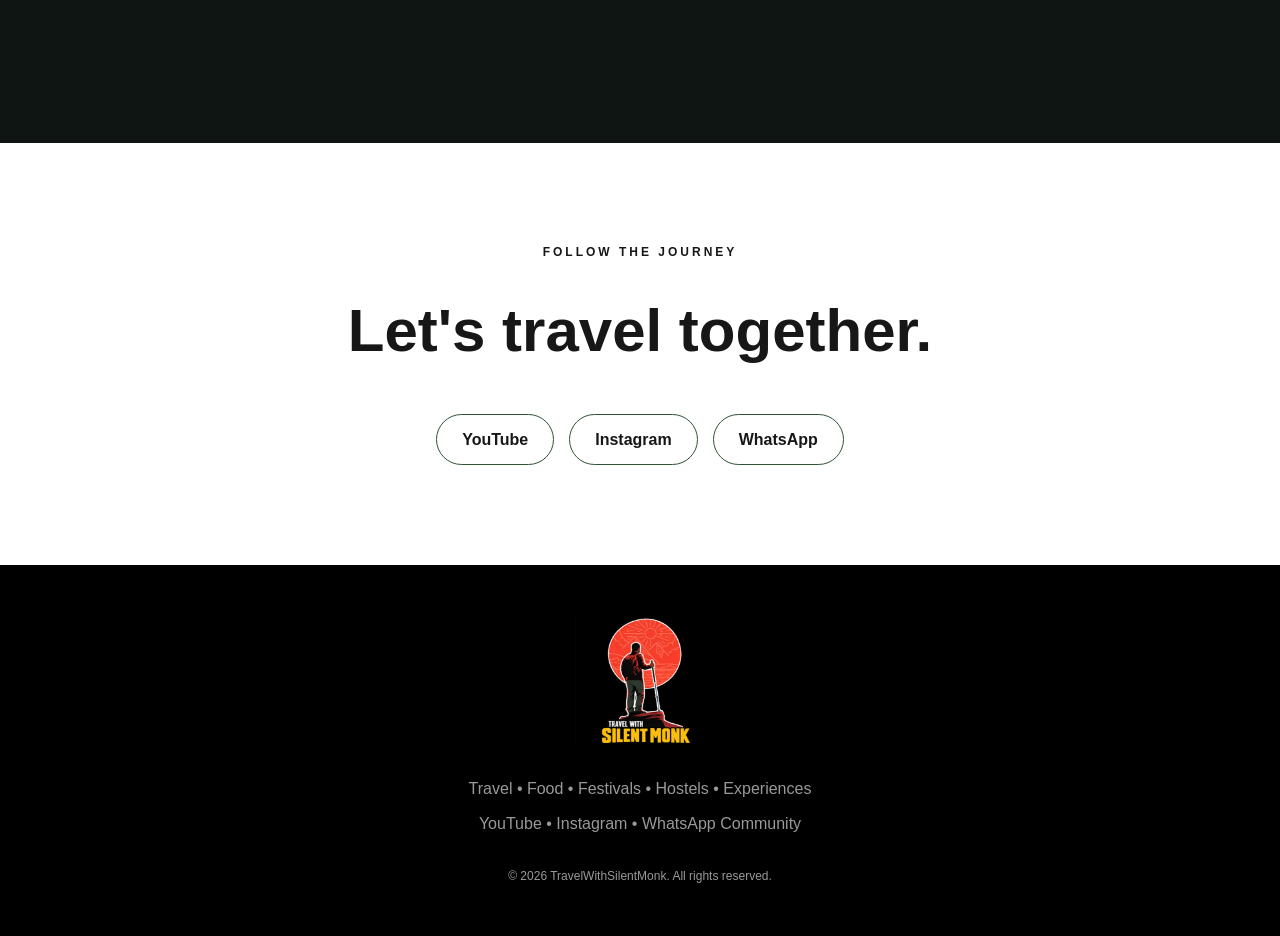
==== commit 7aa2548e: "Add 72 more country guides (198 total) with visa data, regions, sitemap and Top 3 cards Co-Authored-" ====
--- a/index.html
+++ b/index.html
@@ -144,7 +144,7 @@
 
         <script src="countries-data.js"></script>
         <script>
-            const stateData = {"Afghanistan": ["Badakhshan", "Badghis", "Baghlan", "Balkh", "Bamyan", "Daykundi", "Farah", "Faryab", "Ghazni", "Ghor", "Helmand", "Herat", "Jowzjan", "Kabul", "Kandahar", "Kapisa", "Khost", "Kunar", "Kunduz", "Laghman", "Logar", "Nangarhar", "Nimruz", "Nuristan", "Paktia", "Paktika", "Panjshir", "Parwan", "Samangan", "Sar-e Pol", "Takhar", "Urozgan", "Wardak", "Zabul"], "Albania": ["Berat", "Diber", "Durres", "Elbasan", "Fier", "Gjirokaster", "Korce", "Kukes", "Lezhe", "Shkoder", "Tirane", "Vlore"], "Algeria": ["Adrar", "Algiers", "Annaba", "Batna", "Bechar", "Bejaia", "Biskra", "Blida", "Bouira", "Constantine", "Djelfa", "El Oued", "Ghardaia", "Oran", "Ouargla", "Setif", "Tamanrasset", "Tiaret", "Tizi Ouzou", "Tlemcen"], "Argentina": ["Buenos Aires", "Catamarca", "Chaco", "Chubut", "Cordoba", "Corrientes", "Entre Rios", "Formosa", "Jujuy", "La Pampa", "La Rioja", "Mendoza", "Misiones", "Neuquen", "Rio Negro", "Salta", "San Juan", "San Luis", "Santa Cruz", "Santa Fe", "Santiago del Estero", "Tierra del Fuego", "Tucuman"], "Armenia": ["Aragatsotn", "Ararat", "Armavir", "Gegharkunik", "Kotayk", "Lori", "Shirak", "Syunik", "Tavush", "Vayots Dzor", "Yerevan"], "Australia": ["Australian Capital Territory", "New South Wales", "Northern Territory", "Queensland", "South Australia", "Tasmania", "Victoria", "Western Australia"], "Austria": ["Burgenland", "Carinthia", "Lower Austria", "Salzburg", "Styria", "Tyrol", "Upper Austria", "Vienna", "Vorarlberg"], "Azerbaijan": ["Absheron", "Aran", "Baku", "Daglig Shirvan", "Ganja", "Guba-Khachmaz", "Lankaran", "Nakhchivan", "Shaki-Zaqatala", "Yukhari-Garabakh"], "Bahrain": ["Capital", "Muharraq", "Northern", "Southern"], "Bangladesh": ["Barisal", "Chittagong", "Dhaka", "Khulna", "Mymensingh", "Rajshahi", "Rangpur", "Sylhet"], "Belarus": ["Brest", "Gomel", "Grodno", "Minsk", "Mogilev", "Vitebsk"], "Belgium": ["Antwerp", "Brussels-Capital", "East Flanders", "Flemish Brabant", "Hainaut", "Liege", "Limburg", "Luxembourg", "Namur", "Walloon Brabant", "West Flanders"], "Belize": ["Belize", "Cayo", "Corozal", "Orange Walk", "Stann Creek", "Toledo"], "Bhutan": ["Bumthang", "Chukha", "Dagana", "Gasa", "Haa", "Lhuentse", "Mongar", "Paro", "Pemagatshel", "Punakha", "Samdrup Jongkhar", "Samtse", "Sarpang", "Thimphu", "Trashigang", "Trashiyangtse", "Trongsa", "Tsirang", "Wangdue Phodrang", "Zhemgang"], "Bolivia": ["Beni", "Chuquisaca", "Cochabamba", "La Paz", "Oruro", "Pando", "Potosi", "Santa Cruz", "Tarija"], "Bosnia and Herzegovina": ["Brcko District", "Federation of Bosnia and Herzegovina", "Republika Srpska"], "Botswana": ["Central", "Ghanzi", "Kgalagadi", "Kgatleng", "Kweneng", "North East", "North West", "South East", "Southern"], "Brazil": ["Acre", "Alagoas", "Amapa", "Amazonas", "Bahia", "Ceara", "Distrito Federal", "Espirito Santo", "Goias", "Maranhao", "Mato Grosso", "Mato Grosso do Sul", "Minas Gerais", "Para", "Paraiba", "Parana", "Pernambuco", "Piaui", "Rio Grande do Norte", "Rio Grande do Sul", "Rio de Janeiro", "Rondonia", "Roraima", "Santa Catarina", "Sao Paulo", "Sergipe", "Tocantins"], "Brunei": ["Belait", "Brunei-Muara", "Temburong", "Tutong"], "Bulgaria": ["Blagoevgrad", "Burgas", "Dobrich", "Gabrovo", "Haskovo", "Kardzhali", "Kyustendil", "Lovech", "Montana", "Pazardzhik", "Pernik", "Pleven", "Plovdiv", "Razgrad", "Ruse", "Shumen", "Silistra", "Sliven", "Smolyan", "Sofia", "Sofia City", "Stara Zagora", "Targovishte", "Varna", "Veliko Tarnovo", "Vidin", "Vratsa", "Yambol"], "Cambodia": ["Banteay Meanchey", "Battambang", "Kampong Cham", "Kampong Chhnang", "Kampong Speu", "Kampong Thom", "Kampot", "Kandal", "Kep", "Koh Kong", "Kratie", "Mondulkiri", "Oddar Meanchey", "Pailin", "Phnom Penh", "Preah Vihear", "Prey Veng", "Pursat", "Ratanakiri", "Siem Reap", "Sihanoukville", "Stung Treng", "Svay Rieng", "Takeo", "Tboung Khmum"], "Cameroon": ["Adamawa", "Centre", "East", "Far North", "Littoral", "North", "Northwest", "South", "Southwest", "West"], "Canada": ["Alberta", "British Columbia", "Manitoba", "New Brunswick", "Newfoundland and Labrador", "Northwest Territories", "Nova Scotia", "Nunavut", "Ontario", "Prince Edward Island", "Quebec", "Saskatchewan", "Yukon"], "Chile": ["Antofagasta", "Araucania", "Arica y Parinacota", "Atacama", "Aysen", "Biobio", "Coquimbo", "Los Lagos", "Los Rios", "Magallanes", "Maule", "Metropolitana de Santiago", "Nuble", "O'Higgins", "Tarapaca", "Valparaiso"], "China": ["Anhui", "Beijing", "Chongqing", "Fujian", "Gansu", "Guangdong", "Guangxi", "Guizhou", "Hainan", "Hebei", "Heilongjiang", "Henan", "Hong Kong", "Hubei", "Hunan", "Inner Mongolia", "Jiangsu", "Jiangxi", "Jilin", "Liaoning", "Macau", "Ningxia", "Qinghai", "Shaanxi", "Shandong", "Shanghai", "Shanxi", "Sichuan", "Tianjin", "Tibet", "Xinjiang", "Yunnan", "Zhejiang"], "Colombia": ["Amazonas", "Antioquia", "Arauca", "Atlantico", "Bolivar", "Boyaca", "Caldas", "Caqueta", "Casanare", "Cauca", "Cesar", "Choco", "Cordoba", "Cundinamarca", "Guainia", "Guaviare", "Huila", "La Guajira", "Magdalena", "Meta", "Narino", "Norte de Santander", "Putumayo", "Quindio", "Risaralda", "San Andres y Providencia", "Santander", "Sucre", "Tolima", "Valle del Cauca", "Vaupes", "Vichada"], "Costa Rica": ["Alajuela", "Cartago", "Guanacaste", "Heredia", "Limon", "Puntarenas", "San Jose"], "Croatia": ["Dubrovnik-Neretva", "Istria", "Karlovac", "Medimurje", "Osijek-Baranja", "Primorje-Gorski Kotar", "Sibenik-Knin", "Split-Dalmatia", "Varazdin", "Zadar", "Zagreb"], "Cuba": ["Artemisa", "Camaguey", "Ciego de Avila", "Cienfuegos", "Granma", "Guantanamo", "Havana", "Holguin", "Isla de la Juventud", "Las Tunas", "Matanzas", "Mayabeque", "Pinar del Rio", "Sancti Spiritus", "Santiago de Cuba", "Villa Clara"], "Cyprus": ["Famagusta", "Kyrenia", "Larnaca", "Limassol", "Nicosia", "Paphos"], "Czech Republic": ["Central Bohemian", "Hradec Kralove", "Karlovy Vary", "Liberec", "Moravian-Silesian", "Olomouc", "Pardubice", "Plzen", "Prague", "South Bohemian", "South Moravian", "Usti nad Labem", "Vysocina", "Zlin"], "Denmark": ["Capital Region", "Central Denmark", "North Denmark", "Region Zealand", "Region of Southern Denmark"], "Dominican Republic": ["Barahona", "Duarte", "Espaillat", "La Altagracia", "La Vega", "Puerto Plata", "San Cristobal", "San Pedro de Macoris", "Santiago", "Santo Domingo"], "Ecuador": ["Azuay", "Bolivar", "Canar", "Carchi", "Chimborazo", "Cotopaxi", "El Oro", "Esmeraldas", "Galapagos", "Guayas", "Imbabura", "Loja", "Los Rios", "Manabi", "Morona-Santiago", "Napo", "Orellana", "Pastaza", "Pichincha", "Santa Elena", "Santo Domingo de los Tsachilas", "Sucumbios", "Tungurahua", "Zamora-Chinchipe"], "Egypt": ["Alexandria", "Assiut", "Aswan", "Beheira", "Beni Suef", "Cairo", "Dakahlia", "Fayoum", "Giza", "Ismailia", "Luxor", "Minya", "North Sinai", "Port Said", "Qena", "Red Sea", "Sharqia", "Sohag", "South Sinai", "Suez"], "El Salvador": ["Ahuachapan", "Cabanas", "Chalatenango", "Cuscatlan", "La Libertad", "La Paz", "La Union", "Morazan", "San Miguel", "San Salvador", "San Vicente", "Santa Ana", "Sonsonate", "Usulutan"], "Estonia": ["Harju", "Hiiu", "Ida-Viru", "Jarva", "Laane", "Laane-Viru", "Parnu", "Polva", "Rapla", "Saare", "Tartu", "Valga", "Viljandi", "Voru"], "Ethiopia": ["Addis Ababa", "Afar", "Amhara", "Benishangul-Gumuz", "Dire Dawa", "Gambela", "Harari", "Oromia", "Sidama", "Somali", "South West Ethiopia Peoples", "Southern Nations Nationalities and Peoples", "Tigray"], "Fiji": ["Central", "Eastern", "Northern", "Western"], "Finland": ["Aland", "Central Finland", "Central Ostrobothnia", "Kainuu", "Kanta-Hame", "Kymenlaakso", "Lapland", "North Karelia", "North Ostrobothnia", "North Savo", "Ostrobothnia", "Paijat-Hame", "Pirkanmaa", "Satakunta", "South Karelia", "South Ostrobothnia", "South Savo", "Southwest Finland", "Uusimaa"], "France": ["Auvergne-Rhone-Alpes", "Bourgogne-Franche-Comte", "Brittany", "Centre-Val de Loire", "Corsica", "Grand Est", "Hauts-de-France", "Ile-de-France", "Normandy", "Nouvelle-Aquitaine", "Occitanie", "Pays de la Loire", "Provence-Alpes-Cote d'Azur"], "Georgia": ["Abkhazia", "Adjara", "Guria", "Imereti", "Kakheti", "Kvemo Kartli", "Mtskheta-Mtianeti", "Racha-Lechkhumi", "Samegrelo-Zemo Svaneti", "Samtskhe-Javakheti", "Shida Kartli", "Tbilisi"], "Germany": ["Baden-Wurttemberg", "Bavaria", "Berlin", "Brandenburg", "Bremen", "Hamburg", "Hesse", "Lower Saxony", "Mecklenburg-Vorpommern", "North Rhine-Westphalia", "Rhineland-Palatinate", "Saarland", "Saxony", "Saxony-Anhalt", "Schleswig-Holstein", "Thuringia"], "Ghana": ["Ahafo", "Ashanti", "Bono", "Bono East", "Central", "Eastern", "Greater Accra", "North East", "Northern", "Oti", "Savannah", "Upper East", "Upper West", "Volta", "Western", "Western North"], "Greece": ["Attica", "Central Greece", "Central Macedonia", "Crete", "Eastern Macedonia and Thrace", "Epirus", "Ionian Islands", "North Aegean", "Peloponnese", "South Aegean", "Thessaly", "Western Greece", "Western Macedonia"], "Guatemala": ["Alta Verapaz", "Baja Verapaz", "Chimaltenango", "Chiquimula", "El Progreso", "Escuintla", "Guatemala", "Huehuetenango", "Izabal", "Jalapa", "Jutiapa", "Peten", "Quetzaltenango", "Quiche", "Retalhuleu", "Sacatepequez", "San Marcos", "Santa Rosa", "Solola", "Suchitepequez", "Totonicapan", "Zacapa"], "Honduras": ["Atlantida", "Choluteca", "Colon", "Comayagua", "Copan", "Cortes", "El Paraiso", "Francisco Morazan", "Gracias a Dios", "Intibuca", "Islas de la Bahia", "La Paz", "Lempira", "Ocotepeque", "Olancho", "Santa Barbara", "Valle", "Yoro"], "Hong Kong": ["Hong Kong Island", "Kowloon", "New Territories"], "Hungary": ["Bacs-Kiskun", "Baranya", "Bekes", "Borsod-Abauj-Zemplen", "Budapest", "Csongrad-Csanad", "Fejer", "Gyor-Moson-Sopron", "Hajdu-Bihar", "Heves", "Jasz-Nagykun-Szolnok", "Komarom-Esztergom", "Nograd", "Pest", "Somogy", "Szabolcs-Szatmar-Bereg", "Tolna", "Vas", "Veszprem", "Zala"], "Iceland": ["Capital Region", "Eastern Region", "Northeastern Region", "Northwestern Region", "Southern Peninsula", "Southern Region", "Western Region", "Westfjords"], "India": ["Andaman and Nicobar Islands", "Andhra Pradesh", "Arunachal Pradesh", "Assam", "Bihar", "Chandigarh", "Chhattisgarh", "Dadra and Nagar Haveli and Daman and Diu", "Delhi", "Goa", "Gujarat", "Haryana", "Himachal Pradesh", "Jammu and Kashmir", "Jharkhand", "Karnataka", "Kerala", "Ladakh", "Lakshadweep", "Madhya Pradesh", "Maharashtra", "Manipur", "Meghalaya", "Mizoram", "Nagaland", "Odisha", "Puducherry", "Punjab", "Rajasthan", "Sikkim", "Tamil Nadu", "Telangana", "Tripura", "Uttar Pradesh", "Uttarakhand", "West Bengal"], "Indonesia": ["Aceh", "Bali", "Banten", "Bengkulu", "Central Java", "Central Kalimantan", "Central Sulawesi", "East Java", "East Kalimantan", "East Nusa Tenggara", "Gorontalo", "Jakarta", "Jambi", "Lampung", "Maluku", "North Kalimantan", "North Maluku", "North Sulawesi", "North Sumatra", "Papua", "Riau", "Riau Islands", "South Kalimantan", "South Sulawesi", "South Sumatra", "Southeast Sulawesi", "West Java", "West Kalimantan", "West Nusa Tenggara", "West Papua", "West Sulawesi", "West Sumatra", "Yogyakarta"], "Iran": ["Alborz", "Ardabil", "Bushehr", "Chaharmahal and Bakhtiari", "East Azerbaijan", "Fars", "Gilan", "Golestan", "Hamadan", "Hormozgan", "Ilam", "Isfahan", "Kerman", "Kermanshah", "Khuzestan", "Kohgiluyeh and Boyer-Ahmad", "Kurdistan", "Lorestan", "Markazi", "Mazandaran", "North Khorasan", "Qazvin", "Qom", "Razavi Khorasan", "Semnan", "Sistan and Baluchestan", "South Khorasan", "Tehran", "West Azerbaijan", "Yazd", "Zanjan"], "Iraq": ["Anbar", "Babil", "Baghdad", "Basra", "Dhi Qar", "Diyala", "Dohuk", "Erbil", "Karbala", "Kirkuk", "Maysan", "Muthanna", "Najaf", "Nineveh", "Qadisiyyah", "Saladin", "Sulaymaniyah", "Wasit"], "Ireland": ["Connacht", "Leinster", "Munster", "Ulster (Republic part: Cavan, Donegal, Monaghan)"], "Israel": ["Central", "Haifa", "Jerusalem", "Northern", "Southern", "Tel Aviv"], "Italy": ["Abruzzo", "Aosta Valley", "Apulia", "Basilicata", "Calabria", "Campania", "Emilia-Romagna", "Friuli-Venezia Giulia", "Lazio", "Liguria", "Lombardy", "Marche", "Molise", "Piedmont", "Sardinia", "Sicily", "Trentino-Alto Adige", "Tuscany", "Umbria", "Veneto"], "Jamaica": ["Clarendon", "Hanover", "Kingston", "Manchester", "Portland", "St. Andrew", "St. Ann", "St. Catherine", "St. Elizabeth", "St. James", "St. Mary", "St. Thomas", "Trelawny", "Westmoreland"], "Japan": ["Aichi", "Akita", "Aomori", "Chiba", "Ehime", "Fukui", "Fukuoka", "Fukushima", "Gifu", "Gunma", "Hiroshima", "Hokkaido", "Hyogo", "Ibaraki", "Ishikawa", "Iwate", "Kagawa", "Kagoshima", "Kanagawa", "Kochi", "Kumamoto", "Kyoto", "Mie", "Miyagi", "Miyazaki", "Nagano", "Nagasaki", "Nara", "Niigata", "Oita", "Okayama", "Okinawa", "Osaka", "Saga", "Saitama", "Shiga", "Shimane", "Shizuoka", "Tochigi", "Tokushima", "Tokyo", "Tottori", "Toyama", "Wakayama", "Yamagata", "Yamaguchi", "Yamanashi"], "Jordan": ["Ajloun", "Amman", "Aqaba", "Balqa", "Irbid", "Jerash", "Karak", "Ma'an", "Madaba", "Mafraq", "Tafilah", "Zarqa"], "Kazakhstan": ["Akmola", "Aktobe", "Almaty", "Almaty City", "Astana City", "Atyrau", "East Kazakhstan", "Jambyl", "Karagandy", "Kostanay", "Kyzylorda", "Mangystau", "North Kazakhstan", "Pavlodar", "Shymkent City", "Turkestan", "West Kazakhstan"], "Kenya": ["Bungoma", "Garissa", "Kajiado", "Kakamega", "Kiambu", "Kilifi", "Kisumu", "Machakos", "Meru", "Mombasa", "Nairobi", "Nakuru", "Nyeri", "Turkana", "Uasin Gishu"], "Kuwait": ["Ahmadi", "Al Asimah", "Farwaniya", "Hawalli", "Jahra", "Mubarak Al-Kabeer"], "Kyrgyzstan": ["Batken", "Bishkek City", "Chuy", "Issyk-Kul", "Jalal-Abad", "Naryn", "Osh", "Osh City", "Talas"], "Laos": ["Attapeu", "Bokeo", "Bolikhamxai", "Champasak", "Houaphanh", "Khammouane", "Luang Namtha", "Luang Prabang", "Oudomxay", "Phongsaly", "Sainyabuli", "Salavan", "Savannakhet", "Sekong", "Vientiane Prefecture", "Vientiane Province", "Xaisomboun", "Xiangkhouang"], "Latvia": ["Daugavpils", "Jelgava", "Jurmala", "Kurzeme", "Latgale", "Liepaja", "Riga", "Ventspils", "Vidzeme", "Zemgale"], "Lebanon": ["Akkar", "Baalbek-Hermel", "Beirut", "Beqaa", "Mount Lebanon", "Nabatieh", "North Lebanon", "South Lebanon"], "Lithuania": ["Alytus", "Kaunas", "Klaipeda", "Marijampole", "Panevezys", "Siauliai", "Taurage", "Telsiai", "Utena", "Vilnius"], "Luxembourg": ["Diekirch District", "Grevenmacher District", "Luxembourg District"], "Malaysia": ["Johor", "Kedah", "Kelantan", "Kuala Lumpur", "Labuan", "Malacca", "Negeri Sembilan", "Pahang", "Penang", "Perak", "Perlis", "Putrajaya", "Sabah", "Sarawak", "Selangor", "Terengganu"], "Maldives": ["Addu City", "Central Province", "Fuvahmulah", "Kulhudhuffushi", "Male", "North Central Province", "North Province", "South Central Province", "South Province", "Upper North Province", "Upper South Province"], "Malta": ["Gozo Region", "Northern Harbour Region", "Northern Region", "South Eastern Region", "Southern Harbour Region", "Western Region"], "Mexico": ["Aguascalientes", "Baja California", "Baja California Sur", "Campeche", "Chiapas", "Chihuahua", "Coahuila", "Colima", "Durango", "Guanajuato", "Guerrero", "Hidalgo", "Jalisco", "Mexico City", "Mexico State", "Michoacan", "Morelos", "Nayarit", "Nuevo Leon", "Oaxaca", "Puebla", "Queretaro", "Quintana Roo", "San Luis Potosi", "Sinaloa", "Sonora", "Tabasco", "Tamaulipas", "Tlaxcala", "Veracruz", "Yucatan", "Zacatecas"], "Mongolia": ["Arkhangai", "Bayan-Olgii", "Bayankhongor", "Bulgan", "Darkhan-Uul", "Dornod", "Dornogovi", "Dundgovi", "Govi-Altai", "Govisumber", "Khentii", "Khovd", "Khuvsgul", "Omnogovi", "Orkhon", "Ovorkhangai", "Selenge", "Sukhbaatar", "Tov", "Ulaanbaatar", "Uvs", "Zavkhan"], "Montenegro": ["Bar", "Bijelo Polje", "Budva", "Cetinje", "Herceg Novi", "Kotor", "Niksic", "Pljevlja", "Podgorica"], "Morocco": ["Beni Mellal-Khenifra", "Casablanca-Settat", "Dakhla-Oued Ed-Dahab", "Draa-Tafilalet", "Eastern", "Fes-Meknes", "Guelmim-Oued Noun", "Laayoune-Sakia El Hamra", "Marrakesh-Safi", "Oriental", "Rabat-Sale-Kenitra", "Souss-Massa", "Tanger-Tetouan-Al Hoceima"], "Myanmar": ["Ayeyarwady", "Bago", "Chin", "Kachin", "Kayah", "Kayin", "Magway", "Mandalay", "Mon", "Naypyidaw", "Rakhine", "Sagaing", "Shan", "Tanintharyi", "Yangon"], "Nepal": ["Bagmati", "Gandaki", "Karnali", "Koshi", "Lumbini", "Madhesh", "Sudurpashchim"], "Netherlands": ["Drenthe", "Flevoland", "Friesland", "Gelderland", "Groningen", "Limburg", "North Brabant", "North Holland", "Overijssel", "South Holland", "Utrecht", "Zeeland"], "New Zealand": ["Auckland", "Bay of Plenty", "Canterbury", "Gisborne", "Hawke's Bay", "Manawatu-Whanganui", "Marlborough", "Nelson", "Northland", "Otago", "Southland", "Taranaki", "Tasman", "Waikato", "Wellington", "West Coast"], "Nicaragua": ["Boaco", "Carazo", "Chinandega", "Chontales", "Esteli", "Granada", "Jinotega", "Leon", "Madriz", "Managua", "Masaya", "Matagalpa", "Nueva Segovia", "Rio San Juan", "Rivas"], "Nigeria": ["Abia", "Adamawa", "Akwa Ibom", "Anambra", "Bauchi", "Bayelsa", "Benue", "Borno", "Cross River", "Delta", "Ebonyi", "Edo", "Ekiti", "Enugu", "FCT Abuja", "Gombe", "Imo", "Jigawa", "Kaduna", "Kano", "Katsina", "Kebbi", "Kogi", "Kwara", "Lagos", "Nasarawa", "Niger", "Ogun", "Ondo", "Osun", "Oyo", "Plateau", "Rivers", "Sokoto", "Taraba", "Yobe", "Zamfara"], "North Macedonia": ["East", "Kumanovo", "Northeast", "Pelagonia", "Polog", "Skopje", "Southeast", "Southwest", "Vardar"], "Norway": ["Agder", "Innlandet", "More og Romsdal", "Nordland", "Oslo", "Rogaland", "Troms og Finnmark", "Trondelag", "Vestfold og Telemark", "Vestland", "Viken"], "Oman": ["Ad Dakhiliyah", "Ad Dhahirah", "Al Batinah North", "Al Batinah South", "Al Buraimi", "Al Wusta", "Ash Sharqiyah North", "Ash Sharqiyah South", "Dhofar", "Musandam", "Muscat"], "Pakistan": ["Azad Kashmir", "Balochistan", "Gilgit-Baltistan", "Islamabad Capital Territory", "Khyber Pakhtunkhwa", "Punjab", "Sindh"], "Panama": ["Bocas del Toro", "Chiriqui", "Cocle", "Colon", "Darien", "Embera-Wounaan", "Guna Yala", "Herrera", "Los Santos", "Ngobe-Bugle", "Panama", "Panama Oeste", "Veraguas"], "Papua New Guinea": ["Bougainville", "Central", "Chimbu", "East New Britain", "East Sepik", "Eastern Highlands", "Enga", "Gulf", "Madang", "Manus", "Milne Bay", "Morobe", "National Capital District", "New Ireland", "Oro", "Sandaun", "Southern Highlands", "West New Britain", "Western", "Western Highlands"], "Paraguay": ["Alto Paraguay", "Alto Parana", "Amambay", "Asuncion", "Boqueron", "Caaguazu", "Caazapa", "Canindeyu", "Central", "Concepcion", "Cordillera", "Guaira", "Itapua", "Misiones", "Neembucu", "Paraguari", "Presidente Hayes", "San Pedro"], "Peru": ["Amazonas", "Ancash", "Apurimac", "Arequipa", "Ayacucho", "Cajamarca", "Callao", "Cusco", "Huancavelica", "Huanuco", "Ica", "Junin", "La Libertad", "Lambayeque", "Lima", "Loreto", "Madre de Dios", "Moquegua", "Pasco", "Piura", "Puno", "San Martin", "Tacna", "Tumbes", "Ucayali"], "Philippines": ["Bangsamoro", "Bicol Region", "Cagayan Valley", "Calabarzon", "Caraga", "Central Luzon", "Central Visayas", "Cordillera Administrative Region", "Davao Region", "Eastern Visayas", "Ilocos Region", "Mimaropa", "National Capital Region", "Northern Mindanao", "Soccsksargen", "Western Visayas", "Zamboanga Peninsula"], "Poland": ["Greater Poland", "Kuyavian-Pomeranian", "Lesser Poland", "Lodz", "Lower Silesian", "Lublin", "Lubusz", "Masovian", "Opole", "Podlaskie", "Pomeranian", "Silesian", "Subcarpathian", "Swietokrzyskie", "Warmian-Masurian", "West Pomeranian"], "Portugal": ["Aveiro", "Azores", "Beja", "Braga", "Braganca", "Castelo Branco", "Coimbra", "Evora", "Faro", "Guarda", "Leiria", "Lisbon", "Madeira", "Portalegre", "Porto", "Santarem", "Setubal", "Viana do Castelo", "Vila Real", "Viseu"], "Qatar": ["Ad Dawhah", "Al Khor", "Al Rayyan", "Al Shahaniya", "Al Shamal", "Al Wakrah", "Umm Salal"], "Romania": ["Alba", "Arad", "Arges", "Bacau", "Bihor", "Bistrita-Nasaud", "Botosani", "Braila", "Brasov", "Bucharest", "Buzau", "Calarasi", "Caras-Severin", "Cluj", "Constanta", "Covasna", "Dambovita", "Dolj", "Galati", "Giurgiu", "Gorj", "Harghita", "Hunedoara", "Ialomita", "Iasi", "Ilfov", "Maramures", "Mehedinti", "Mures", "Neamt", "Olt", "Prahova", "Salaj", "Satu Mare", "Sibiu", "Suceava", "Teleorman", "Timis", "Tulcea", "Valcea", "Vaslui", "Vrancea"], "Russia": ["Bashkortostan", "Chelyabinsk Oblast", "Irkutsk Oblast", "Kemerovo Oblast", "Krasnodar Krai", "Krasnoyarsk Krai", "Moscow", "Nizhny Novgorod Oblast", "Novosibirsk Oblast", "Perm Krai", "Primorsky Krai", "Rostov Oblast", "Saint Petersburg", "Sakha Republic (Yakutia)", "Samara Oblast", "Saratov Oblast", "Sverdlovsk Oblast", "Tatarstan", "Volgograd Oblast", "Voronezh Oblast"], "Rwanda": ["Eastern Province", "Kigali", "Northern Province", "Southern Province", "Western Province"], "Saudi Arabia": ["Al Bahah", "Al Jouf", "Asir", "Eastern Province", "Hail", "Jazan", "Madinah", "Makkah", "Najran", "Northern Borders", "Qassim", "Riyadh", "Tabuk"], "Serbia": ["Belgrade", "Kosovo and Metohija", "Southern and Eastern Serbia", "Sumadija and Western Serbia", "Vojvodina"], "Singapore": ["Central Region", "East Region", "North Region", "North-East Region", "West Region"], "Slovakia": ["Banska Bystrica", "Bratislava", "Kosice", "Nitra", "Presov", "Trencin", "Trnava", "Zilina"], "Slovenia": ["Dolenjska", "Gorenjska", "Goriska", "Koroska", "Notranjsko-kraska", "Obalno-kraska", "Osrednjeslovenska", "Podravska", "Pomurska", "Savinjska", "Spodnjeposavska", "Zasavska"], "South Africa": ["Eastern Cape", "Free State", "Gauteng", "KwaZulu-Natal", "Limpopo", "Mpumalanga", "North West", "Northern Cape", "Western Cape"], "South Korea": ["Busan", "Daegu", "Daejeon", "Gangwon", "Gwangju", "Gyeonggi", "Incheon", "Jeju", "North Chungcheong", "North Gyeongsang", "North Jeolla", "Sejong", "Seoul", "South Chungcheong", "South Gyeongsang", "South Jeolla", "Ulsan"], "Spain": ["Andalusia", "Aragon", "Asturias", "Balearic Islands", "Basque Country", "Canary Islands", "Cantabria", "Castile and Leon", "Castilla-La Mancha", "Catalonia", "Extremadura", "Galicia", "La Rioja", "Madrid", "Murcia", "Navarre", "Valencia"], "Sri Lanka": ["Central", "Eastern", "North Central", "North Western", "Northern", "Sabaragamuwa", "Southern", "Uva", "Western"], "Sweden": ["Blekinge", "Dalarna", "Gavleborg", "Gotland", "Halland", "Jamtland", "Jonkoping", "Kalmar", "Kronoberg", "Norrbotten", "Orebro", "Ostergotland", "Skane", "Sodermanland", "Stockholm", "Uppsala", "Varmland", "Vasterbotten", "Vasternorrland", "Vastmanland", "Vastra Gotaland"], "Switzerland": ["Aargau", "Appenzell Ausserrhoden", "Appenzell Innerrhoden", "Basel-Landschaft", "Basel-Stadt", "Bern", "Fribourg", "Geneva", "Glarus", "Graubunden", "Jura", "Lucerne", "Neuchatel", "Nidwalden", "Obwalden", "Schaffhausen", "Schwyz", "Solothurn", "St. Gallen", "Thurgau", "Ticino", "Uri", "Valais", "Vaud", "Zug", "Zurich"], "Taiwan": ["Changhua", "Chiayi", "Hsinchu", "Hualien", "Kaohsiung", "Keelung", "Kinmen", "Lienchiang", "Nantou", "New Taipei", "Penghu", "Pingtung", "Taichung", "Tainan", "Taipei", "Taitung", "Taoyuan", "Yilan", "Yunlin"], "Tajikistan": ["Districts of Republican Subordination", "Dushanbe", "Gorno-Badakhshan", "Khatlon", "Sughd"], "Tanzania": ["Arusha", "Dar es Salaam", "Dodoma", "Geita", "Iringa", "Kagera", "Katavi", "Kigoma", "Kilimanjaro", "Lindi", "Manyara", "Mara", "Mbeya", "Morogoro", "Mtwara", "Mwanza", "Njombe", "Pemba North", "Pemba South", "Pwani", "Rukwa", "Ruvuma", "Shinyanga", "Simiyu", "Singida", "Songwe", "Tabora", "Tanga", "Unguja North", "Unguja South", "Zanzibar Urban/West"], "Thailand": ["Amnat Charoen", "Ang Thong", "Ayutthaya", "Bangkok", "Bueng Kan", "Buriram", "Chachoengsao", "Chainat", "Chaiyaphum", "Chanthaburi", "Chiang Mai", "Chiang Rai", "Chonburi", "Chumphon", "Kalasin", "Kamphaeng Phet", "Kanchanaburi", "Khon Kaen", "Krabi", "Lampang", "Lamphun", "Loei", "Lopburi", "Mae Hong Son", "Maha Sarakham", "Mukdahan", "Nakhon Nayok", "Nakhon Pathom", "Nakhon Phanom", "Nakhon Ratchasima", "Nakhon Sawan", "Nakhon Si Thammarat", "Nan", "Narathiwat", "Nong Bua Lamphu", "Nong Khai", "Nonthaburi", "Pathum Thani", "Pattani", "Phang Nga", "Phatthalung", "Phayao", "Phetchabun", "Phetchaburi", "Phichit", "Phitsanulok", "Phrae", "Phuket", "Prachinburi", "Prachuap Khiri Khan", "Ranong", "Ratchaburi", "Rayong", "Roi Et", "Sa Kaeo", "Sakon Nakhon", "Samut Prakan", "Samut Sakhon", "Samut Songkhram", "Saraburi", "Satun", "Sisaket", "Songkhla", "Sukhothai", "Surat Thani", "Surin", "Tak", "Trang", "Trat", "Ubon Ratchathani", "Udon Thani", "Uthai Thani", "Uttaradit", "Yala", "Yasothon"], "Tunisia": ["Ariana", "Beja", "Ben Arous", "Bizerte", "Gabes", "Gafsa", "Jendouba", "Kairouan", "Kasserine", "Kebili", "Kef", "Mahdia", "Manouba", "Medenine", "Monastir", "Nabeul", "Sfax", "Sidi Bouzid", "Siliana", "Sousse", "Tataouine", "Tozeur", "Tunis", "Zaghouan"], "Turkey": ["Adana", "Ankara", "Antalya", "Bursa", "Denizli", "Diyarbakir", "Erzurum", "Eskisehir", "Gaziantep", "Istanbul", "Izmir", "Kayseri", "Konya", "Mersin", "Mugla", "Nevsehir (Cappadocia)", "Samsun", "Sanliurfa", "Trabzon", "Van"], "Turkmenistan": ["Ahal", "Ashgabat", "Balkan", "Dashoguz", "Lebap", "Mary"], "Uganda": ["Central", "Eastern", "Northern", "Western"], "Ukraine": ["Cherkasy", "Chernihiv", "Chernivtsi", "Dnipropetrovsk", "Donetsk", "Ivano-Frankivsk", "Kharkiv", "Kherson", "Khmelnytskyi", "Kryvyi Rih", "Kyiv", "Luhansk", "Lutsk", "Lviv", "Mariupol", "Mykolaiv", "Odesa", "Poltava", "Rivne", "Simferopol", "Sumy", "Ternopil", "Uzhhorod", "Vinnytsia", "Zaporizhzhia", "Zhytomyr"], "United Arab Emirates": ["Abu Dhabi", "Ajman", "Dubai", "Fujairah", "Ras Al Khaimah", "Sharjah", "Umm Al Quwain"], "United Kingdom": ["England", "Northern Ireland", "Scotland", "Wales"], "United States": ["Alabama", "Alaska", "Arizona", "Arkansas", "California", "Colorado", "Connecticut", "Delaware", "District of Columbia", "Florida", "Georgia", "Hawaii", "Idaho", "Illinois", "Indiana", "Iowa", "Kansas", "Kentucky", "Louisiana", "Maine", "Maryland", "Massachusetts", "Michigan", "Minnesota", "Mississippi", "Missouri", "Montana", "Nebraska", "Nevada", "New Hampshire", "New Jersey", "New Mexico", "New York", "North Carolina", "North Dakota", "Ohio", "Oklahoma", "Oregon", "Pennsylvania", "Rhode Island", "South Carolina", "South Dakota", "Tennessee", "Texas", "Utah", "Vermont", "Virginia", "Washington", "West Virginia", "Wisconsin", "Wyoming"], "Uruguay": ["Artigas", "Canelones", "Cerro Largo", "Colonia", "Durazno", "Flores", "Florida", "Lavalleja", "Maldonado", "Montevideo", "Paysandu", "Rio Negro", "Rivera", "Rocha", "Salto", "San Jose", "Soriano", "Tacuarembo", "Treinta y Tres"], "Uzbekistan": ["Andijan", "Bukhara", "Fergana", "Jizzakh", "Karakalpakstan", "Khorezm", "Namangan", "Navoiy", "Qashqadaryo", "Samarkand", "Sirdaryo", "Surxondaryo", "Tashkent City", "Tashkent Region"], "Venezuela": ["Amazonas", "Anzoategui", "Apure", "Aragua", "Barinas", "Bolivar", "Capital District", "Carabobo", "Cojedes", "Delta Amacuro", "Falcon", "Guarico", "Lara", "Merida", "Miranda", "Monagas", "Nueva Esparta", "Portuguesa", "Sucre", "Tachira", "Trujillo", "Vargas", "Yaracuy", "Zulia"], "Vietnam": ["An Giang", "Bac Giang", "Bac Kan", "Bac Lieu", "Bac Ninh", "Ben Tre", "Binh Dinh", "Binh Duong", "Binh Phuoc", "Ca Mau", "Can Tho / Mekong Delta", "Cao Bang", "Chau Doc", "Con Dao", "Da Lat (Lam Dong)", "Da Nang", "Dak Lak", "Dak Nong", "Dien Bien", "Dong Nai", "Dong Thap", "Gia Lai", "Ha Giang", "Ha Long Bay / Cat Ba", "Ha Nam", "Ha Tinh", "Hai Duong", "Hai Phong", "Hanoi", "Hau Giang", "Ho Chi Minh City", "Hoa Binh", "Hoi An (Quang Nam)", "Hue (Thua Thien Hue)", "Hung Yen", "Khanh Hoa", "Kien Giang", "Kon Tum", "Lai Chau", "Lang Son", "Long An", "Mai Chau", "Mui Ne (Binh Thuan) / Phan Thiet", "Nam Dinh", "Nghe An", "Nha Trang (Khanh Hoa)", "Ninh Binh", "Ninh Thuan", "Phong Nha", "Phu Quoc (Kien Giang)", "Phu Tho", "Phu Yen", "Quang Binh", "Quang Ngai", "Quang Tri", "Sapa (Lao Cai)", "Soc Trang", "Son La", "Tay Ninh", "Thai Binh", "Thai Nguyen", "Thanh Hoa", "Tien Giang", "Tra Vinh", "Tuyen Quang", "Vinh Long", "Vinh Phuc", "Vung Tau (Ba Ria-Vung Tau)", "Yen Bai"], "Zambia": ["Central", "Copperbelt", "Eastern", "Luapula", "Lusaka", "Muchinga", "North-Western", "Northern", "Southern", "Western"], "Zimbabwe": ["Bulawayo", "Harare", "Manicaland", "Mashonaland Central", "Mashonaland East", "Mashonaland West", "Masvingo", "Matabeleland North", "Matabeleland South", "Midlands"]};
+            const stateData = {"Afghanistan":["Badakhshan","Badghis","Baghlan","Balkh","Bamyan","Daykundi","Farah","Faryab","Ghazni","Ghor","Helmand","Herat","Jowzjan","Kabul","Kandahar","Kapisa","Khost","Kunar","Kunduz","Laghman","Logar","Nangarhar","Nimruz","Nuristan","Paktia","Paktika","Panjshir","Parwan","Samangan","Sar-e Pol","Takhar","Urozgan","Wardak","Zabul"],"Albania":["Berat","Diber","Durres","Elbasan","Fier","Gjirokaster","Korce","Kukes","Lezhe","Shkoder","Tirane","Vlore"],"Algeria":["Adrar","Algiers","Annaba","Batna","Bechar","Bejaia","Biskra","Blida","Bouira","Constantine","Djelfa","El Oued","Ghardaia","Oran","Ouargla","Setif","Tamanrasset","Tiaret","Tizi Ouzou","Tlemcen"],"Argentina":["Buenos Aires","Catamarca","Chaco","Chubut","Cordoba","Corrientes","Entre Rios","Formosa","Jujuy","La Pampa","La Rioja","Mendoza","Misiones","Neuquen","Rio Negro","Salta","San Juan","San Luis","Santa Cruz","Santa Fe","Santiago del Estero","Tierra del Fuego","Tucuman"],"Armenia":["Aragatsotn","Ararat","Armavir","Gegharkunik","Kotayk","Lori","Shirak","Syunik","Tavush","Vayots Dzor","Yerevan"],"Australia":["Australian Capital Territory","New South Wales","Northern Territory","Queensland","South Australia","Tasmania","Victoria","Western Australia"],"Austria":["Burgenland","Carinthia","Lower Austria","Salzburg","Styria","Tyrol","Upper Austria","Vienna","Vorarlberg"],"Azerbaijan":["Absheron","Aran","Baku","Daglig Shirvan","Ganja","Guba-Khachmaz","Lankaran","Nakhchivan","Shaki-Zaqatala","Yukhari-Garabakh"],"Bahrain":["Capital","Muharraq","Northern","Southern"],"Bangladesh":["Barisal","Chittagong","Dhaka","Khulna","Mymensingh","Rajshahi","Rangpur","Sylhet"],"Belarus":["Brest","Gomel","Grodno","Minsk","Mogilev","Vitebsk"],"Belgium":["Antwerp","Brussels-Capital","East Flanders","Flemish Brabant","Hainaut","Liege","Limburg","Luxembourg","Namur","Walloon Brabant","West Flanders"],"Belize":["Belize","Cayo","Corozal","Orange Walk","Stann Creek","Toledo"],"Bhutan":["Bumthang","Chukha","Dagana","Gasa","Haa","Lhuentse","Mongar","Paro","Pemagatshel","Punakha","Samdrup Jongkhar","Samtse","Sarpang","Thimphu","Trashigang","Trashiyangtse","Trongsa","Tsirang","Wangdue Phodrang","Zhemgang"],"Bolivia":["Beni","Chuquisaca","Cochabamba","La Paz","Oruro","Pando","Potosi","Santa Cruz","Tarija"],"Bosnia and Herzegovina":["Brcko District","Federation of Bosnia and Herzegovina","Republika Srpska"],"Botswana":["Central","Ghanzi","Kgalagadi","Kgatleng","Kweneng","North East","North West","South East","Southern"],"Brazil":["Acre","Alagoas","Amapa","Amazonas","Bahia","Ceara","Distrito Federal","Espirito Santo","Goias","Maranhao","Mato Grosso","Mato Grosso do Sul","Minas Gerais","Para","Paraiba","Parana","Pernambuco","Piaui","Rio Grande do Norte","Rio Grande do Sul","Rio de Janeiro","Rondonia","Roraima","Santa Catarina","Sao Paulo","Sergipe","Tocantins"],"Brunei":["Belait","Brunei-Muara","Temburong","Tutong"],"Bulgaria":["Blagoevgrad","Burgas","Dobrich","Gabrovo","Haskovo","Kardzhali","Kyustendil","Lovech","Montana","Pazardzhik","Pernik","Pleven","Plovdiv","Razgrad","Ruse","Shumen","Silistra","Sliven","Smolyan","Sofia","Sofia City","Stara Zagora","Targovishte","Varna","Veliko Tarnovo","Vidin","Vratsa","Yambol"],"Cambodia":["Banteay Meanchey","Battambang","Kampong Cham","Kampong Chhnang","Kampong Speu","Kampong Thom","Kampot","Kandal","Kep","Koh Kong","Kratie","Mondulkiri","Oddar Meanchey","Pailin","Phnom Penh","Preah Vihear","Prey Veng","Pursat","Ratanakiri","Siem Reap","Sihanoukville","Stung Treng","Svay Rieng","Takeo","Tboung Khmum"],"Cameroon":["Adamawa","Centre","East","Far North","Littoral","North","Northwest","South","Southwest","West"],"Canada":["Alberta","British Columbia","Manitoba","New Brunswick","Newfoundland and Labrador","Northwest Territories","Nova Scotia","Nunavut","Ontario","Prince Edward Island","Quebec","Saskatchewan","Yukon"],"Chile":["Antofagasta","Araucania","Arica y Parinacota","Atacama","Aysen","Biobio","Coquimbo","Los Lagos","Los Rios","Magallanes","Maule","Metropolitana de Santiago","Nuble","O'Higgins","Tarapaca","Valparaiso"],"China":["Anhui","Beijing","Chongqing","Fujian","Gansu","Guangdong","Guangxi","Guizhou","Hainan","Hebei","Heilongjiang","Henan","Hong Kong","Hubei","Hunan","Inner Mongolia","Jiangsu","Jiangxi","Jilin","Liaoning","Macau","Ningxia","Qinghai","Shaanxi","Shandong","Shanghai","Shanxi","Sichuan","Tianjin","Tibet","Xinjiang","Yunnan","Zhejiang"],"Colombia":["Amazonas","Antioquia","Arauca","Atlantico","Bolivar","Boyaca","Caldas","Caqueta","Casanare","Cauca","Cesar","Choco","Cordoba","Cundinamarca","Guainia","Guaviare","Huila","La Guajira","Magdalena","Meta","Narino","Norte de Santander","Putumayo","Quindio","Risaralda","San Andres y Providencia","Santander","Sucre","Tolima","Valle del Cauca","Vaupes","Vichada"],"Costa Rica":["Alajuela","Cartago","Guanacaste","Heredia","Limon","Puntarenas","San Jose"],"Croatia":["Dubrovnik-Neretva","Istria","Karlovac","Medimurje","Osijek-Baranja","Primorje-Gorski Kotar","Sibenik-Knin","Split-Dalmatia","Varazdin","Zadar","Zagreb"],"Cuba":["Artemisa","Camaguey","Ciego de Avila","Cienfuegos","Granma","Guantanamo","Havana","Holguin","Isla de la Juventud","Las Tunas","Matanzas","Mayabeque","Pinar del Rio","Sancti Spiritus","Santiago de Cuba","Villa Clara"],"Cyprus":["Famagusta","Kyrenia","Larnaca","Limassol","Nicosia","Paphos"],"Czech Republic":["Central Bohemian","Hradec Kralove","Karlovy Vary","Liberec","Moravian-Silesian","Olomouc","Pardubice","Plzen","Prague","South Bohemian","South Moravian","Usti nad Labem","Vysocina","Zlin"],"Denmark":["Capital Region","Central Denmark","North Denmark","Region Zealand","Region of Southern Denmark"],"Dominican Republic":["Barahona","Duarte","Espaillat","La Altagracia","La Vega","Puerto Plata","San Cristobal","San Pedro de Macoris","Santiago","Santo Domingo"],"Ecuador":["Azuay","Bolivar","Canar","Carchi","Chimborazo","Cotopaxi","El Oro","Esmeraldas","Galapagos","Guayas","Imbabura","Loja","Los Rios","Manabi","Morona-Santiago","Napo","Orellana","Pastaza","Pichincha","Santa Elena","Santo Domingo de los Tsachilas","Sucumbios","Tungurahua","Zamora-Chinchipe"],"Egypt":["Alexandria","Assiut","Aswan","Beheira","Beni Suef","Cairo","Dakahlia","Fayoum","Giza","Ismailia","Luxor","Minya","North Sinai","Port Said","Qena","Red Sea","Sharqia","Sohag","South Sinai","Suez"],"El Salvador":["Ahuachapan","Cabanas","Chalatenango","Cuscatlan","La Libertad","La Paz","La Union","Morazan","San Miguel","San Salvador","San Vicente","Santa Ana","Sonsonate","Usulutan"],"Estonia":["Harju","Hiiu","Ida-Viru","Jarva","Laane","Laane-Viru","Parnu","Polva","Rapla","Saare","Tartu","Valga","Viljandi","Voru"],"Ethiopia":["Addis Ababa","Afar","Amhara","Benishangul-Gumuz","Dire Dawa","Gambela","Harari","Oromia","Sidama","Somali","South West Ethiopia Peoples","Southern Nations Nationalities and Peoples","Tigray"],"Fiji":["Central","Eastern","Northern","Western"],"Finland":["Aland","Central Finland","Central Ostrobothnia","Kainuu","Kanta-Hame","Kymenlaakso","Lapland","North Karelia","North Ostrobothnia","North Savo","Ostrobothnia","Paijat-Hame","Pirkanmaa","Satakunta","South Karelia","South Ostrobothnia","South Savo","Southwest Finland","Uusimaa"],"France":["Auvergne-Rhone-Alpes","Bourgogne-Franche-Comte","Brittany","Centre-Val de Loire","Corsica","Grand Est","Hauts-de-France","Ile-de-France","Normandy","Nouvelle-Aquitaine","Occitanie","Pays de la Loire","Provence-Alpes-Cote d'Azur"],"Georgia":["Abkhazia","Adjara","Guria","Imereti","Kakheti","Kvemo Kartli","Mtskheta-Mtianeti","Racha-Lechkhumi","Samegrelo-Zemo Svaneti","Samtskhe-Javakheti","Shida Kartli","Tbilisi"],"Germany":["Baden-Wurttemberg","Bavaria","Berlin","Brandenburg","Bremen","Hamburg","Hesse","Lower Saxony","Mecklenburg-Vorpommern","North Rhine-Westphalia","Rhineland-Palatinate","Saarland","Saxony","Saxony-Anhalt","Schleswig-Holstein","Thuringia"],"Ghana":["Ahafo","Ashanti","Bono","Bono East","Central","Eastern","Greater Accra","North East","Northern","Oti","Savannah","Upper East","Upper West","Volta","Western","Western North"],"Greece":["Attica","Central Greece","Central Macedonia","Crete","Eastern Macedonia and Thrace","Epirus","Ionian Islands","North Aegean","Peloponnese","South Aegean","Thessaly","Western Greece","Western Macedonia"],"Guatemala":["Alta Verapaz","Baja Verapaz","Chimaltenango","Chiquimula","El Progreso","Escuintla","Guatemala","Huehuetenango","Izabal","Jalapa","Jutiapa","Peten","Quetzaltenango","Quiche","Retalhuleu","Sacatepequez","San Marcos","Santa Rosa","Solola","Suchitepequez","Totonicapan","Zacapa"],"Honduras":["Atlantida","Choluteca","Colon","Comayagua","Copan","Cortes","El Paraiso","Francisco Morazan","Gracias a Dios","Intibuca","Islas de la Bahia","La Paz","Lempira","Ocotepeque","Olancho","Santa Barbara","Valle","Yoro"],"Hong Kong":["Hong Kong Island","Kowloon","New Territories"],"Hungary":["Bacs-Kiskun","Baranya","Bekes","Borsod-Abauj-Zemplen","Budapest","Csongrad-Csanad","Fejer","Gyor-Moson-Sopron","Hajdu-Bihar","Heves","Jasz-Nagykun-Szolnok","Komarom-Esztergom","Nograd","Pest","Somogy","Szabolcs-Szatmar-Bereg","Tolna","Vas","Veszprem","Zala"],"Iceland":["Capital Region","Eastern Region","Northeastern Region","Northwestern Region","Southern Peninsula","Southern Region","Western Region","Westfjords"],"India":["Andaman and Nicobar Islands","Andhra Pradesh","Arunachal Pradesh","Assam","Bihar","Chandigarh","Chhattisgarh","Dadra and Nagar Haveli and Daman and Diu","Delhi","Goa","Gujarat","Haryana","Himachal Pradesh","Jammu and Kashmir","Jharkhand","Karnataka","Kerala","Ladakh","Lakshadweep","Madhya Pradesh","Maharashtra","Manipur","Meghalaya","Mizoram","Nagaland","Odisha","Puducherry","Punjab","Rajasthan","Sikkim","Tamil Nadu","Telangana","Tripura","Uttar Pradesh","Uttarakhand","West Bengal"],"Indonesia":["Aceh","Bali","Banten","Bengkulu","Central Java","Central Kalimantan","Central Sulawesi","East Java","East Kalimantan","East Nusa Tenggara","Gorontalo","Jakarta","Jambi","Lampung","Maluku","North Kalimantan","North Maluku","North Sulawesi","North Sumatra","Papua","Riau","Riau Islands","South Kalimantan","South Sulawesi","South Sumatra","Southeast Sulawesi","West Java","West Kalimantan","West Nusa Tenggara","West Papua","West Sulawesi","West Sumatra","Yogyakarta"],"Iran":["Alborz","Ardabil","Bushehr","Chaharmahal and Bakhtiari","East Azerbaijan","Fars","Gilan","Golestan","Hamadan","Hormozgan","Ilam","Isfahan","Kerman","Kermanshah","Khuzestan","Kohgiluyeh and Boyer-Ahmad","Kurdistan","Lorestan","Markazi","Mazandaran","North Khorasan","Qazvin","Qom","Razavi Khorasan","Semnan","Sistan and Baluchestan","South Khorasan","Tehran","West Azerbaijan","Yazd","Zanjan"],"Iraq":["Anbar","Babil","Baghdad","Basra","Dhi Qar","Diyala","Dohuk","Erbil","Karbala","Kirkuk","Maysan","Muthanna","Najaf","Nineveh","Qadisiyyah","Saladin","Sulaymaniyah","Wasit"],"Ireland":["Connacht","Leinster","Munster","Ulster (Republic part: Cavan, Donegal, Monaghan)"],"Israel":["Central","Haifa","Jerusalem","Northern","Southern","Tel Aviv"],"Italy":["Abruzzo","Aosta Valley","Apulia","Basilicata","Calabria","Campania","Emilia-Romagna","Friuli-Venezia Giulia","Lazio","Liguria","Lombardy","Marche","Molise","Piedmont","Sardinia","Sicily","Trentino-Alto Adige","Tuscany","Umbria","Veneto"],"Jamaica":["Clarendon","Hanover","Kingston","Manchester","Portland","St. Andrew","St. Ann","St. Catherine","St. Elizabeth","St. James","St. Mary","St. Thomas","Trelawny","Westmoreland"],"Japan":["Aichi","Akita","Aomori","Chiba","Ehime","Fukui","Fukuoka","Fukushima","Gifu","Gunma","Hiroshima","Hokkaido","Hyogo","Ibaraki","Ishikawa","Iwate","Kagawa","Kagoshima","Kanagawa","Kochi","Kumamoto","Kyoto","Mie","Miyagi","Miyazaki","Nagano","Nagasaki","Nara","Niigata","Oita","Okayama","Okinawa","Osaka","Saga","Saitama","Shiga","Shimane","Shizuoka","Tochigi","Tokushima","Tokyo","Tottori","Toyama","Wakayama","Yamagata","Yamaguchi","Yamanashi"],"Jordan":["Ajloun","Amman","Aqaba","Balqa","Irbid","Jerash","Karak","Ma'an","Madaba","Mafraq","Tafilah","Zarqa"],"Kazakhstan":["Akmola","Aktobe","Almaty","Almaty City","Astana City","Atyrau","East Kazakhstan","Jambyl","Karagandy","Kostanay","Kyzylorda","Mangystau","North Kazakhstan","Pavlodar","Shymkent City","Turkestan","West Kazakhstan"],"Kenya":["Bungoma","Garissa","Kajiado","Kakamega","Kiambu","Kilifi","Kisumu","Machakos","Meru","Mombasa","Nairobi","Nakuru","Nyeri","Turkana","Uasin Gishu"],"Kuwait":["Ahmadi","Al Asimah","Farwaniya","Hawalli","Jahra","Mubarak Al-Kabeer"],"Kyrgyzstan":["Batken","Bishkek City","Chuy","Issyk-Kul","Jalal-Abad","Naryn","Osh","Osh City","Talas"],"Laos":["Attapeu","Bokeo","Bolikhamxai","Champasak","Houaphanh","Khammouane","Luang Namtha","Luang Prabang","Oudomxay","Phongsaly","Sainyabuli","Salavan","Savannakhet","Sekong","Vientiane Prefecture","Vientiane Province","Xaisomboun","Xiangkhouang"],"Latvia":["Daugavpils","Jelgava","Jurmala","Kurzeme","Latgale","Liepaja","Riga","Ventspils","Vidzeme","Zemgale"],"Lebanon":["Akkar","Baalbek-Hermel","Beirut","Beqaa","Mount Lebanon","Nabatieh","North Lebanon","South Lebanon"],"Lithuania":["Alytus","Kaunas","Klaipeda","Marijampole","Panevezys","Siauliai","Taurage","Telsiai","Utena","Vilnius"],"Luxembourg":["Diekirch District","Grevenmacher District","Luxembourg District"],"Malaysia":["Johor","Kedah","Kelantan","Kuala Lumpur","Labuan","Malacca","Negeri Sembilan","Pahang","Penang","Perak","Perlis","Putrajaya","Sabah","Sarawak","Selangor","Terengganu"],"Maldives":["Addu City","Central Province","Fuvahmulah","Kulhudhuffushi","Male","North Central Province","North Province","South Central Province","South Province","Upper North Province","Upper South Province"],"Malta":["Gozo Region","Northern Harbour Region","Northern Region","South Eastern Region","Southern Harbour Region","Western Region"],"Mexico":["Aguascalientes","Baja California","Baja California Sur","Campeche","Chiapas","Chihuahua","Coahuila","Colima","Durango","Guanajuato","Guerrero","Hidalgo","Jalisco","Mexico City","Mexico State","Michoacan","Morelos","Nayarit","Nuevo Leon","Oaxaca","Puebla","Queretaro","Quintana Roo","San Luis Potosi","Sinaloa","Sonora","Tabasco","Tamaulipas","Tlaxcala","Veracruz","Yucatan","Zacatecas"],"Mongolia":["Arkhangai","Bayan-Olgii","Bayankhongor","Bulgan","Darkhan-Uul","Dornod","Dornogovi","Dundgovi","Govi-Altai","Govisumber","Khentii","Khovd","Khuvsgul","Omnogovi","Orkhon","Ovorkhangai","Selenge","Sukhbaatar","Tov","Ulaanbaatar","Uvs","Zavkhan"],"Montenegro":["Bar","Bijelo Polje","Budva","Cetinje","Herceg Novi","Kotor","Niksic","Pljevlja","Podgorica"],"Morocco":["Beni Mellal-Khenifra","Casablanca-Settat","Dakhla-Oued Ed-Dahab","Draa-Tafilalet","Eastern","Fes-Meknes","Guelmim-Oued Noun","Laayoune-Sakia El Hamra","Marrakesh-Safi","Oriental","Rabat-Sale-Kenitra","Souss-Massa","Tanger-Tetouan-Al Hoceima"],"Myanmar":["Ayeyarwady","Bago","Chin","Kachin","Kayah","Kayin","Magway","Mandalay","Mon","Naypyidaw","Rakhine","Sagaing","Shan","Tanintharyi","Yangon"],"Nepal":["Bagmati","Gandaki","Karnali","Koshi","Lumbini","Madhesh","Sudurpashchim"],"Netherlands":["Drenthe","Flevoland","Friesland","Gelderland","Groningen","Limburg","North Brabant","North Holland","Overijssel","South Holland","Utrecht","Zeeland"],"New Zealand":["Auckland","Bay of Plenty","Canterbury","Gisborne","Hawke's Bay","Manawatu-Whanganui","Marlborough","Nelson","Northland","Otago","Southland","Taranaki","Tasman","Waikato","Wellington","West Coast"],"Nicaragua":["Boaco","Carazo","Chinandega","Chontales","Esteli","Granada","Jinotega","Leon","Madriz","Managua","Masaya","Matagalpa","Nueva Segovia","Rio San Juan","Rivas"],"Nigeria":["Abia","Adamawa","Akwa Ibom","Anambra","Bauchi","Bayelsa","Benue","Borno","Cross River","Delta","Ebonyi","Edo","Ekiti","Enugu","FCT Abuja","Gombe","Imo","Jigawa","Kaduna","Kano","Katsina","Kebbi","Kogi","Kwara","Lagos","Nasarawa","Niger","Ogun","Ondo","Osun","Oyo","Plateau","Rivers","Sokoto","Taraba","Yobe","Zamfara"],"North Macedonia":["East","Kumanovo","Northeast","Pelagonia","Polog","Skopje","Southeast","Southwest","Vardar"],"Norway":["Agder","Innlandet","More og Romsdal","Nordland","Oslo","Rogaland","Troms og Finnmark","Trondelag","Vestfold og Telemark","Vestland","Viken"],"Oman":["Ad Dakhiliyah","Ad Dhahirah","Al Batinah North","Al Batinah South","Al Buraimi","Al Wusta","Ash Sharqiyah North","Ash Sharqiyah South","Dhofar","Musandam","Muscat"],"Pakistan":["Azad Kashmir","Balochistan","Gilgit-Baltistan","Islamabad Capital Territory","Khyber Pakhtunkhwa","Punjab","Sindh"],"Panama":["Bocas del Toro","Chiriqui","Cocle","Colon","Darien","Embera-Wounaan","Guna Yala","Herrera","Los Santos","Ngobe-Bugle","Panama","Panama Oeste","Veraguas"],"Papua New Guinea":["Bougainville","Central","Chimbu","East New Britain","East Sepik","Eastern Highlands","Enga","Gulf","Madang","Manus","Milne Bay","Morobe","National Capital District","New Ireland","Oro","Sandaun","Southern Highlands","West New Britain","Western","Western Highlands"],"Paraguay":["Alto Paraguay","Alto Parana","Amambay","Asuncion","Boqueron","Caaguazu","Caazapa","Canindeyu","Central","Concepcion","Cordillera","Guaira","Itapua","Misiones","Neembucu","Paraguari","Presidente Hayes","San Pedro"],"Peru":["Amazonas","Ancash","Apurimac","Arequipa","Ayacucho","Cajamarca","Callao","Cusco","Huancavelica","Huanuco","Ica","Junin","La Libertad","Lambayeque","Lima","Loreto","Madre de Dios","Moquegua","Pasco","Piura","Puno","San Martin","Tacna","Tumbes","Ucayali"],"Philippines":["Bangsamoro","Bicol Region","Cagayan Valley","Calabarzon","Caraga","Central Luzon","Central Visayas","Cordillera Administrative Region","Davao Region","Eastern Visayas","Ilocos Region","Mimaropa","National Capital Region","Northern Mindanao","Soccsksargen","Western Visayas","Zamboanga Peninsula"],"Poland":["Greater Poland","Kuyavian-Pomeranian","Lesser Poland","Lodz","Lower Silesian","Lublin","Lubusz","Masovian","Opole","Podlaskie","Pomeranian","Silesian","Subcarpathian","Swietokrzyskie","Warmian-Masurian","West Pomeranian"],"Portugal":["Aveiro","Azores","Beja","Braga","Braganca","Castelo Branco","Coimbra","Evora","Faro","Guarda","Leiria","Lisbon","Madeira","Portalegre","Porto","Santarem","Setubal","Viana do Castelo","Vila Real","Viseu"],"Qatar":["Ad Dawhah","Al Khor","Al Rayyan","Al Shahaniya","Al Shamal","Al Wakrah","Umm Salal"],"Romania":["Alba","Arad","Arges","Bacau","Bihor","Bistrita-Nasaud","Botosani","Braila","Brasov","Bucharest","Buzau","Calarasi","Caras-Severin","Cluj","Constanta","Covasna","Dambovita","Dolj","Galati","Giurgiu","Gorj","Harghita","Hunedoara","Ialomita","Iasi","Ilfov","Maramures","Mehedinti","Mures","Neamt","Olt","Prahova","Salaj","Satu Mare","Sibiu","Suceava","Teleorman","Timis","Tulcea","Valcea","Vaslui","Vrancea"],"Russia":["Bashkortostan","Chelyabinsk Oblast","Irkutsk Oblast","Kemerovo Oblast","Krasnodar Krai","Krasnoyarsk Krai","Moscow","Nizhny Novgorod Oblast","Novosibirsk Oblast","Perm Krai","Primorsky Krai","Rostov Oblast","Saint Petersburg","Sakha Republic (Yakutia)","Samara Oblast","Saratov Oblast","Sverdlovsk Oblast","Tatarstan","Volgograd Oblast","Voronezh Oblast"],"Rwanda":["Eastern Province","Kigali","Northern Province","Southern Province","Western Province"],"Saudi Arabia":["Al Bahah","Al Jouf","Asir","Eastern Province","Hail","Jazan","Madinah","Makkah","Najran","Northern Borders","Qassim","Riyadh","Tabuk"],"Serbia":["Belgrade","Kosovo and Metohija","Southern and Eastern Serbia","Sumadija and Western Serbia","Vojvodina"],"Singapore":["Central Region","East Region","North Region","North-East Region","West Region"],"Slovakia":["Banska Bystrica","Bratislava","Kosice","Nitra","Presov","Trencin","Trnava","Zilina"],"Slovenia":["Dolenjska","Gorenjska","Goriska","Koroska","Notranjsko-kraska","Obalno-kraska","Osrednjeslovenska","Podravska","Pomurska","Savinjska","Spodnjeposavska","Zasavska"],"South Africa":["Eastern Cape","Free State","Gauteng","KwaZulu-Natal","Limpopo","Mpumalanga","North West","Northern Cape","Western Cape"],"South Korea":["Busan","Daegu","Daejeon","Gangwon","Gwangju","Gyeonggi","Incheon","Jeju","North Chungcheong","North Gyeongsang","North Jeolla","Sejong","Seoul","South Chungcheong","South Gyeongsang","South Jeolla","Ulsan"],"Spain":["Andalusia","Aragon","Asturias","Balearic Islands","Basque Country","Canary Islands","Cantabria","Castile and Leon","Castilla-La Mancha","Catalonia","Extremadura","Galicia","La Rioja","Madrid","Murcia","Navarre","Valencia"],"Sri Lanka":["Central","Eastern","North Central","North Western","Northern","Sabaragamuwa","Southern","Uva","Western"],"Sweden":["Blekinge","Dalarna","Gavleborg","Gotland","Halland","Jamtland","Jonkoping","Kalmar","Kronoberg","Norrbotten","Orebro","Ostergotland","Skane","Sodermanland","Stockholm","Uppsala","Varmland","Vasterbotten","Vasternorrland","Vastmanland","Vastra Gotaland"],"Switzerland":["Aargau","Appenzell Ausserrhoden","Appenzell Innerrhoden","Basel-Landschaft","Basel-Stadt","Bern","Fribourg","Geneva","Glarus","Graubunden","Jura","Lucerne","Neuchatel","Nidwalden","Obwalden","Schaffhausen","Schwyz","Solothurn","St. Gallen","Thurgau","Ticino","Uri","Valais","Vaud","Zug","Zurich"],"Taiwan":["Changhua","Chiayi","Hsinchu","Hualien","Kaohsiung","Keelung","Kinmen","Lienchiang","Nantou","New Taipei","Penghu","Pingtung","Taichung","Tainan","Taipei","Taitung","Taoyuan","Yilan","Yunlin"],"Tajikistan":["Districts of Republican Subordination","Dushanbe","Gorno-Badakhshan","Khatlon","Sughd"],"Tanzania":["Arusha","Dar es Salaam","Dodoma","Geita","Iringa","Kagera","Katavi","Kigoma","Kilimanjaro","Lindi","Manyara","Mara","Mbeya","Morogoro","Mtwara","Mwanza","Njombe","Pemba North","Pemba South","Pwani","Rukwa","Ruvuma","Shinyanga","Simiyu","Singida","Songwe","Tabora","Tanga","Unguja North","Unguja South","Zanzibar Urban/West"],"Thailand":["Amnat Charoen","Ang Thong","Ayutthaya","Bangkok","Bueng Kan","Buriram","Chachoengsao","Chainat","Chaiyaphum","Chanthaburi","Chiang Mai","Chiang Rai","Chonburi","Chumphon","Kalasin","Kamphaeng Phet","Kanchanaburi","Khon Kaen","Krabi","Lampang","Lamphun","Loei","Lopburi","Mae Hong Son","Maha Sarakham","Mukdahan","Nakhon Nayok","Nakhon Pathom","Nakhon Phanom","Nakhon Ratchasima","Nakhon Sawan","Nakhon Si Thammarat","Nan","Narathiwat","Nong Bua Lamphu","Nong Khai","Nonthaburi","Pathum Thani","Pattani","Phang Nga","Phatthalung","Phayao","Phetchabun","Phetchaburi","Phichit","Phitsanulok","Phrae","Phuket","Prachinburi","Prachuap Khiri Khan","Ranong","Ratchaburi","Rayong","Roi Et","Sa Kaeo","Sakon Nakhon","Samut Prakan","Samut Sakhon","Samut Songkhram","Saraburi","Satun","Sisaket","Songkhla","Sukhothai","Surat Thani","Surin","Tak","Trang","Trat","Ubon Ratchathani","Udon Thani","Uthai Thani","Uttaradit","Yala","Yasothon"],"Tunisia":["Ariana","Beja","Ben Arous","Bizerte","Gabes","Gafsa","Jendouba","Kairouan","Kasserine","Kebili","Kef","Mahdia","Manouba","Medenine","Monastir","Nabeul","Sfax","Sidi Bouzid","Siliana","Sousse","Tataouine","Tozeur","Tunis","Zaghouan"],"Turkey":["Adana","Ankara","Antalya","Bursa","Denizli","Diyarbakir","Erzurum","Eskisehir","Gaziantep","Istanbul","Izmir","Kayseri","Konya","Mersin","Mugla","Nevsehir (Cappadocia)","Samsun","Sanliurfa","Trabzon","Van"],"Turkmenistan":["Ahal","Ashgabat","Balkan","Dashoguz","Lebap","Mary"],"Uganda":["Central","Eastern","Northern","Western"],"Ukraine":["Cherkasy","Chernihiv","Chernivtsi","Dnipropetrovsk","Donetsk","Ivano-Frankivsk","Kharkiv","Kherson","Khmelnytskyi","Kryvyi Rih","Kyiv","Luhansk","Lutsk","Lviv","Mariupol","Mykolaiv","Odesa","Poltava","Rivne","Simferopol","Sumy","Ternopil","Uzhhorod","Vinnytsia","Zaporizhzhia","Zhytomyr"],"United Arab Emirates":["Abu Dhabi","Ajman","Dubai","Fujairah","Ras Al Khaimah","Sharjah","Umm Al Quwain"],"United Kingdom":["England","Northern Ireland","Scotland","Wales"],"United States":["Alabama","Alaska","Arizona","Arkansas","California","Colorado","Connecticut","Delaware","District of Columbia","Florida","Georgia","Hawaii","Idaho","Illinois","Indiana","Iowa","Kansas","Kentucky","Louisiana","Maine","Maryland","Massachusetts","Michigan","Minnesota","Mississippi","Missouri","Montana","Nebraska","Nevada","New Hampshire","New Jersey","New Mexico","New York","North Carolina","North Dakota","Ohio","Oklahoma","Oregon","Pennsylvania","Rhode Island","South Carolina","South Dakota","Tennessee","Texas","Utah","Vermont","Virginia","Washington","West Virginia","Wisconsin","Wyoming"],"Uruguay":["Artigas","Canelones","Cerro Largo","Colonia","Durazno","Flores","Florida","Lavalleja","Maldonado","Montevideo","Paysandu","Rio Negro","Rivera","Rocha","Salto","San Jose","Soriano","Tacuarembo","Treinta y Tres"],"Uzbekistan":["Andijan","Bukhara","Fergana","Jizzakh","Karakalpakstan","Khorezm","Namangan","Navoiy","Qashqadaryo","Samarkand","Sirdaryo","Surxondaryo","Tashkent City","Tashkent Region"],"Venezuela":["Amazonas","Anzoategui","Apure","Aragua","Barinas","Bolivar","Capital District","Carabobo","Cojedes","Delta Amacuro","Falcon","Guarico","Lara","Merida","Miranda","Monagas","Nueva Esparta","Portuguesa","Sucre","Tachira","Trujillo","Vargas","Yaracuy","Zulia"],"Vietnam":["An Giang","Bac Giang","Bac Kan","Bac Lieu","Bac Ninh","Ben Tre","Binh Dinh","Binh Duong","Binh Phuoc","Ca Mau","Can Tho / Mekong Delta","Cao Bang","Chau Doc","Con Dao","Da Lat (Lam Dong)","Da Nang","Dak Lak","Dak Nong","Dien Bien","Dong Nai","Dong Thap","Gia Lai","Ha Giang","Ha Long Bay / Cat Ba","Ha Nam","Ha Tinh","Hai Duong","Hai Phong","Hanoi","Hau Giang","Ho Chi Minh City","Hoa Binh","Hoi An (Quang Nam)","Hue (Thua Thien Hue)","Hung Yen","Khanh Hoa","Kien Giang","Kon Tum","Lai Chau","Lang Son","Long An","Mai Chau","Mui Ne (Binh Thuan) / Phan Thiet","Nam Dinh","Nghe An","Nha Trang (Khanh Hoa)","Ninh Binh","Ninh Thuan","Phong Nha","Phu Quoc (Kien Giang)","Phu Tho","Phu Yen","Quang Binh","Quang Ngai","Quang Tri","Sapa (Lao Cai)","Soc Trang","Son La","Tay Ninh","Thai Binh","Thai Nguyen","Thanh Hoa","Tien Giang","Tra Vinh","Tuyen Quang","Vinh Long","Vinh Phuc","Vung Tau (Ba Ria-Vung Tau)","Yen Bai"],"Zambia":["Central","Copperbelt","Eastern","Luapula","Lusaka","Muchinga","North-Western","Northern","Southern","Western"],"Zimbabwe":["Bulawayo","Harare","Manicaland","Mashonaland Central","Mashonaland East","Mashonaland West","Masvingo","Matabeleland North","Matabeleland South","Midlands"],"Andorra":["Andorra la Vella","Canillo","Encamp","Escaldes-Engordany","La Massana","Ordino","Sant Julia de Loria"],"Angola":["Bengo","Benguela","Bié","Cabinda","Cuando Cubango","Cuanza Norte","Cuanza Sul","Cunene","Huambo","Huíla","Luanda","Lunda Norte","Lunda Sul","Malanje","Moxico","Namibe","Uíge","Zaire"],"Antigua and Barbuda":["Saint George","Saint John","Saint Mary","Saint Paul","Saint Peter","Saint Philip","Barbuda","Redonda"],"Bahamas":["New Providence","Grand Bahama","Abaco","Andros","Eleuthera","Exuma","Bimini","Cat Island","Long Island","San Salvador","Acklins","Crooked Island","Inagua","Mayaguana","Berry Islands","Ragged Island"],"Barbados":["Christ Church","Saint Andrew","Saint George","Saint James","Saint John","Saint Joseph","Saint Lucy","Saint Michael","Saint Peter","Saint Philip","Saint Thomas"],"Benin":["Alibori","Atacora","Atlantique","Borgou","Collines","Couffo","Donga","Littoral","Mono","Ouémé","Plateau","Zou"],"Burkina Faso":["Boucle du Mouhoun","Cascades","Centre","Centre-Est","Centre-Nord","Centre-Ouest","Centre-Sud","Est","Hauts-Bassins","Nord","Plateau-Central","Sahel","Sud-Ouest"],"Burundi":["Bubanza","Bujumbura Mairie","Bujumbura Rural","Bururi","Cankuzo","Cibitoke","Gitega","Karuzi","Kayanza","Kirundo","Makamba","Muramvya","Muyinga","Mwaro","Ngozi","Rumonge","Rutana","Ruyigi"],"Cape Verde":["Santo Antao","Sao Vicente","Santa Luzia","Sao Nicolau","Sal","Boa Vista","Maio","Santiago","Fogo","Brava"],"Central African Republic":["Bangui","Bamingui-Bangoran","Basse-Kotto","Haut-Mbomou","Haute-Kotto","Kémo","Lobaye","Mambéré-Kadéï","Mbomou","Nana-Grébizi","Nana-Mambéré","Ombella-M'Poko","Ouaka","Ouham","Ouham-Pendé","Sangha-Mbaéré","Vakaga"],"Chad":["N'Djamena","Batha","Borkou","Chari-Baguirmi","Ennedi-Est","Ennedi-Ouest","Guéra","Hadjer-Lamis","Kanem","Lac","Logone Occidental","Logone Oriental","Mandoul","Mayo-Kebbi Est","Mayo-Kebbi Ouest","Moyen-Chari","Ouaddaï","Salamat","Sila","Tandjilé","Tibesti","Wadi Fira"],"Comoros":["Grande Comore (Ngazidja)","Anjouan (Ndzuwani)","Mohéli (Mwali)","Moroni","Mitsamiouli","Mutsamudu","Fomboni","Domoni","Mbeni","Foumbouni"],"Democratic Republic of the Congo":["Kinshasa","Bas-Uele","Équateur","Haut-Katanga","Haut-Lomami","Haut-Uele","Ituri","Kasaï","Kasaï-Central","Kasaï-Oriental","Kongo Central","Kwango","Kwilu","Lomami","Lualaba","Mai-Ndombe","Maniema","Mongala","Nord-Kivu","Nord-Ubangi"],"Djibouti":["Ali Sabieh","Arta","Dikhil","Djibouti","Obock","Tadjoura"],"Dominica":["Saint George","Saint John","Saint Paul","Saint Peter","Saint Joseph","Saint Luke","Saint Mark","Saint Patrick","Saint David","Saint Andrew"],"Equatorial Guinea":["Annobón","Bioko Norte","Bioko Sur","Centro Sur","Djibloho","Kié-Ntem","Litoral","Wele-Nzas"],"Eritrea":["Anseba","Debub (Southern)","Gash-Barka","Maekel (Central)","Northern Red Sea","Southern Red Sea"],"Eswatini":["Hhohho","Lubombo","Manzini","Shiselweni"],"Gabon":["Estuaire","Haut-Ogooué","Moyen-Ogooué","Ngounié","Nyanga","Ogooué-Ivindo","Ogooué-Lolo","Ogooué-Maritime","Woleu-Ntem"],"Gambia":["Banjul","Kanifing","Brikama","Mansakonko","Kerewan","Kuntaur","Janjanbureh","Basse"],"Grenada":["Saint Andrew","Saint David","Saint George","Saint John","Saint Mark","Saint Patrick","Carriacou","Petite Martinique"],"Guinea":["Boke","Conakry","Faranah","Kankan","Kindia","Labe","Mamou","Nzerekore"],"Guinea-Bissau":["Bafata","Biombo","Bissau","Bolama-Bijagos","Cacheu","Gabu","Oio","Quinara","Tombali"],"Guyana":["Barima-Waini","Pomeroon-Supenaam","Essequibo Islands-West Demerara","Demerara-Mahaica","Mahaica-Berbice","East Berbice-Corentyne","Cuyuni-Mazaruni","Potaro-Siparuni","Upper Takutu-Upper Essequibo","Upper Demerara-Berbice"],"Haiti":["Artibonite","Centre","Grand'Anse","Nippes","Nord","Nord-Est","Nord-Ouest","Ouest","Sud","Sud-Est"],"Ivory Coast":["Abidjan","Bas-Sassandra","Comoe","Denguele","Goh-Djiboua","Lacs","Lagunes","Montagnes","Sassandra-Marahoue","Savanes","Vallee du Bandama","Woroba","Yamoussoukro","Zanzan"],"Kiribati":["Gilbert Islands","Line Islands","Phoenix Islands","Tarawa","South Tarawa","North Tarawa","Abaiang","Maiana","Kiritimati","Tabuaeran","Banaba","Tabiteuea"],"Kosovo":["Pristina","Prizren","Peja","Gjakova","Mitrovica","Ferizaj","Gjilan","Gračanica","Deçan","Rahovec","Kamenica","Vushtrri"],"Lesotho":["Berea","Butha-Buthe","Leribe","Mafeteng","Maseru","Mohale's Hoek","Mokhotlong","Qacha's Nek","Quthing","Thaba-Tseka"],"Liberia":["Bomi","Bong","Gbarpolu","Grand Bassa","Grand Cape Mount","Grand Gedeh","Grand Kru","Lofa","Margibi","Maryland","Montserrado","Nimba","River Cess","River Gee","Sinoe"],"Libya":["Tripolitania","Cyrenaica","Fezzan","Tripoli","Benghazi","Misrata","Sabha","Ghadames","Al Jabal al Akhdar","Sirte","Zawiya","Kufra"],"Liechtenstein":["Balzers","Eschen","Gamprin","Mauren","Planken","Ruggell","Schaan","Schellenberg","Triesen","Triesenberg","Vaduz"],"Madagascar":["Analamanga","Vakinankaratra","Itasy","Bongolava","Alaotra-Mangoro","Atsinanana","Analanjirofo","Sava","Diana","Sofia","Boeny","Betsiboka","Melaky","Menabe","Atsimo-Andrefana","Androy","Anosy","Haute Matsiatra","Vatovavy","Fitovinany"],"Malawi":["Lilongwe","Blantyre","Mzuzu","Zomba","Mangochi","Nkhata Bay","Karonga","Kasungu","Salima","Dedza","Mulanje","Chikwawa","Nsanje","Likoma","Ntcheu","Rumphi"],"Mali":["Bamako","Gao","Kayes","Kidal","Koulikoro","Ménaka","Mopti","Ségou","Sikasso","Taoudénit","Tombouctou"],"Marshall Islands":["Majuro","Kwajalein","Ebeye","Arno","Aur","Jaluit","Mili","Wotje","Maloelap","Likiep","Ailinglaplap","Ebon","Namdrik","Rongelap","Bikini","Enewetak"],"Mauritania":["Adrar","Assaba","Brakna","Dakhlet Nouadhibou","Gorgol","Guidimaka","Hodh Ech Chargui","Hodh El Gharbi","Inchiri","Nouakchott","Tagant","Tiris Zemmour","Trarza"],"Mauritius":["Port Louis","Pamplemousses","Rivière du Rempart","Flacq","Grand Port","Savanne","Black River","Plaines Wilhems","Moka","Rodrigues","Agalega","Cargados Carajos"],"Micronesia":["Chuuk","Pohnpei","Yap","Kosrae","Weno","Kolonia","Palikir","Colonia","Tofol","Lelu","Ulithi","Ngatik"],"Moldova":["Chisinau","Balti","Cahul","Orhei","Soroca","Ungheni","Comrat (Gagauzia)","Edinet","Hincesti","Causeni","Straseni","Transnistria (breakaway region)"],"Monaco":["Monaco-Ville","Monte Carlo","La Condamine","Fontvieille","Larvotto","Moneghetti","Saint Roman"],"Mozambique":["Maputo","Gaza","Inhambane","Sofala","Manica","Tete","Zambezia","Nampula","Cabo Delgado","Niassa","Maputo City"],"Namibia":["Erongo","Hardap","Kavango East","Kavango West","Khomas","Kunene","Ohangwena","Omaheke","Omusati","Oshana","Oshikoto","Otjozondjupa","Zambezi","Karas"],"Nauru":["Aiwo","Anabar","Anetan","Anibare","Baiti","Boe","Buada","Denigomodu","Ewa","Ijuw","Meneng","Nibok","Uaboe","Yaren"],"Niger":["Agadez","Diffa","Dosso","Maradi","Niamey","Tahoua","Tillabéri","Zinder"],"North Korea":["Pyongyang","Rason","Nampo","Kaesong","North Pyongan","South Pyongan","Chagang","North Hwanghae","South Hwanghae","Kangwon","North Hamgyong","South Hamgyong","Ryanggang"],"Palau":["Aimeliik","Airai","Angaur","Hatohobei","Kayangel","Koror","Melekeok","Ngaraard","Ngarchelong","Ngardmau","Ngatpang","Ngchesar","Ngeremlengui","Ngiwal","Peleliu","Sonsorol"],"Palestine":["West Bank","Gaza Strip","East Jerusalem","Ramallah and Al-Bireh","Bethlehem","Hebron","Nablus","Jericho","Jenin","Tulkarm","Qalqilya","Tubas","Salfit","Gaza City"],"Republic of the Congo":["Brazzaville","Pointe-Noire","Bouenza","Cuvette","Cuvette-Ouest","Kouilou","Lékoumou","Likouala","Niari","Plateaux","Pool","Sangha"],"Saint Kitts and Nevis":["Christ Church Nichola Town","Saint Anne Sandy Point","Saint George Basseterre","Saint John Capisterre","Saint Mary Cayon","Saint Paul Capisterre","Saint Peter Basseterre","Saint Thomas Middle Island","Trinity Palmetto Point","Nevis"],"Saint Lucia":["Anse la Raye","Canaries","Castries","Choiseul","Dennery","Gros Islet","Laborie","Micoud","Soufrière","Vieux Fort"],"Saint Vincent and the Grenadines":["Charlotte","Saint Andrew","Saint David","Saint George","Saint Patrick","Grenadines","Bequia","Mustique","Canouan","Mayreau","Union Island"],"Samoa":["Upolu","Savai'i","Apolima","Manono","Tuamasaga","Atua","A'ana","Va'a-o-Fonoti","Fa'asaleleaga","Gaga'emauga","Gaga'ifomauga","Palauli","Satupa'itea","Vaisigano"],"San Marino":["San Marino","Borgo Maggiore","Serravalle","Domagnano","Fiorentino","Acquaviva","Chiesanuova","Faetano","Montegiardino"],"Sao Tome and Principe":["Agua Grande","Cantagalo","Caue","Lemba","Lobata","Me-Zochi","Principe (autonomous region)"],"Senegal":["Dakar","Diourbel","Fatick","Kaffrine","Kaolack","Kédougou","Kolda","Louga","Matam","Saint-Louis","Sédhiou","Tambacounda","Thiès","Ziguinchor"],"Seychelles":["Mahé","Praslin","La Digue","Silhouette","Cerf Island","Curieuse","Frégate","Bird Island","Denis Island","Aldabra","Desroches","Alphonse"],"Sierra Leone":["Eastern Province","Northern Province","North West Province","Southern Province","Western Area","Freetown","Bo","Kenema","Kono","Makeni"],"Solomon Islands":["Central","Choiseul","Guadalcanal","Isabel","Makira-Ulawa","Malaita","Rennell and Bellona","Temotu","Western","Honiara"],"Somalia":["Awdal","Woqooyi Galbeed","Togdheer","Sool","Sanaag","Bari","Nugaal","Mudug","Galguduud","Hiran","Middle Shabelle","Banaadir","Lower Shabelle","Bay","Bakool","Gedo","Middle Juba","Lower Juba"],"South Sudan":["Central Equatoria","Eastern Equatoria","Western Equatoria","Jonglei","Unity","Upper Nile","Lakes","Warrap","Northern Bahr el Ghazal","Western Bahr el Ghazal","Abyei Area","Greater Pibor Administrative Area"],"Sudan":["Khartoum","Northern","River Nile","Red Sea","Kassala","Gedaref","Sennar","Blue Nile","White Nile","Gezira","North Kordofan","South Kordofan","West Kordofan","North Darfur","South Darfur","East Darfur","West Darfur","Central Darfur"],"Suriname":["Paramaribo","Wanica","Nickerie","Coronie","Saramacca","Commewijne","Marowijne","Para","Brokopondo","Sipaliwini"],"Syria":["Damascus","Rif Dimashq","Aleppo","Homs","Hama","Latakia","Tartus","Idlib","Deir ez-Zor","Raqqa","Al-Hasakah","Daraa","As-Suwayda","Quneitra"],"Timor-Leste":["Aileu","Ainaro","Atauro","Baucau","Bobonaro","Cova Lima","Dili","Ermera","Lautem","Liquica","Manatuto","Manufahi","Oecusse","Viqueque"],"Togo":["Centrale","Kara","Maritime","Plateaux","Savanes","Lomé"],"Tonga":["Tongatapu","'Eua","Ha'apai","Lifuka","Vava'u","Niuas","Niuatoputapu","Niuafo'ou","Nuku'alofa","Neiafu","Foa","Pangai","Kolovai","Mu'a"],"Trinidad and Tobago":["Port of Spain","San Fernando","Arima","Chaguanas","Point Fortin","Diego Martin","Tunapuna-Piarco","Sangre Grande","Siparia","Penal-Debe","Princes Town","Mayaro-Rio Claro","Couva-Tabaquite-Talparo","San Juan-Laventille","Borough of Arima","Tobago"],"Tuvalu":["Funafuti","Nanumea","Nanumanga","Niutao","Nui","Vaitupu","Nukufetau","Nukulaelae","Niulakita"],"Vanuatu":["Torba","Sanma","Penama","Malampa","Shefa","Tafea","Efate","Espiritu Santo","Tanna","Pentecost","Malekula","Ambrym","Erromango","Aneityum"],"Vatican City":["St. Peter Square","Vatican Museums","Vatican Gardens","Apostolic Palace area","Basilica of St. Peter"],"Yemen":["Sana'a","Amanat Al Asimah","Aden","Taiz","Ibb","Al Hudaydah","Hajjah","Amran","Sa'dah","Marib","Al Jawf","Shabwah","Hadramawt","Al Mahrah","Abyan","Lahij","Dhale'e","Socotra"]};
 
             const countryInput = document.getElementById('countryInput');
             const stateInput = document.getElementById('stateInput');
--- a/style.css
+++ b/style.css
@@ -371,7 +371,7 @@
 
 footer {
     padding: 50px 7%;
-    background: #111;
+    background: #000;
     color: white;
     text-align: center;
 }
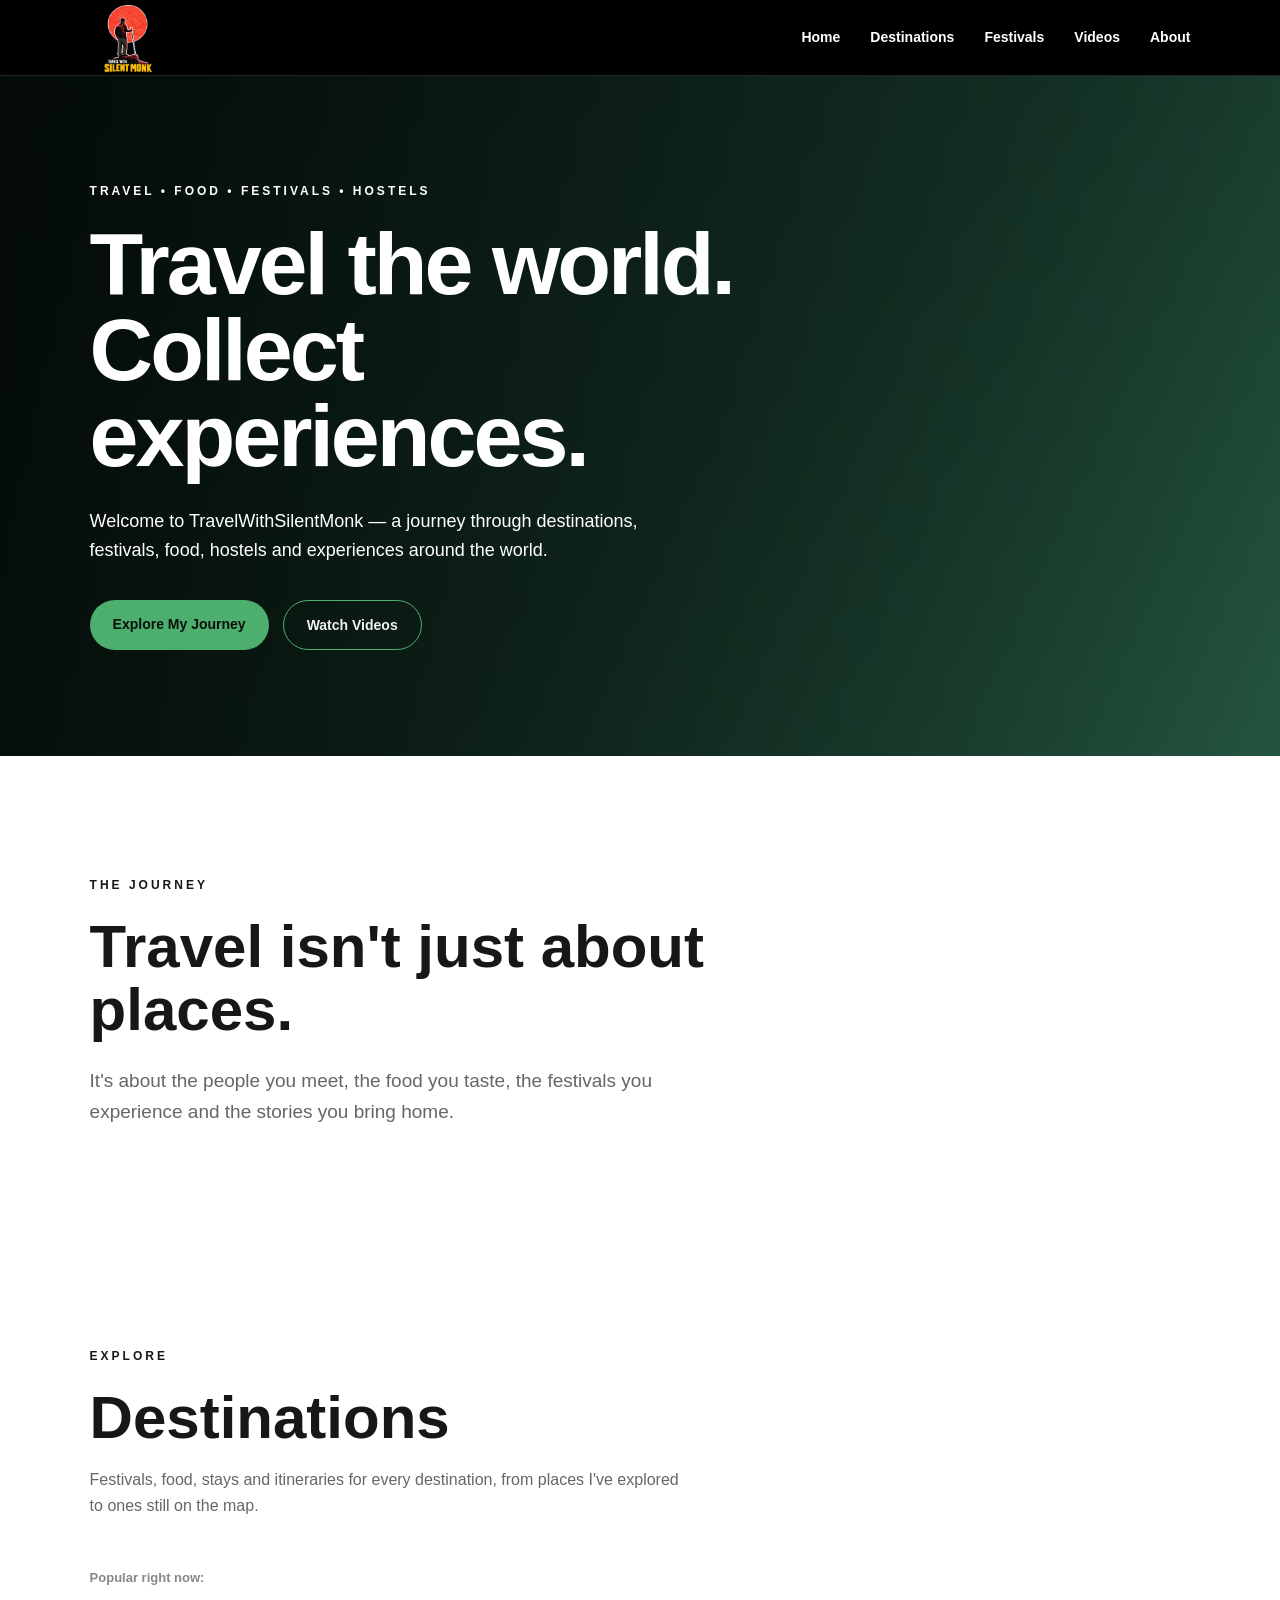
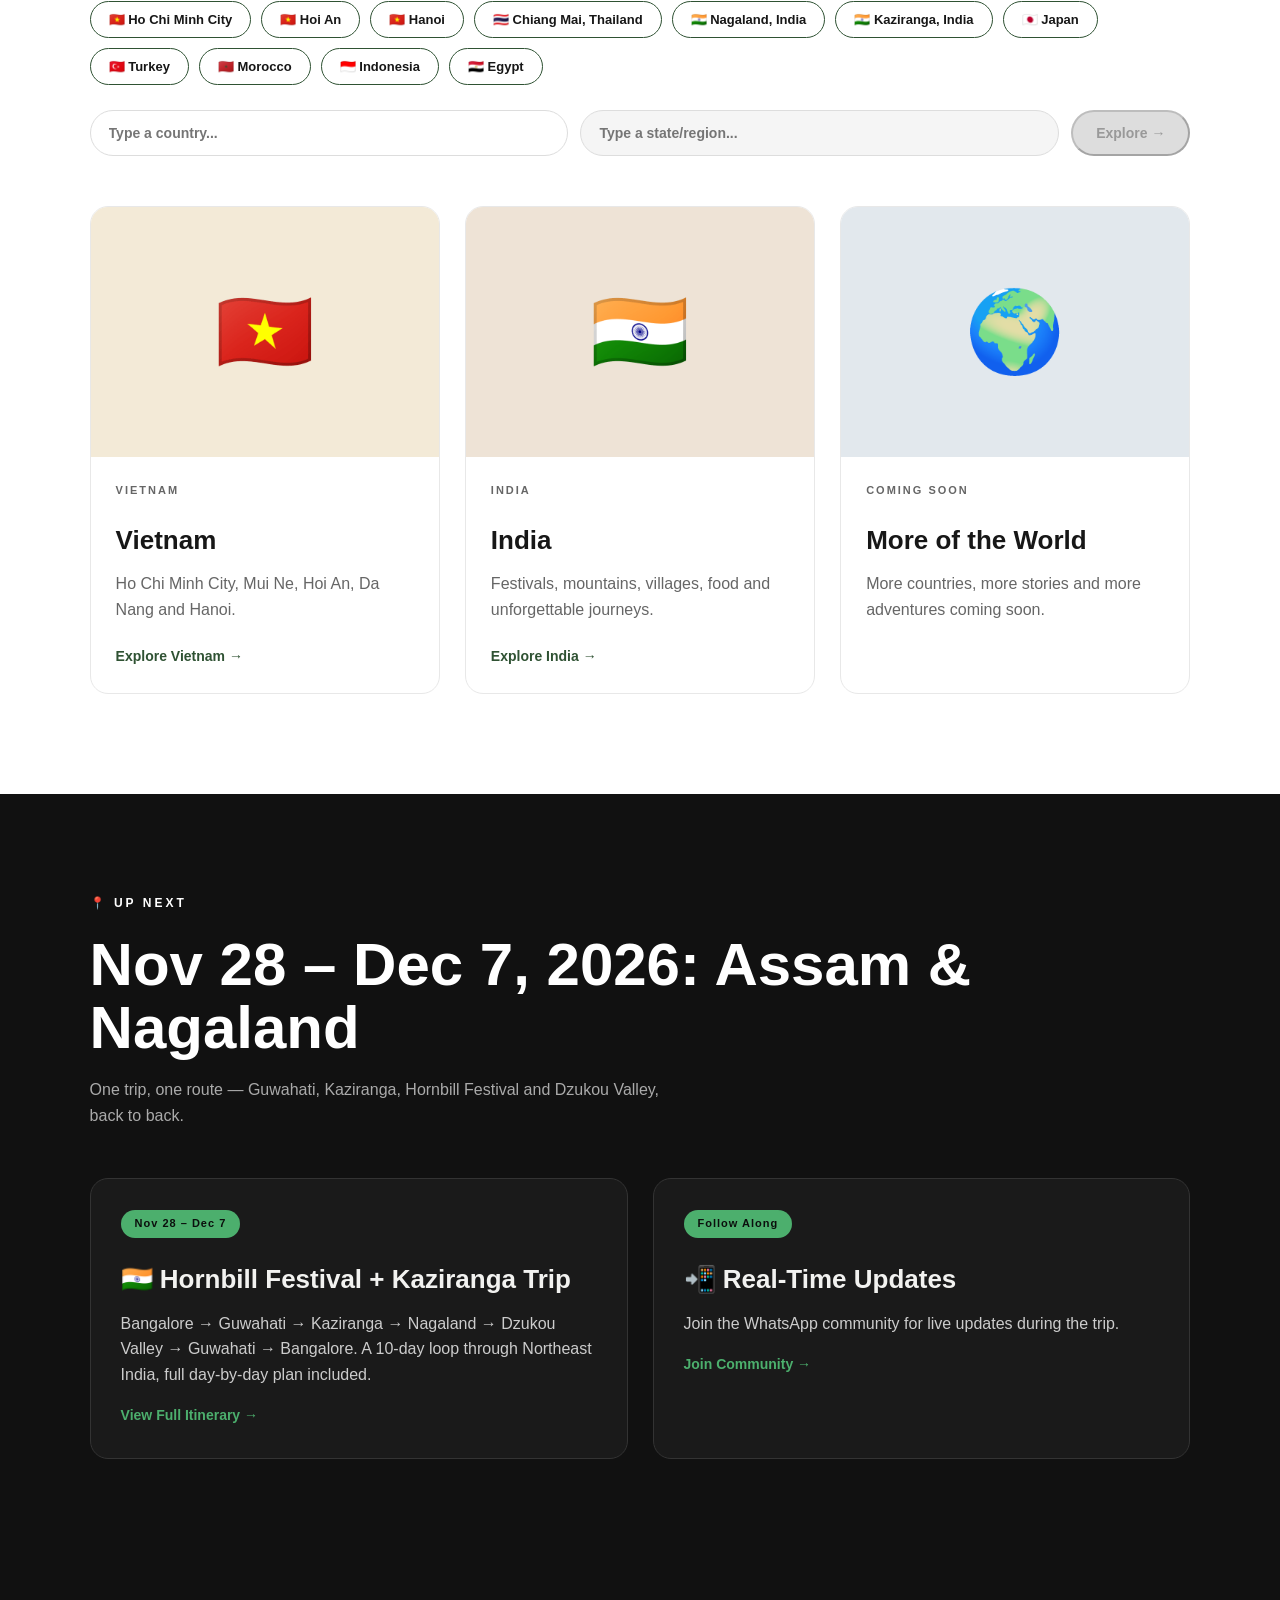
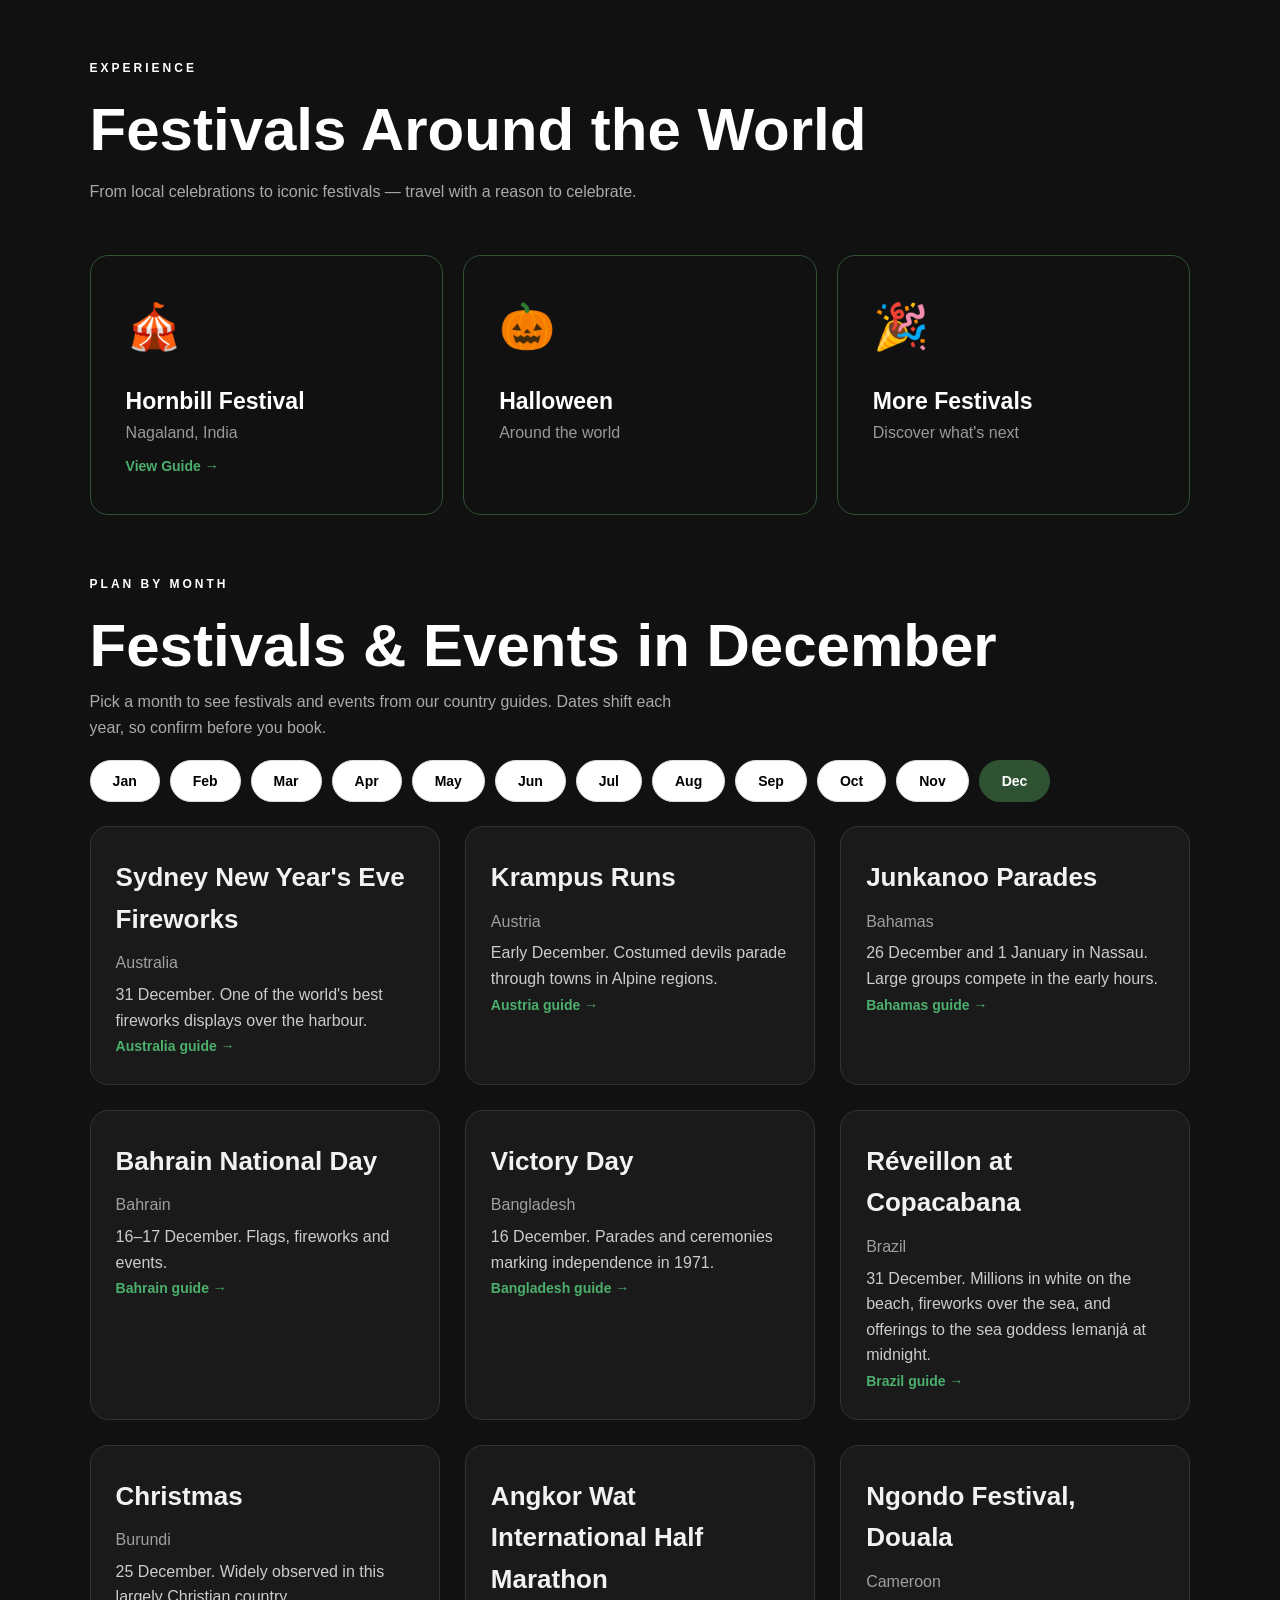
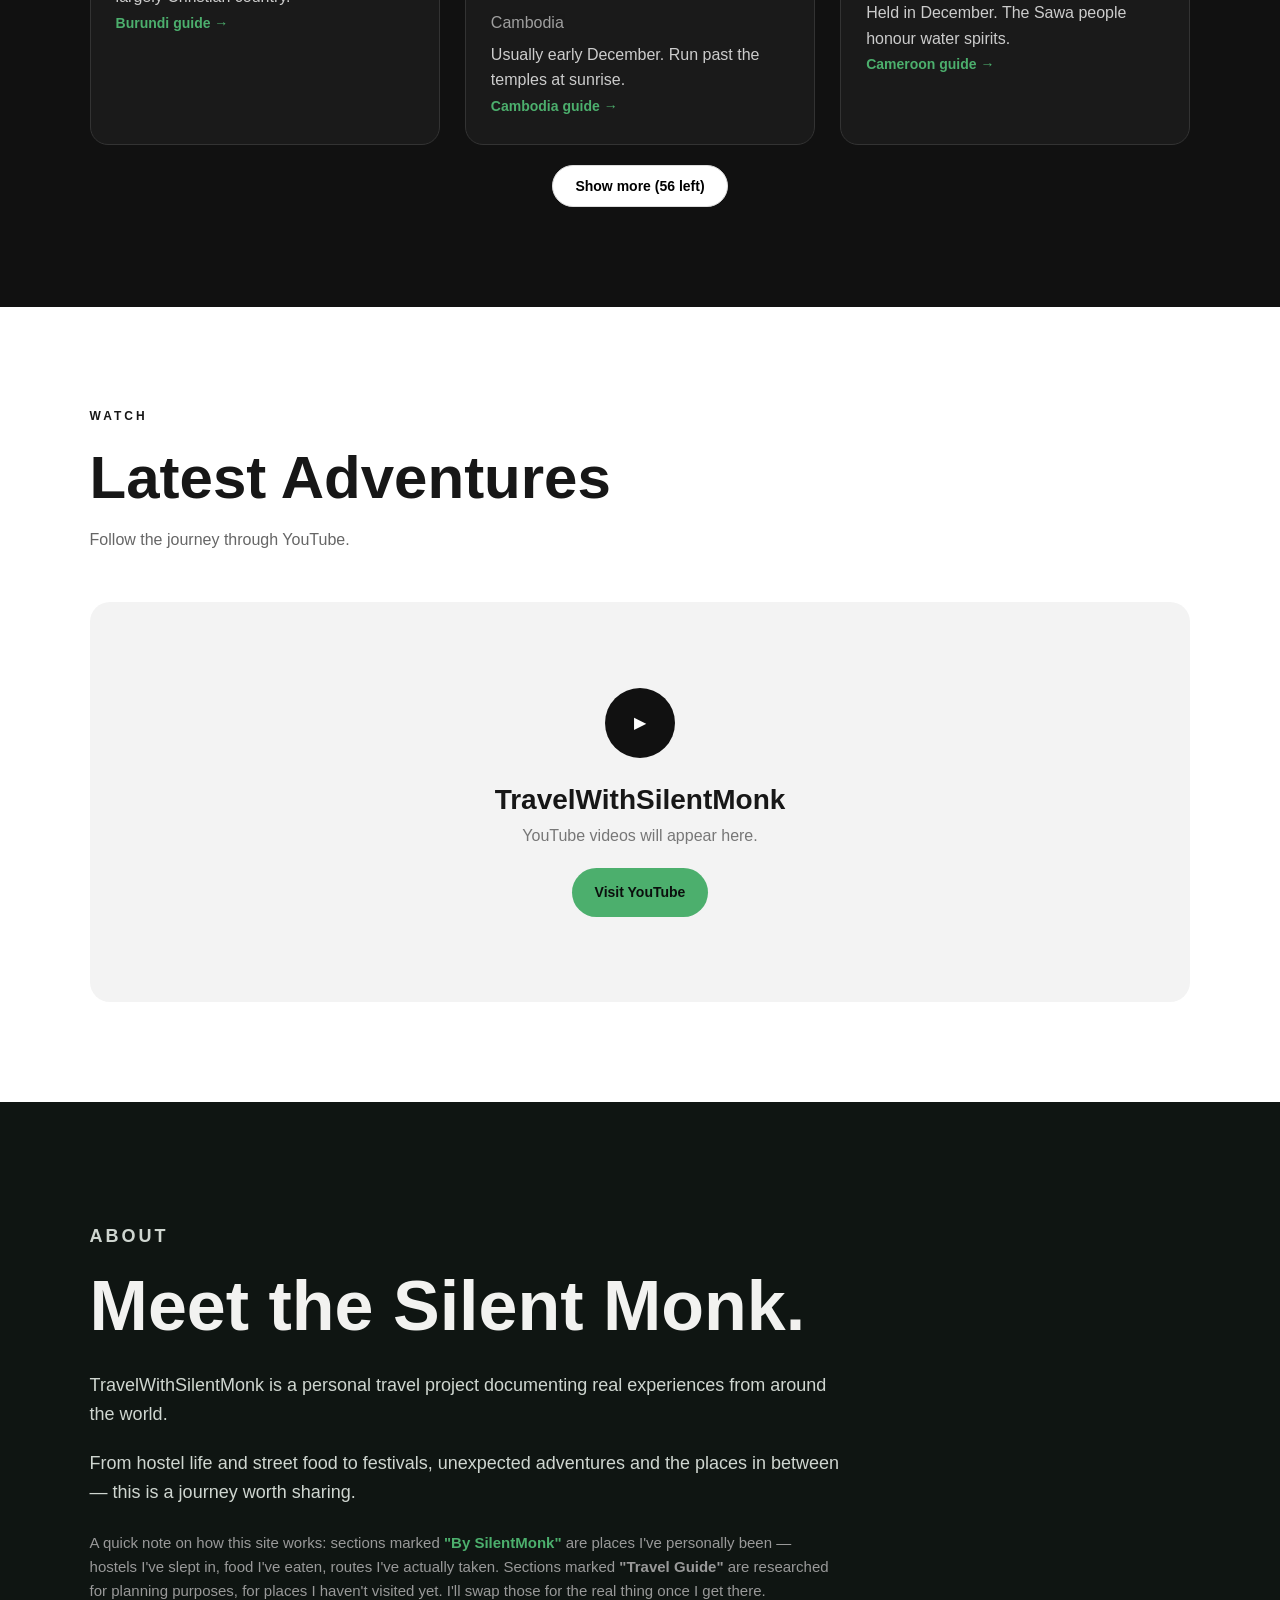
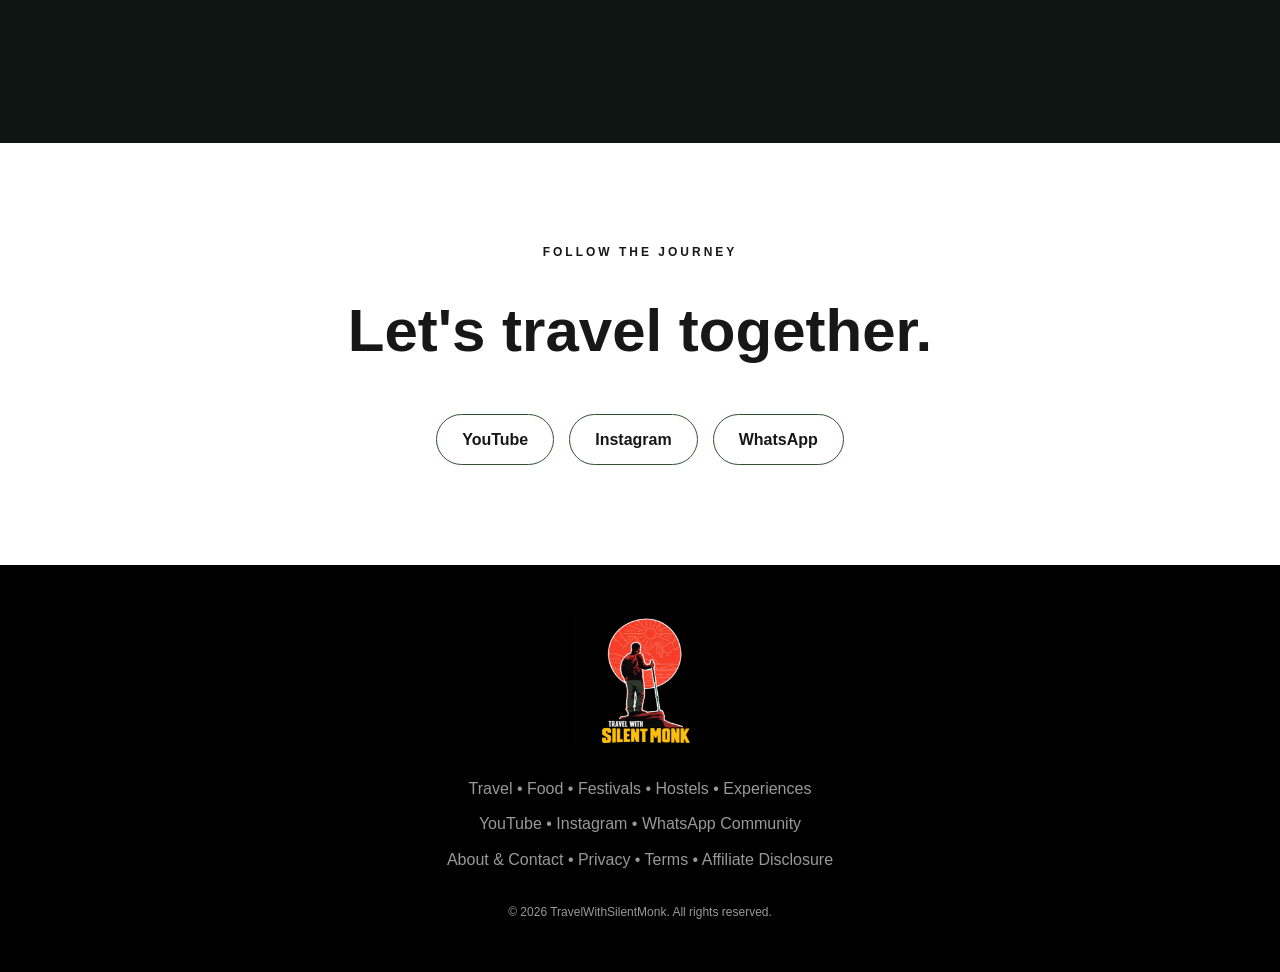
==== commit d660a44c: "Add policy pages, Community Tips tab (Supabase), footer links Co-Authored-By: Claude Sonnet 5.5 <nor" ====
--- a/index.html
+++ b/index.html
@@ -571,6 +571,7 @@
         </p>
 
         <p class="footer-social" style="margin:10px 0"><a href="https://youtube.com/@travelwithsilentmonk" target="_blank" rel="noopener">YouTube</a> • <a href="https://instagram.com/travelwithsilentmonk" target="_blank" rel="noopener">Instagram</a> • <a href="https://chat.whatsapp.com/C3p3SAuVMl3CoI6VROSWdT?s=cl&amp;p=a&amp;mlu=4&amp;ilr=4" target="_blank" rel="noopener">WhatsApp Community</a></p>
+        <p class="footer-legal" style="margin:10px 0"><a href="about.html">About &amp; Contact</a> • <a href="privacy.html">Privacy</a> • <a href="terms.html">Terms</a> • <a href="affiliate-disclosure.html">Affiliate Disclosure</a></p>
         <p class="copyright">
             © 2026 TravelWithSilentMonk. All rights reserved.
         </p>
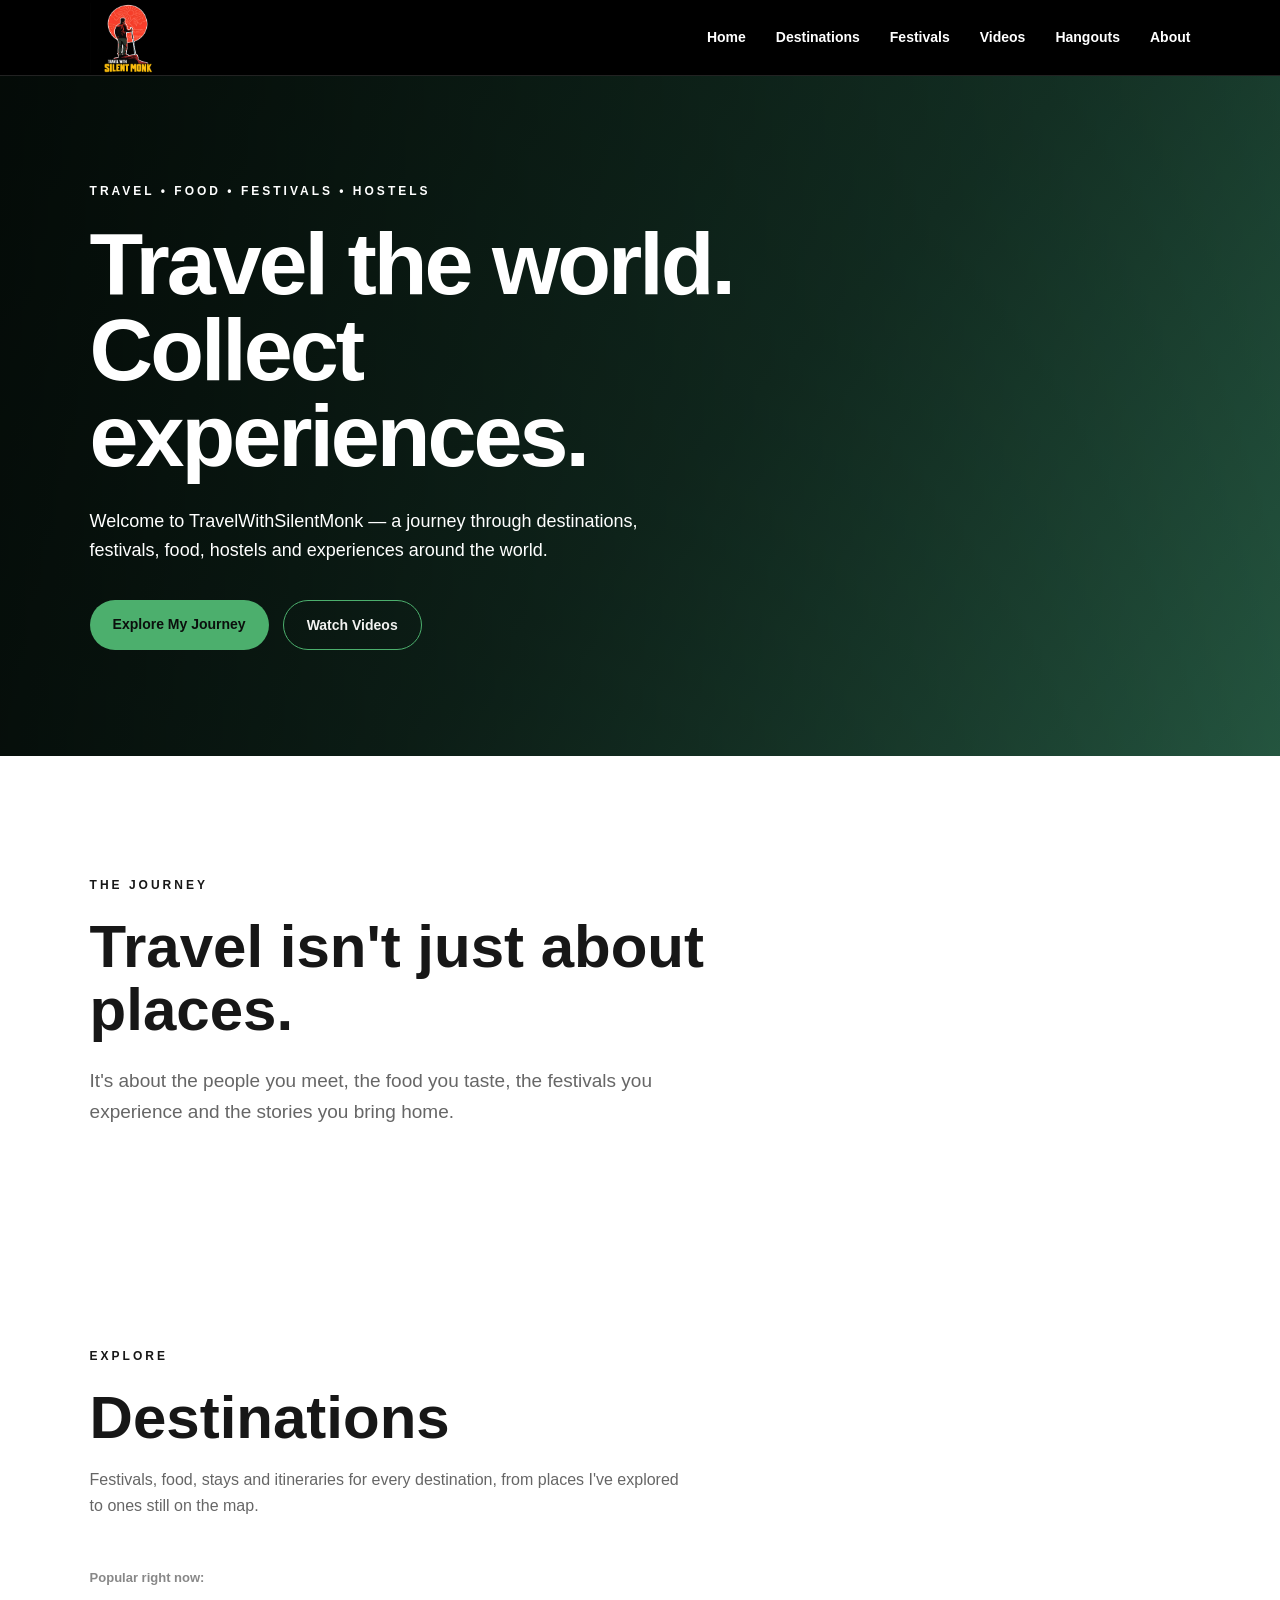
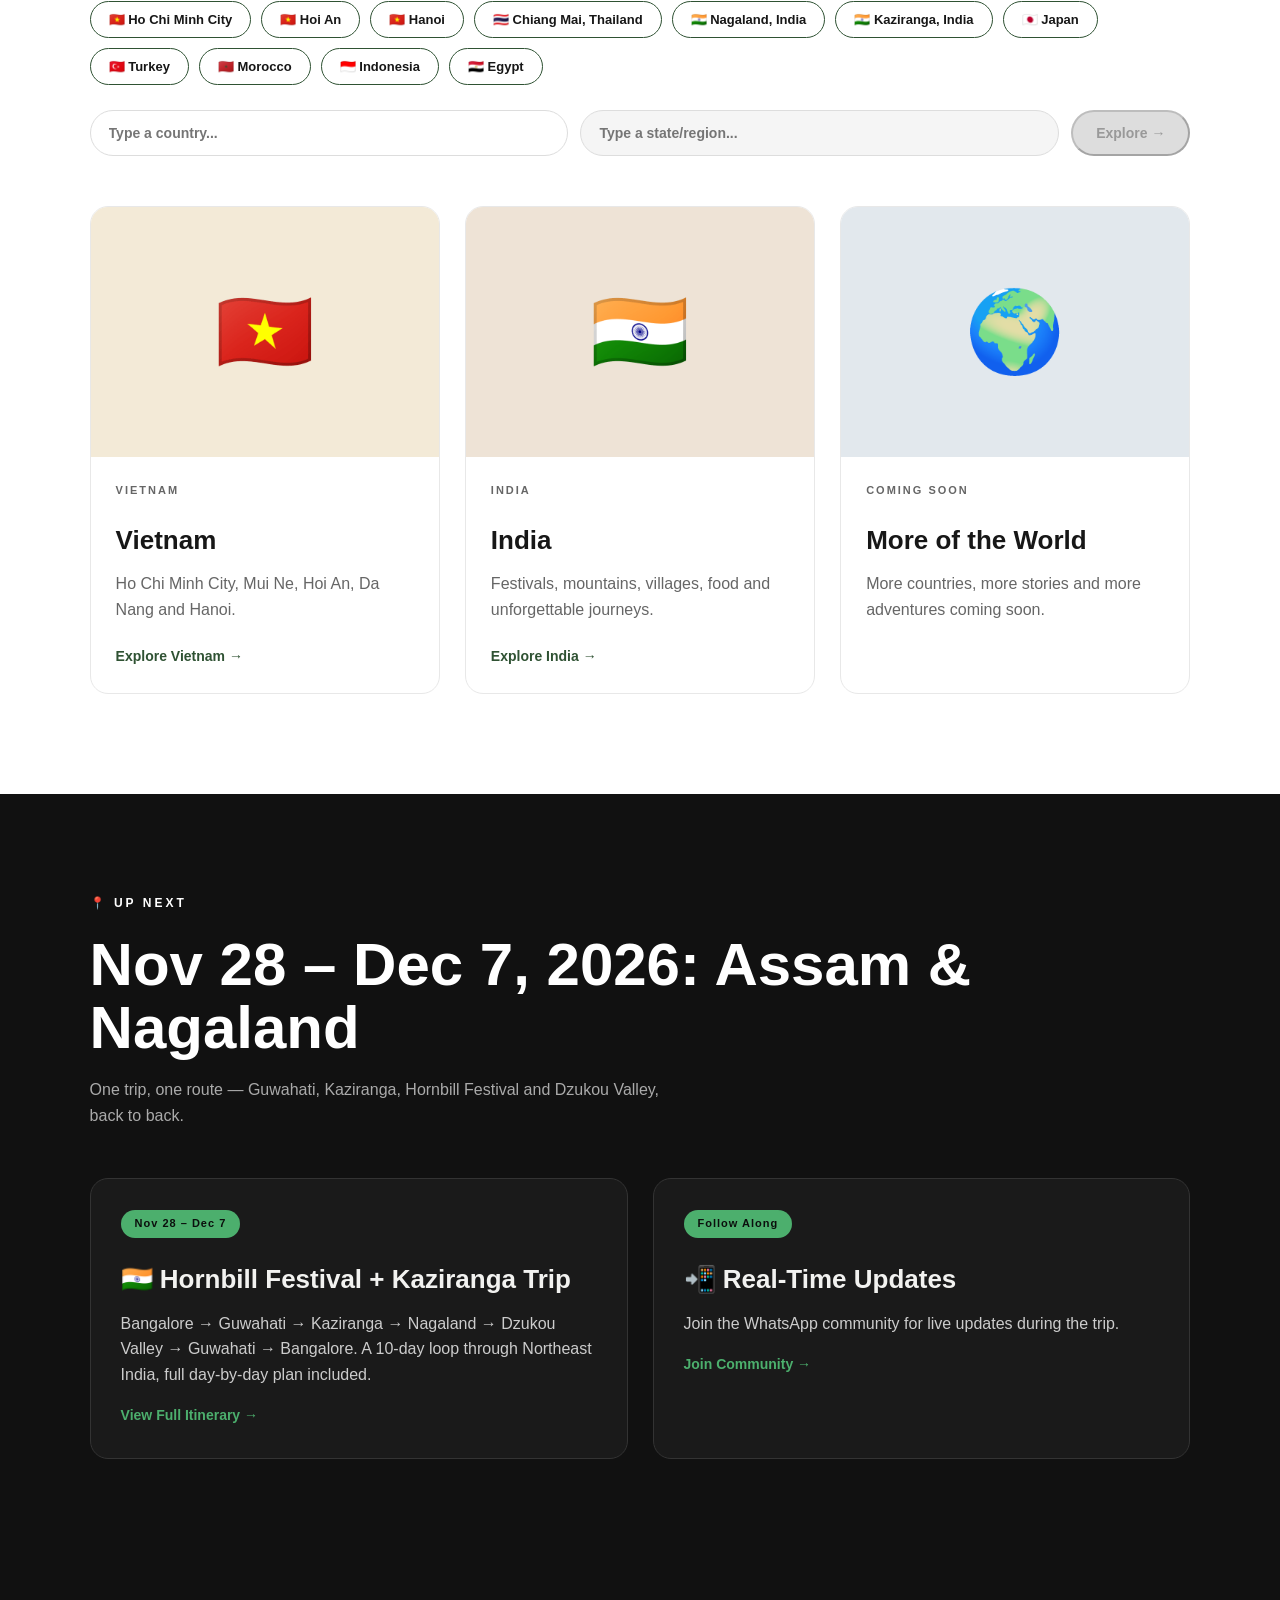
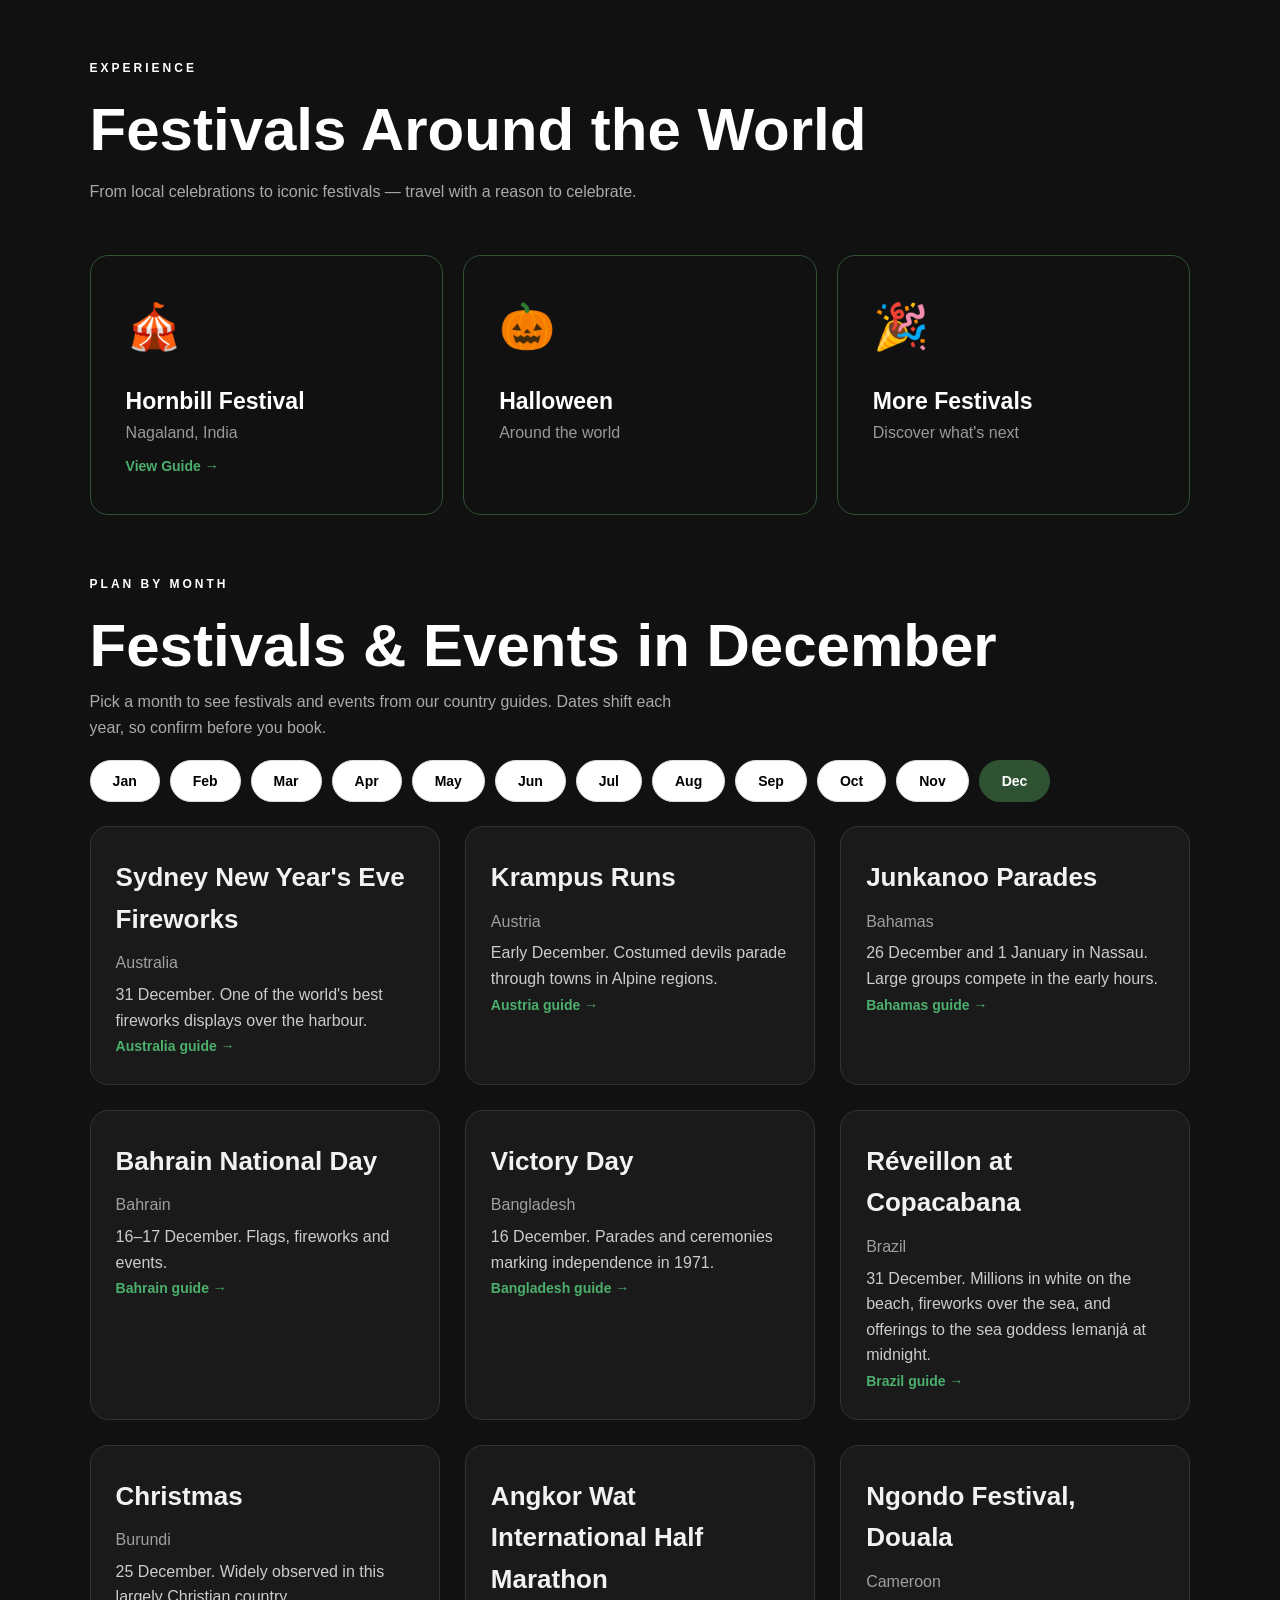
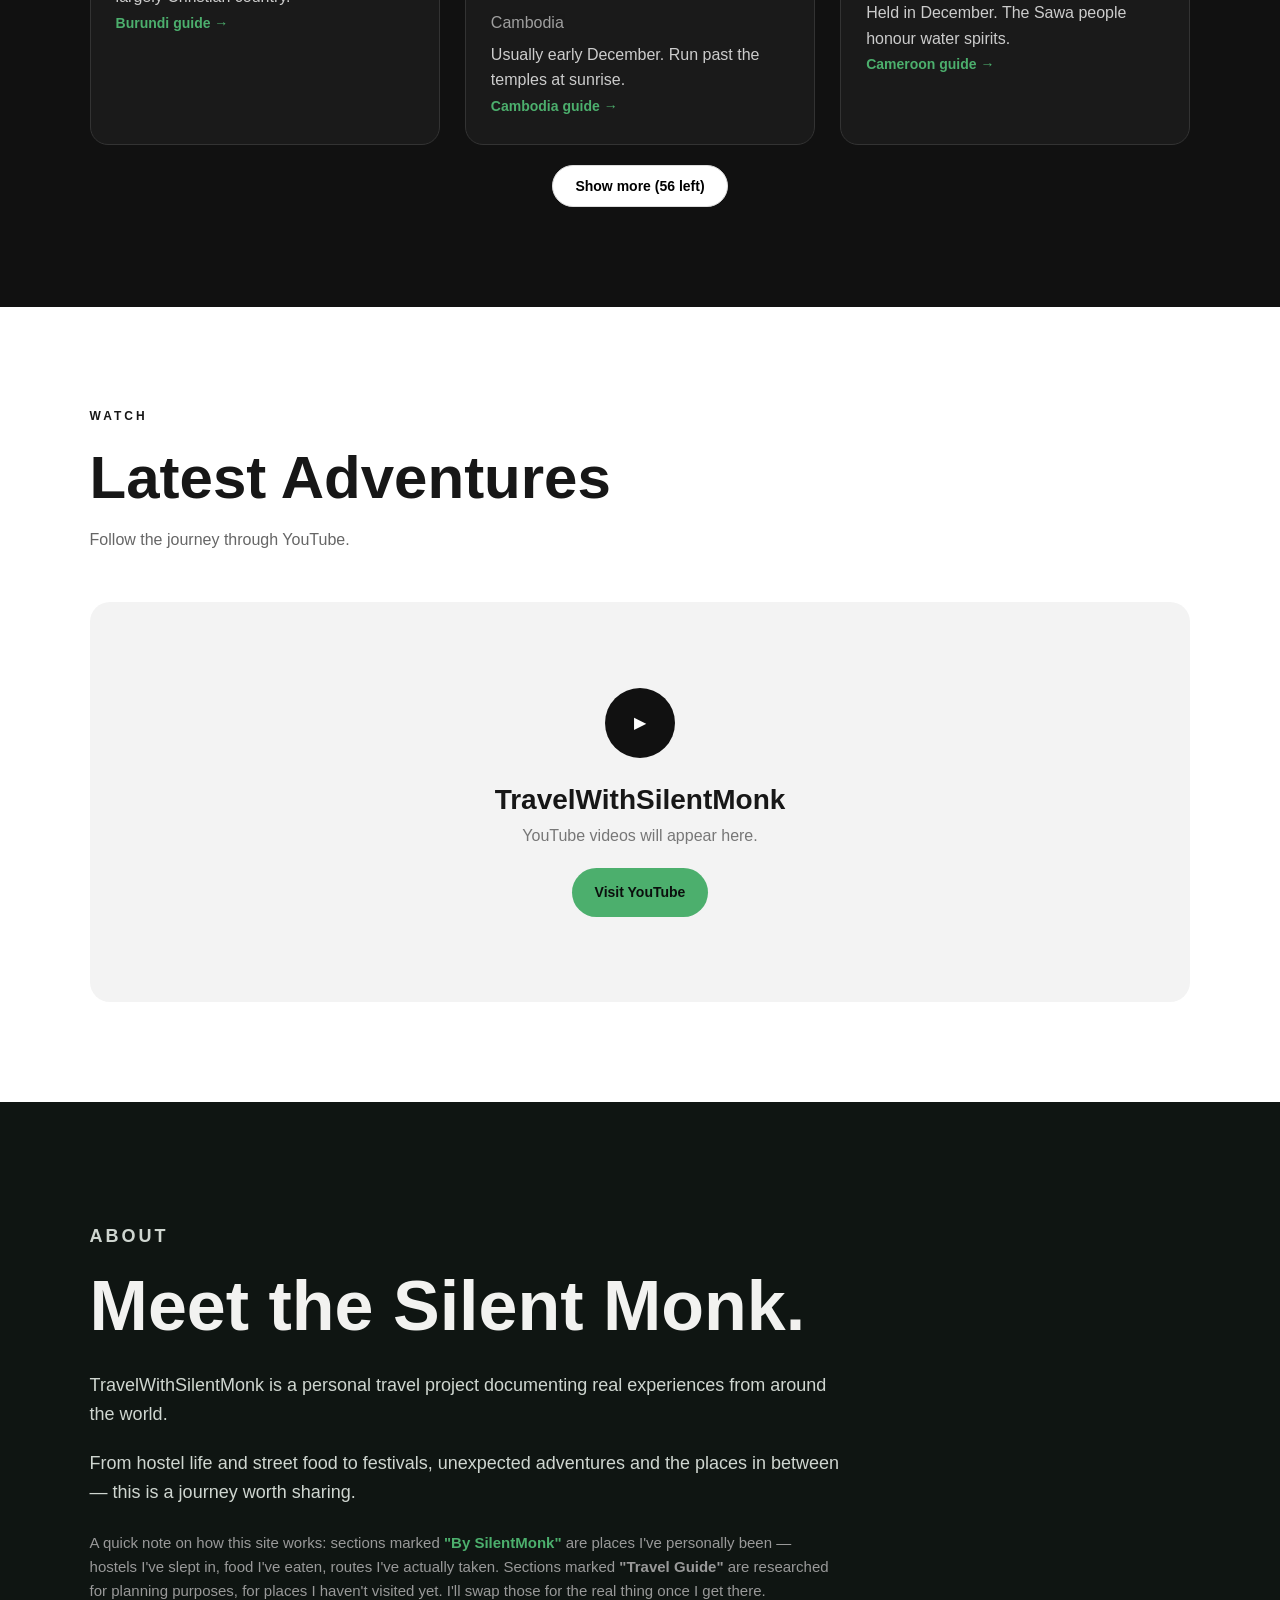
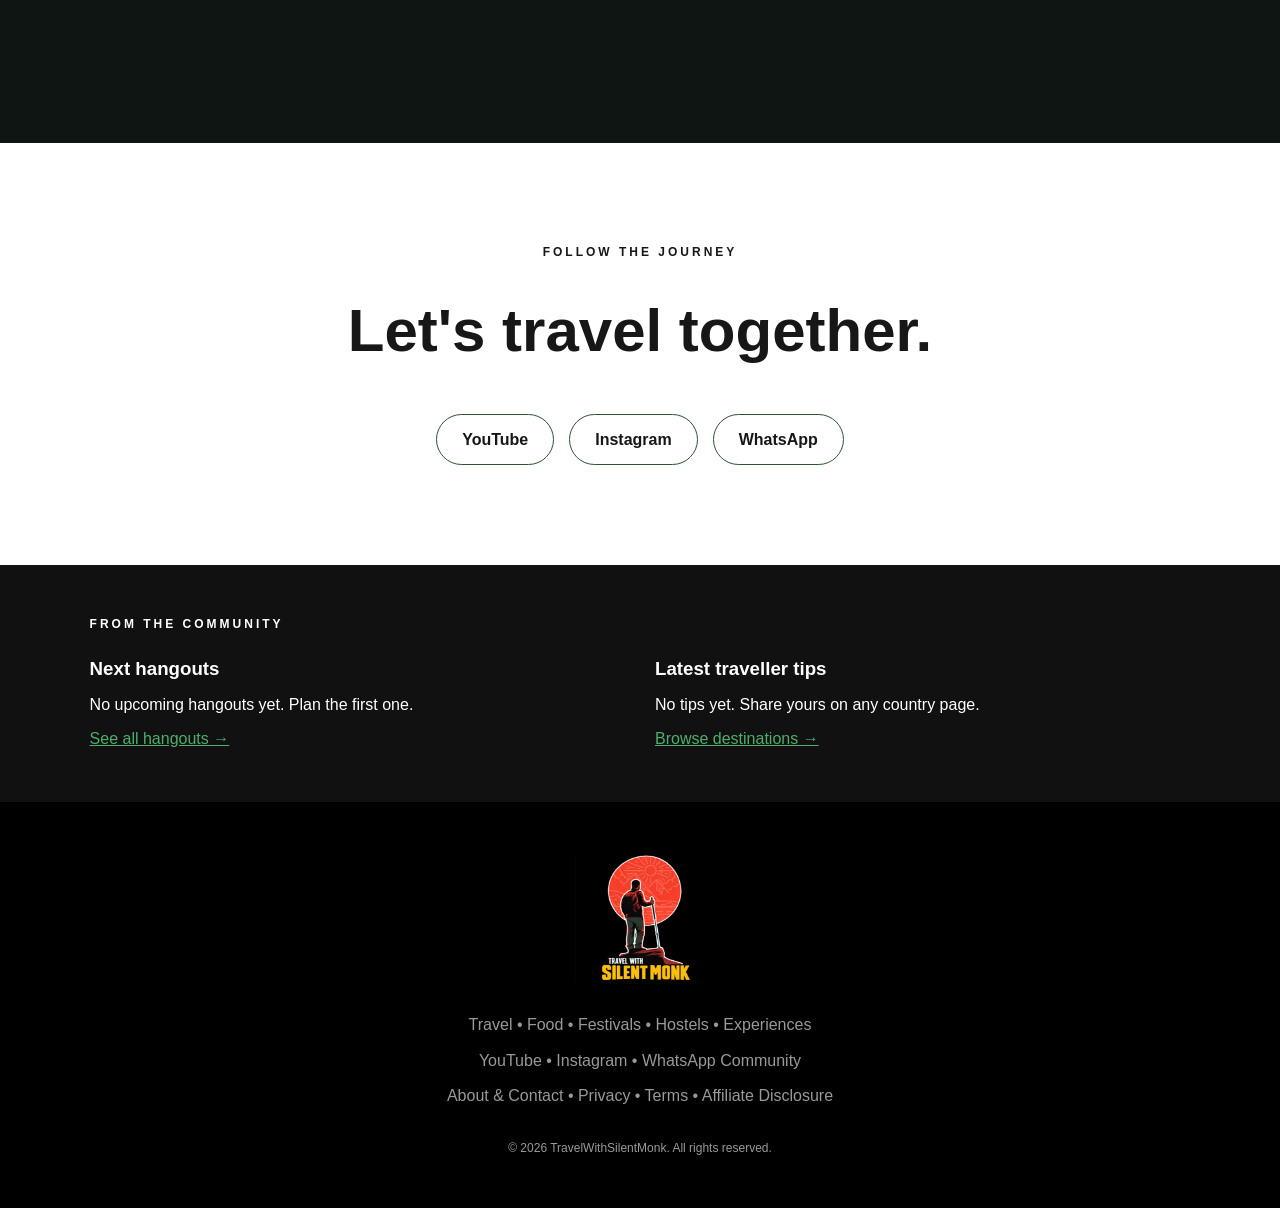
==== commit dd555a56: "Add Hangouts: page, country tab, homepage strip, Supabase SQL Co-Authored-By: Claude Sonnet 5.5 <nor" ====
--- a/index.html
+++ b/index.html
@@ -30,6 +30,7 @@
             <a href="#destinations">Destinations</a>
             <a href="#festivals">Festivals</a>
             <a href="#videos">Videos</a>
+            <a href="hangouts.html">Hangouts</a>
             <a href="#about">About</a>
         </nav>
 
@@ -561,6 +562,11 @@
 
 
     <!-- FOOTER -->
+
+    <section id="communityStrip" class="dark-section" style="display:none;padding:50px 7%;">
+        <p class="section-label">FROM THE COMMUNITY</p>
+        <div id="communityStripContent"></div>
+    </section>
 
     <footer>
 
@@ -643,5 +649,8 @@
         render();
     })();
     </script>
+    <script src="site-config.js"></script>
+    <script src="hangouts.js"></script>
+    <script>if (window.Hangouts) window.Hangouts.mountStrip(document.getElementById('communityStripContent'));</script>
 </body>
 </html>
